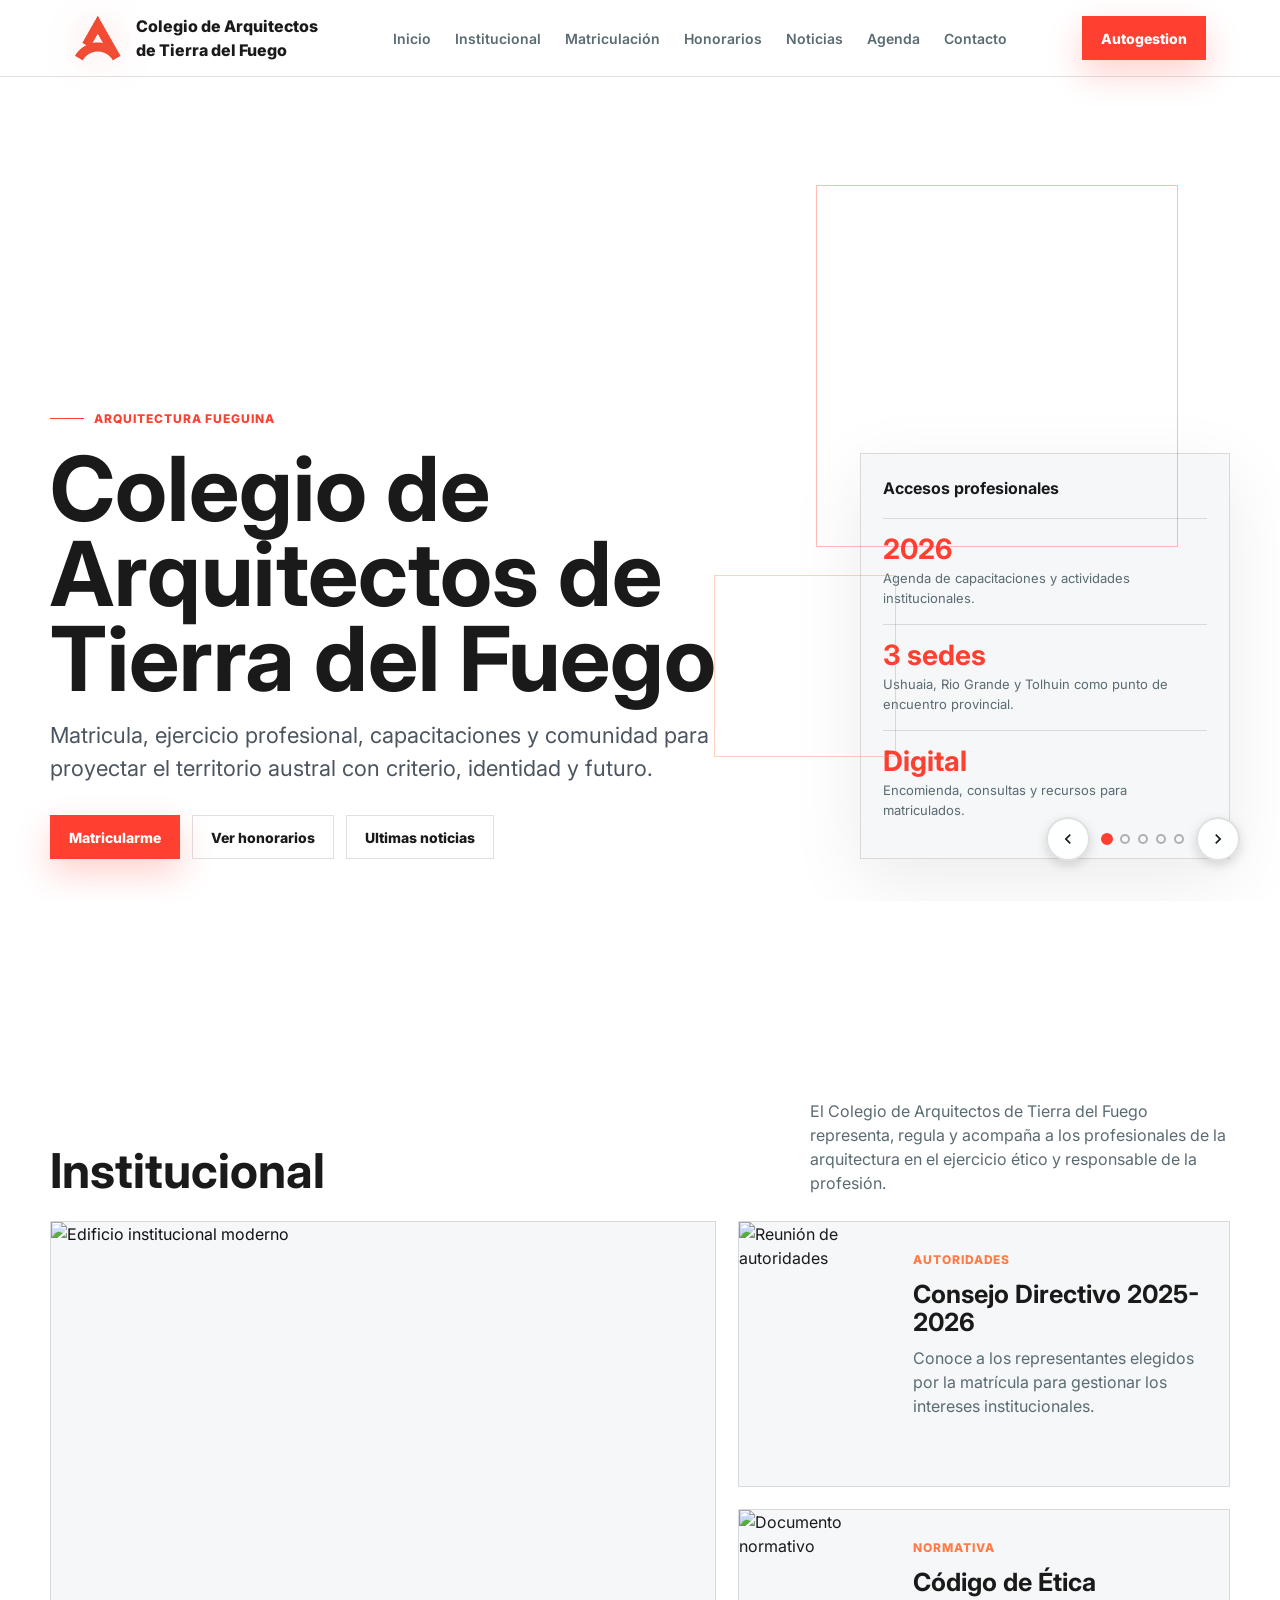
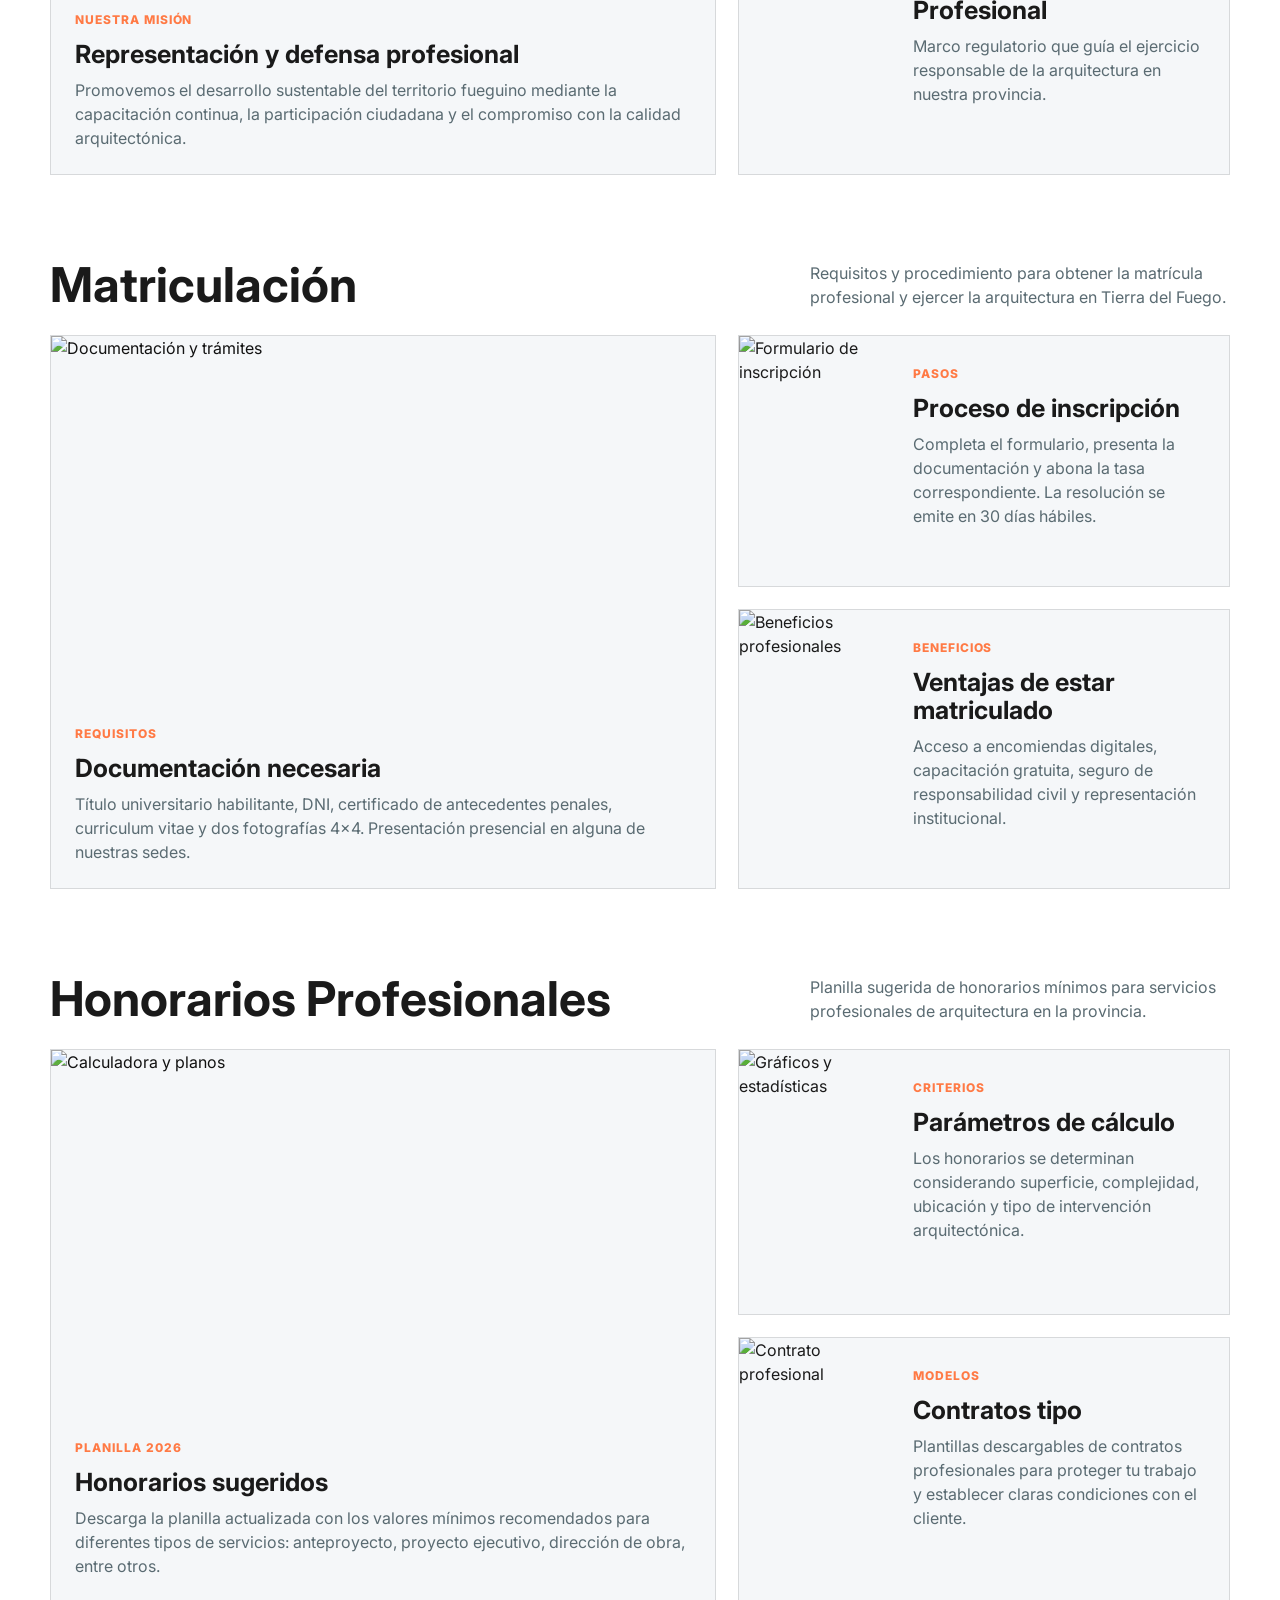
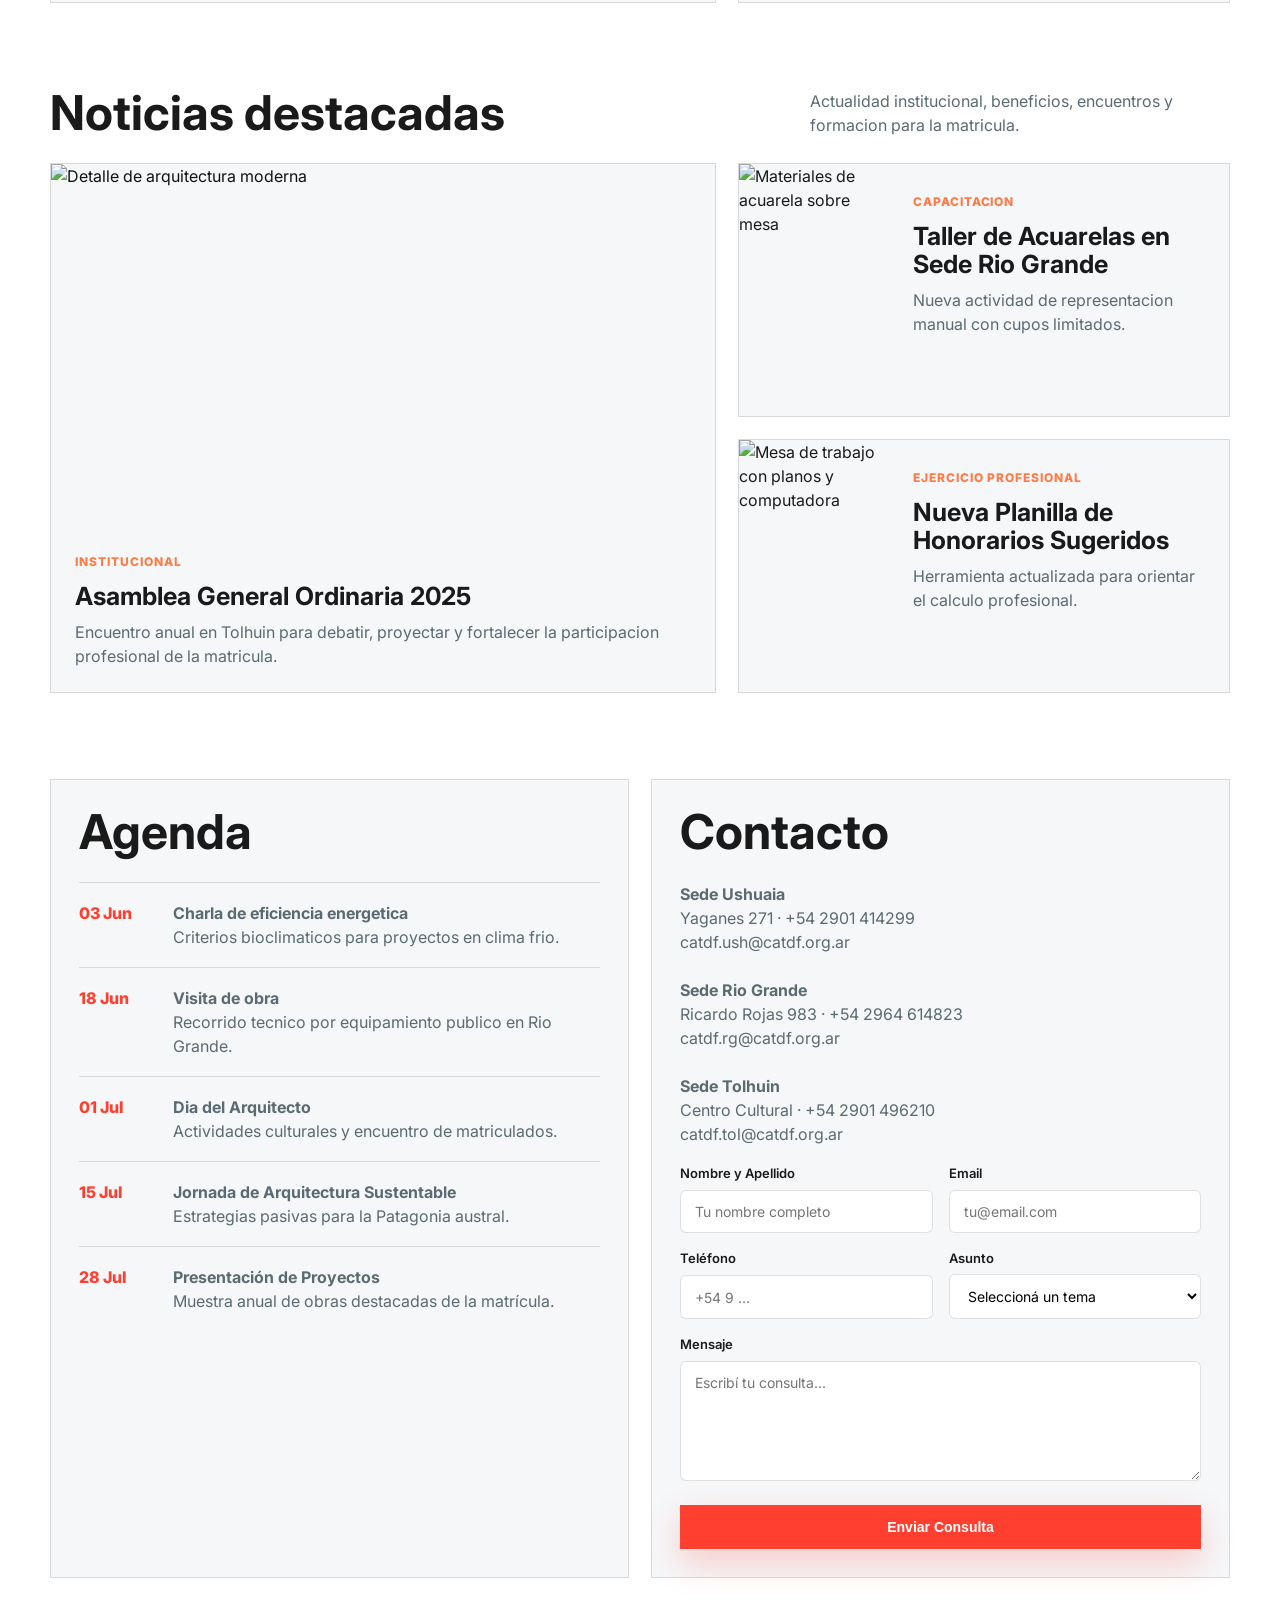
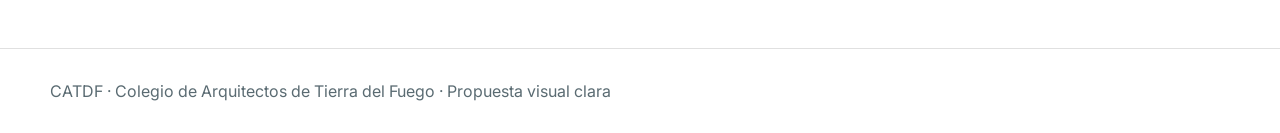
==== index.html @ b1c724cf "update branch" ====
<!doctype html>
<html lang="es">
<head>
  <meta charset="utf-8">
  <meta name="viewport" content="width=device-width, initial-scale=1">
  <title>CATDF - Propuesta Clara</title>
  <link rel="preconnect" href="https://images.unsplash.com">
  <link rel="preconnect" href="https://fonts.googleapis.com">
  <link rel="preconnect" href="https://fonts.gstatic.com" crossorigin>
  <link href="https://fonts.googleapis.com/css2?family=Inter:wght@400;500;600;700;800&display=swap" rel="stylesheet">
  <style>
    :root {
      --bg: #ffffff;
      --panel: #f5f7f9;
      --panel-2: #e8edf0;
      --text: #1a1a1a;
      --muted: #5a6b72;
      --line: rgba(0, 0, 0, .12);
      --accent: #ff3f2f;
      --accent-2: #d9271d;
      --glow: rgba(255, 63, 47, .18);
      --warm: #ff7a45;
      --green: #2d7a5f;
      --shadow: 0 22px 70px rgba(0, 0, 0, .08);
    }

    * { box-sizing: border-box; }
    body {
      margin: 0;
      font-family: Inter, system-ui, -apple-system, BlinkMacSystemFont, "Segoe UI", sans-serif;
      color: var(--text);
      background: var(--bg);
      line-height: 1.5;
      overflow-x: hidden;
    }

    a { color: inherit; text-decoration: none; }
    img { max-width: 100%; display: block; }

    .site-header {
      position: sticky;
      top: 0;
      z-index: 10;
      background: rgba(255, 255, 255, .92);
      backdrop-filter: blur(18px);
      border-bottom: 1px solid var(--line);
    }

    .nav {
      max-width: 1180px;
      margin: 0 auto;
      min-height: 76px;
      padding: 0 24px;
      display: flex;
      align-items: center;
      justify-content: space-between;
      gap: 28px;
    }

    .brand {
      display: flex;
      align-items: center;
      gap: 14px;
      font-weight: 800;
      letter-spacing: 0;
    }

    .mark {
      width: 48px;
      height: 48px;
      display: block;
      object-fit: contain;
      filter: drop-shadow(0 0 18px var(--glow));
      animation: logoPulse 4.8s ease-in-out infinite;
    }

    .nav-links {
      display: flex;
      align-items: center;
      gap: 24px;
      color: var(--muted);
      font-size: 14px;
      font-weight: 600;
    }

    .nav-links a {
      position: relative;
      transition: color .24s ease;
    }

    .nav-links a::after {
      content: "";
      position: absolute;
      left: 0;
      right: 0;
      bottom: -8px;
      height: 2px;
      background: var(--accent);
      transform: scaleX(0);
      transform-origin: left;
      transition: transform .24s ease;
    }

    .nav-links a:hover {
      color: var(--text);
    }

    .nav-links a:hover::after {
      transform: scaleX(1);
    }

    .button {
      display: inline-flex;
      align-items: center;
      justify-content: center;
      min-height: 44px;
      padding: 0 18px;
      border: 1px solid transparent;
      background: var(--accent);
      color: white;
      font-weight: 800;
      font-size: 14px;
      box-shadow: 0 14px 34px rgba(255, 63, 47, .24);
      transition: transform .22s ease, box-shadow .22s ease, background .22s ease, border-color .22s ease;
    }

    .button.secondary {
      background: transparent;
      color: var(--text);
      border-color: var(--line);
      box-shadow: none;
    }

    .button:hover {
      transform: translateY(-2px);
      background: var(--accent-2);
      border-color: var(--accent-2);
      box-shadow: 0 18px 42px rgba(255, 63, 47, .34);
    }

    .button.secondary:hover {
      background: rgba(255, 63, 47, .12);
      border-color: rgba(255, 63, 47, .54);
    }

    .hero {
      min-height: calc(100vh - 76px);
      display: grid;
      align-items: end;
      position: relative;
      overflow: hidden;
    }

    .hero-bg {
      position: absolute;
      top: 0;
      left: 0;
      width: 100%;
      height: 100%;
      background-size: cover;
      background-position: center;
      background-repeat: no-repeat;
      opacity: 0;
      transition: opacity 1.5s ease-in-out;
      z-index: 0;
    }

    .hero-bg.active {
      opacity: 1;
    }

    .hero-overlay {
      position: absolute;
      top: 0;
      left: 0;
      width: 100%;
      height: 100%;
      background: linear-gradient(90deg, rgba(255, 255, 255, .98) 0%, rgba(255, 255, 255, .85) 48%, rgba(255, 255, 255, .6) 100%);
      z-index: 1;
    }

    .hero-bg-slider {
      position: absolute;
      top: 0;
      left: 0;
      width: 100%;
      height: 100%;
      z-index: 0;
    }

    .hero-bg-controls {
      position: absolute;
      bottom: 40px;
      right: 40px;
      display: flex;
      align-items: center;
      gap: 12px;
      z-index: 4;
    }

    .hero-bg-dots {
      display: flex;
      gap: 8px;
    }

    .hero-bg-dot {
      width: 10px;
      height: 10px;
      border-radius: 50%;
      background: rgba(255, 255, 255, 0.5);
      border: 2px solid rgba(0, 0, 0, 0.3);
      cursor: pointer;
      transition: all 0.3s ease;
    }

    .hero-bg-dot.active {
      background: var(--accent);
      border-color: var(--accent);
      transform: scale(1.2);
    }

    .hero-bg-btn {
      width: 44px;
      height: 44px;
      border-radius: 50%;
      background: rgba(255, 255, 255, 0.9);
      border: 2px solid var(--line);
      cursor: pointer;
      display: flex;
      align-items: center;
      justify-content: center;
      transition: all 0.3s ease;
      box-shadow: 0 4px 12px rgba(0, 0, 0, 0.15);
    }

    .hero-bg-btn:hover {
      background: white;
      transform: scale(1.1);
      box-shadow: 0 6px 16px rgba(0, 0, 0, 0.2);
    }

    .hero-bg-btn svg {
      width: 20px;
      height: 20px;
      fill: var(--text);
    }

    .hero::before,
    .hero::after {
      content: "";
      position: absolute;
      pointer-events: none;
      border: 1px solid rgba(255, 63, 47, .35);
      animation: drift 13s ease-in-out infinite;
      z-index: 3;
    }

    .hero::before {
      width: 360px;
      height: 360px;
      right: 8vw;
      top: 12vh;
    }

    .hero::after {
      width: 180px;
      height: 180px;
      right: 30vw;
      bottom: 16vh;
      animation-delay: -5s;
      border-color: rgba(255, 122, 69, .35);
    }

    .hero-inner {
      width: min(1180px, calc(100% - 48px));
      margin: 0 auto;
      padding: 94px 0 42px;
      display: grid;
      grid-template-columns: minmax(0, 1fr) 370px;
      gap: 42px;
      align-items: end;
      position: relative;
      z-index: 1;
    }

    .eyebrow {
      display: inline-flex;
      align-items: center;
      gap: 10px;
      color: var(--accent);
      text-transform: uppercase;
      font-size: 12px;
      font-weight: 800;
      letter-spacing: .08em;
    }

    .eyebrow::before {
      content: "";
      width: 34px;
      height: 1px;
      background: var(--accent);
    }

    h1 {
      max-width: 790px;
      margin: 18px 0 18px;
      font-size: clamp(44px, 7vw, 92px);
      line-height: .95;
      letter-spacing: 0;
      animation: riseIn .76s ease-out both;
    }

    .lead {
      max-width: 690px;
      color: #4a5560;
      font-size: clamp(18px, 2vw, 22px);
      margin: 0 0 30px;
      animation: riseIn .76s .12s ease-out both;
    }

    .actions {
      display: flex;
      flex-wrap: wrap;
      gap: 12px;
      animation: riseIn .76s .22s ease-out both;
    }

    .status-panel {
      background: rgba(245, 247, 249, .92);
      border: 1px solid var(--line);
      box-shadow: var(--shadow);
      padding: 22px;
      animation: panelIn .86s .28s ease-out both;
    }

    .status-panel h2 {
      font-size: 16px;
      margin: 0 0 18px;
    }

    .metric {
      padding: 16px 0;
      border-top: 1px solid var(--line);
    }

    .metric strong {
      display: block;
      font-size: 28px;
      line-height: 1;
      color: var(--accent);
    }

    .metric span {
      display: block;
      margin-top: 6px;
      color: var(--muted);
      font-size: 13px;
    }

    main {
      width: min(1180px, calc(100% - 48px));
      margin: 0 auto;
    }

    .quick {
      display: grid;
      grid-template-columns: repeat(4, 1fr);
      gap: 1px;
      margin: -22px 0 86px;
      position: relative;
      z-index: 2;
      background: var(--line);
      border: 1px solid var(--line);
    }

    .quick a {
      min-height: 132px;
      padding: 22px;
      background: var(--panel);
      display: flex;
      flex-direction: column;
      justify-content: space-between;
      transition: transform .22s ease, background .22s ease, border-color .22s ease;
      animation: riseIn .68s ease-out both;
    }

    .quick a:nth-child(2) { animation-delay: .08s; }
    .quick a:nth-child(3) { animation-delay: .16s; }
    .quick a:nth-child(4) { animation-delay: .24s; }

    .quick a:hover {
      transform: translateY(-6px);
      background: linear-gradient(160deg, rgba(255, 63, 47, .18), var(--panel));
    }

    .quick b {
      font-size: 18px;
    }

    .quick span {
      color: var(--muted);
      font-size: 14px;
    }

    .section-head {
      display: flex;
      justify-content: space-between;
      align-items: end;
      gap: 24px;
      margin-bottom: 26px;
    }

    .section-head h2 {
      margin: 0;
      font-size: clamp(28px, 4vw, 48px);
      line-height: 1;
    }

    .section-head p {
      max-width: 420px;
      margin: 0;
      color: var(--muted);
    }

    .news-grid {
      display: grid;
      grid-template-columns: 1.15fr .85fr;
      gap: 22px;
      margin-bottom: 86px;
    }

    .feature-card, .stack-card, .agenda, .contact {
      background: var(--panel);
      border: 1px solid var(--line);
      transition: transform .25s ease, border-color .25s ease, box-shadow .25s ease;
    }

    .feature-card:hover, .stack-card:hover, .agenda:hover, .contact:hover {
      transform: translateY(-6px);
      border-color: rgba(255, 63, 47, .45);
      box-shadow: 0 22px 54px rgba(0, 0, 0, .08), 0 0 0 1px rgba(255, 63, 47, .08);
    }

    .feature-card img {
      height: 360px;
      width: 100%;
      object-fit: cover;
      filter: saturate(.88) contrast(1.08);
      transition: transform .7s ease, filter .7s ease;
    }

    .feature-card:hover img,
    .stack-card:hover img {
      transform: scale(1.04);
      filter: saturate(1.02) contrast(1.08);
    }

    .card-body {
      padding: 24px;
    }

    .tag {
      color: var(--warm);
      text-transform: uppercase;
      font-weight: 800;
      font-size: 12px;
      letter-spacing: .08em;
    }

    h3 {
      margin: 10px 0;
      font-size: 25px;
      line-height: 1.12;
    }

    .card-body p, .stack-card p, .agenda p, .contact p {
      color: var(--muted);
      margin: 0;
    }

    .news-stack {
      display: grid;
      gap: 22px;
    }

    .stack-card {
      display: grid;
      grid-template-columns: 150px 1fr;
      min-height: 180px;
      overflow: hidden;
    }

    .stack-card img {
      height: 100%;
      min-height: 180px;
      object-fit: cover;
      transition: transform .7s ease, filter .7s ease;
    }

    .agenda-contact {
      display: grid;
      grid-template-columns: 1fr 1fr;
      gap: 22px;
      margin-bottom: 70px;
    }

    .agenda, .contact { padding: 28px; }
    
    .contact-form {
      display: grid;
      gap: 16px;
      margin-top: 18px;
    }
    
    .form-group {
      display: grid;
      gap: 6px;
    }
    
    .form-group label {
      font-size: 13px;
      font-weight: 600;
      color: var(--text);
    }
    
    .form-group input,
    .form-group textarea,
    .form-group select {
      padding: 12px 14px;
      border: 1px solid var(--line);
      border-radius: 6px;
      font-family: inherit;
      font-size: 14px;
      background: white;
      transition: border-color .22s ease, box-shadow .22s ease;
    }
    
    .form-group input:focus,
    .form-group textarea:focus,
    .form-group select:focus {
      outline: none;
      border-color: var(--accent);
      box-shadow: 0 0 0 3px rgba(255, 63, 47, .12);
    }
    
    .form-group textarea {
      min-height: 120px;
      resize: vertical;
    }
    
    .form-row {
      display: grid;
      grid-template-columns: 1fr 1fr;
      gap: 16px;
    }
    
    .submit-btn {
      margin-top: 8px;
      width: 100%;
      cursor: pointer;
      border: none;
    }

    .agenda-row {
      display: grid;
      grid-template-columns: 76px 1fr;
      gap: 18px;
      padding: 18px 0;
      border-top: 1px solid var(--line);
    }

    .date {
      color: var(--accent);
      font-weight: 800;
    }

    footer {
      border-top: 1px solid var(--line);
      color: var(--muted);
      padding: 30px 0;
    }

    .reveal {
      opacity: 0;
      transform: translateY(26px);
      animation: riseIn .72s ease-out forwards;
      animation-timeline: view();
      animation-range: entry 8% cover 28%;
    }

    @keyframes riseIn {
      from {
        opacity: 0;
        transform: translateY(26px);
      }
      to {
        opacity: 1;
        transform: translateY(0);
      }
    }

    @keyframes panelIn {
      from {
        opacity: 0;
        transform: translateX(24px) scale(.98);
      }
      to {
        opacity: 1;
        transform: translateX(0) scale(1);
      }
    }

    @keyframes drift {
      0%, 100% {
        transform: translate3d(0, 0, 0);
      }
      50% {
        transform: translate3d(-18px, 22px, 0);
      }
    }

    @keyframes logoPulse {
      0%, 100% {
        filter: drop-shadow(0 0 12px rgba(255, 63, 47, .18));
        transform: scale(1);
      }
      50% {
        filter: drop-shadow(0 0 24px rgba(255, 63, 47, .28));
        transform: scale(1.035);
      }
    }

    @media (prefers-reduced-motion: reduce) {
      *, *::before, *::after {
        animation-duration: .01ms !important;
        animation-iteration-count: 1 !important;
        scroll-behavior: auto !important;
        transition-duration: .01ms !important;
      }
    }

    @media (max-width: 860px) {
      .nav-links { display: none; }
      .hero-inner, .news-grid, .agenda-contact { grid-template-columns: 1fr; }
      .quick { grid-template-columns: 1fr 1fr; }
      .status-panel { max-width: 520px; }
      .section-head { display: block; }
      .stack-card { grid-template-columns: 1fr; }
      .stack-card img { width: 100%; height: 220px; }
      .form-row { grid-template-columns: 1fr; }
    }

    @media (max-width: 560px) {
      .nav, main, .hero-inner { width: calc(100% - 32px); padding-left: 0; padding-right: 0; }
      .quick { grid-template-columns: 1fr; }
      .hero { min-height: auto; }
      .hero-inner { padding-top: 72px; }
      h1 { font-size: 42px; }
    }
  </style>
</head>
<body>
  <header class="site-header">
    <nav class="nav" aria-label="Navegacion principal">
      <a class="brand" href="#">
        <img class="mark" src="assets/A-logo.png" alt="CATDF">
        <span>Colegio de Arquitectos<br>de Tierra del Fuego</span>
      </a>
      <div class="nav-links">
        <a href="#inicio">Inicio</a>
        <a href="#institucional">Institucional</a>
        <a href="#matriculacion">Matriculación</a>
        <a href="#honorarios">Honorarios</a>
        <a href="#noticias">Noticias</a>
        <a href="#agenda">Agenda</a>
        <a href="#contacto">Contacto</a>
      </div>
      <a class="button" href="#">Autogestion</a>
    </nav>
  </header>

  <section class="hero" id="inicio">
    <!-- Slider de fondo -->
    <div class="hero-bg-slider" id="heroBgSlider">
      <div class="hero-bg active" style="background-image: url('https://images.unsplash.com/photo-1477959858617-67f85cf4f1df?auto=format&fit=crop&w=1920&q=80');"></div>
      <div class="hero-bg" style="background-image: url('https://images.unsplash.com/photo-1480714378408-67cf0d13bc1b?auto=format&fit=crop&w=1920&q=80');"></div>
      <div class="hero-bg" style="background-image: url('https://images.unsplash.com/photo-1449844908441-8829872d2607?auto=format&fit=crop&w=1920&q=80');"></div>
      <div class="hero-bg" style="background-image: url('https://images.unsplash.com/photo-1479839672679-a46483c0e908?auto=format&fit=crop&w=1920&q=80');"></div>
      <div class="hero-bg" style="background-image: url('https://images.unsplash.com/photo-1486406146926-c627a92ad1ab?auto=format&fit=crop&w=1920&q=80');"></div>
    </div>
    <!-- Overlay blanco degradado -->
    <div class="hero-overlay"></div>
    <!-- Controles del slider -->
    <div class="hero-bg-controls">
      <button class="hero-bg-btn" id="prevBgBtn" aria-label="Imagen anterior">
        <svg viewBox="0 0 24 24"><path d="M15.41 7.41L14 6l-6 6 6 6 1.41-1.41L10.83 12z"/></svg>
      </button>
      <div class="hero-bg-dots" id="heroBgDots"></div>
      <button class="hero-bg-btn" id="nextBgBtn" aria-label="Siguiente imagen">
        <svg viewBox="0 0 24 24"><path d="M10 6L8.59 7.41 13.17 12l-4.58 4.59L10 18l6-6z"/></svg>
      </button>
    </div>
    
    <div class="hero-inner">
      <div>
        <span class="eyebrow">Arquitectura fueguina</span>
        <h1>Colegio de Arquitectos de Tierra del Fuego</h1>
        <p class="lead">Matricula, ejercicio profesional, capacitaciones y comunidad para proyectar el territorio austral con criterio, identidad y futuro.</p>
        <div class="actions">
          <a class="button" href="#matriculacion">Matricularme</a>
          <a class="button secondary" href="#honorarios">Ver honorarios</a>
          <a class="button secondary" href="#noticias">Ultimas noticias</a>
        </div>
      </div>
      <aside class="status-panel" aria-label="Informacion destacada">
        <h2>Accesos profesionales</h2>
        <div class="metric">
          <strong>2026</strong>
          <span>Agenda de capacitaciones y actividades institucionales.</span>
        </div>
        <div class="metric">
          <strong>3 sedes</strong>
          <span>Ushuaia, Rio Grande y Tolhuin como punto de encuentro provincial.</span>
        </div>
        <div class="metric">
          <strong>Digital</strong>
          <span>Encomienda, consultas y recursos para matriculados.</span>
        </div>
      </aside>
    </div>
  </section>

  <main>
    <section class="quick reveal" id="institucional" aria-label="Accesos rapidos">
      <a href="#matriculacion"><b>Matriculacion</b><span>Requisitos, documentacion y pasos para ejercer en la provincia.</span></a>
      <a href="#honorarios"><b>Honorarios</b><span>Planilla sugerida y criterios para presupuestar servicios.</span></a>
      <a href="#"><b>Encomienda Digital</b><span>Gestion profesional agil para obras y tramites.</span></a>
      <a href="#contacto"><b>Sedes CATDF</b><span>Horarios, telefonos y canales de atencion.</span></a>
    </section>

    <section class="reveal" id="institucional-content">
      <div class="section-head">
        <h2>Institucional</h2>
        <p>El Colegio de Arquitectos de Tierra del Fuego representa, regula y acompaña a los profesionales de la arquitectura en el ejercicio ético y responsable de la profesión.</p>
      </div>
      <div class="news-grid">
        <article class="feature-card">
          <img src="https://images.unsplash.com/photo-1497366216548-37526070297c?auto=format&fit=crop&w=1200&q=80" alt="Edificio institucional moderno">
          <div class="card-body">
            <span class="tag">Nuestra Misión</span>
            <h3>Representación y defensa profesional</h3>
            <p>Promovemos el desarrollo sustentable del territorio fueguino mediante la capacitación continua, la participación ciudadana y el compromiso con la calidad arquitectónica.</p>
          </div>
        </article>
        <div class="news-stack">
          <article class="stack-card">
            <img src="https://images.unsplash.com/photo-1556761175-5973dc0f32e7?auto=format&fit=crop&w=700&q=80" alt="Reunión de autoridades">
            <div class="card-body">
              <span class="tag">Autoridades</span>
              <h3>Consejo Directivo 2025-2026</h3>
              <p>Conoce a los representantes elegidos por la matrícula para gestionar los intereses institucionales.</p>
            </div>
          </article>
          <article class="stack-card">
            <img src="https://images.unsplash.com/photo-1577412647305-9911a43b3306?auto=format&fit=crop&w=700&q=80" alt="Documento normativo">
            <div class="card-body">
              <span class="tag">Normativa</span>
              <h3>Código de Ética Profesional</h3>
              <p>Marco regulatorio que guía el ejercicio responsable de la arquitectura en nuestra provincia.</p>
            </div>
          </article>
        </div>
      </div>
    </section>

    <section class="reveal" id="matriculacion">
      <div class="section-head">
        <h2>Matriculación</h2>
        <p>Requisitos y procedimiento para obtener la matrícula profesional y ejercer la arquitectura en Tierra del Fuego.</p>
      </div>
      <div class="news-grid">
        <article class="feature-card">
          <img src="https://images.unsplash.com/photo-1450101499163-c8848c66ca85?auto=format&fit=crop&w=1200&q=80" alt="Documentación y trámites">
          <div class="card-body">
            <span class="tag">Requisitos</span>
            <h3>Documentación necesaria</h3>
            <p>Título universitario habilitante, DNI, certificado de antecedentes penales, curriculum vitae y dos fotografías 4x4. Presentación presencial en alguna de nuestras sedes.</p>
          </div>
        </article>
        <div class="news-stack">
          <article class="stack-card">
            <img src="https://images.unsplash.com/photo-1554224155-8d04cb21cd6c?auto=format&fit=crop&w=700&q=80" alt="Formulario de inscripción">
            <div class="card-body">
              <span class="tag">Pasos</span>
              <h3>Proceso de inscripción</h3>
              <p>Completa el formulario, presenta la documentación y abona la tasa correspondiente. La resolución se emite en 30 días hábiles.</p>
            </div>
          </article>
          <article class="stack-card">
            <img src="https://images.unsplash.com/photo-1556740738-b6a63e27c4df?auto=format&fit=crop&w=700&q=80" alt="Beneficios profesionales">
            <div class="card-body">
              <span class="tag">Beneficios</span>
              <h3>Ventajas de estar matriculado</h3>
              <p>Acceso a encomiendas digitales, capacitación gratuita, seguro de responsabilidad civil y representación institucional.</p>
            </div>
          </article>
        </div>
      </div>
    </section>

    <section class="reveal" id="honorarios">
      <div class="section-head">
        <h2>Honorarios Profesionales</h2>
        <p>Planilla sugerida de honorarios mínimos para servicios profesionales de arquitectura en la provincia.</p>
      </div>
      <div class="news-grid">
        <article class="feature-card">
          <img src="https://images.unsplash.com/photo-1554224154-260327c0be0a?auto=format&fit=crop&w=1200&q=80" alt="Calculadora y planos">
          <div class="card-body">
            <span class="tag">Planilla 2026</span>
            <h3>Honorarios sugeridos</h3>
            <p>Descarga la planilla actualizada con los valores mínimos recomendados para diferentes tipos de servicios: anteproyecto, proyecto ejecutivo, dirección de obra, entre otros.</p>
          </div>
        </article>
        <div class="news-stack">
          <article class="stack-card">
            <img src="https://images.unsplash.com/photo-1460925895917-afdab82f77e5?auto=format&fit=crop&w=700&q=80" alt="Gráficos y estadísticas">
            <div class="card-body">
              <span class="tag">Criterios</span>
              <h3>Parámetros de cálculo</h3>
              <p>Los honorarios se determinan considerando superficie, complejidad, ubicación y tipo de intervención arquitectónica.</p>
            </div>
          </article>
          <article class="stack-card">
            <img src="https://images.unsplash.com/photo-1586281380349-632531db7ed4?auto=format&fit=crop&w=700&q=80" alt="Contrato profesional">
            <div class="card-body">
              <span class="tag">Modelos</span>
              <h3>Contratos tipo</h3>
              <p>Plantillas descargables de contratos profesionales para proteger tu trabajo y establecer claras condiciones con el cliente.</p>
            </div>
          </article>
        </div>
      </div>
    </section>

    <section class="reveal" id="noticias">
      <div class="section-head">
        <h2>Noticias destacadas</h2>
        <p>Actualidad institucional, beneficios, encuentros y formacion para la matricula.</p>
      </div>
      <div class="news-grid">
        <article class="feature-card">
          <img src="https://images.unsplash.com/photo-1518005020951-eccb494ad742?auto=format&fit=crop&w=1200&q=80" alt="Detalle de arquitectura moderna">
          <div class="card-body">
            <span class="tag">Institucional</span>
            <h3>Asamblea General Ordinaria 2025</h3>
            <p>Encuentro anual en Tolhuin para debatir, proyectar y fortalecer la participacion profesional de la matricula.</p>
          </div>
        </article>
        <div class="news-stack">
          <article class="stack-card">
            <img src="https://images.unsplash.com/photo-1513364776144-60967b0f800f?auto=format&fit=crop&w=700&q=80" alt="Materiales de acuarela sobre mesa">
            <div class="card-body">
              <span class="tag">Capacitacion</span>
              <h3>Taller de Acuarelas en Sede Rio Grande</h3>
              <p>Nueva actividad de representacion manual con cupos limitados.</p>
            </div>
          </article>
          <article class="stack-card">
            <img src="https://images.unsplash.com/photo-1454165804606-c3d57bc86b40?auto=format&fit=crop&w=700&q=80" alt="Mesa de trabajo con planos y computadora">
            <div class="card-body">
              <span class="tag">Ejercicio profesional</span>
              <h3>Nueva Planilla de Honorarios Sugeridos</h3>
              <p>Herramienta actualizada para orientar el calculo profesional.</p>
            </div>
          </article>
        </div>
      </div>
    </section>

    <section class="agenda-contact reveal" id="agenda">
      <div class="agenda">
        <div class="section-head">
          <h2>Agenda</h2>
        </div>
        <div class="agenda-row">
          <div class="date">03 Jun</div>
          <p><strong>Charla de eficiencia energetica</strong><br>Criterios bioclimaticos para proyectos en clima frio.</p>
        </div>
        <div class="agenda-row">
          <div class="date">18 Jun</div>
          <p><strong>Visita de obra</strong><br>Recorrido tecnico por equipamiento publico en Rio Grande.</p>
        </div>
        <div class="agenda-row">
          <div class="date">01 Jul</div>
          <p><strong>Dia del Arquitecto</strong><br>Actividades culturales y encuentro de matriculados.</p>
        </div>
        <div class="agenda-row">
          <div class="date">15 Jul</div>
          <p><strong>Jornada de Arquitectura Sustentable</strong><br>Estrategias pasivas para la Patagonia austral.</p>
        </div>
        <div class="agenda-row">
          <div class="date">28 Jul</div>
          <p><strong>Presentación de Proyectos</strong><br>Muestra anual de obras destacadas de la matrícula.</p>
        </div>
      </div>
      <div class="contact" id="contacto">
        <div class="section-head">
          <h2>Contacto</h2>
        </div>
        <p><strong>Sede Ushuaia</strong><br>Yaganes 271 · +54 2901 414299<br>catdf.ush@catdf.org.ar</p>
        <br>
        <p><strong>Sede Rio Grande</strong><br>Ricardo Rojas 983 · +54 2964 614823<br>catdf.rg@catdf.org.ar</p>
        <br>
        <p><strong>Sede Tolhuin</strong><br>Centro Cultural · +54 2901 496210<br>catdf.tol@catdf.org.ar</p>
        
        <form class="contact-form" action="#" method="POST">
          <div class="form-row">
            <div class="form-group">
              <label for="nombre">Nombre y Apellido</label>
              <input type="text" id="nombre" name="nombre" placeholder="Tu nombre completo" required>
            </div>
            <div class="form-group">
              <label for="email">Email</label>
              <input type="email" id="email" name="email" placeholder="tu@email.com" required>
            </div>
          </div>
          <div class="form-row">
            <div class="form-group">
              <label for="telefono">Teléfono</label>
              <input type="tel" id="telefono" name="telefono" placeholder="+54 9 ...">
            </div>
            <div class="form-group">
              <label for="asunto">Asunto</label>
              <select id="asunto" name="asunto" required>
                <option value="">Seleccioná un tema</option>
                <option value="matriculacion">Matriculación</option>
                <option value="honorarios">Honorarios</option>
                <option value="capacitacion">Capacitación</option>
                <option value="encomienda">Encomienda Digital</option>
                <option value="institucional">Consulta Institucional</option>
                <option value="otro">Otro</option>
              </select>
            </div>
          </div>
          <div class="form-group">
            <label for="mensaje">Mensaje</label>
            <textarea id="mensaje" name="mensaje" placeholder="Escribí tu consulta..." required></textarea>
          </div>
          <button type="submit" class="button submit-btn">Enviar Consulta</button>
        </form>
      </div>
    </section>
  </main>

  <footer>
    <main>CATDF · Colegio de Arquitectos de Tierra del Fuego · Propuesta visual clara</main>
  </footer>

  <script>
    // Slider de fondo automático para el hero
    const heroBgSlider = document.getElementById('heroBgSlider');
    const bgImages = heroBgSlider.querySelectorAll('.hero-bg');
    const heroBgDots = document.getElementById('heroBgDots');
    const prevBgBtn = document.getElementById('prevBgBtn');
    const nextBgBtn = document.getElementById('nextBgBtn');
    let currentBgIndex = 0;
    const slideInterval = 5000; // Cambia cada 5 segundos
    let autoSlideTimer;

    // Crear los puntos indicadores
    function createDots() {
      bgImages.forEach((_, index) => {
        const dot = document.createElement('div');
        dot.classList.add('hero-bg-dot');
        if (index === 0) dot.classList.add('active');
        dot.addEventListener('click', () => goToSlide(index));
        heroBgDots.appendChild(dot);
      });
    }

    // Actualizar los puntos indicadores
    function updateDots() {
      const dots = heroBgDots.querySelectorAll('.hero-bg-dot');
      dots.forEach((dot, index) => {
        dot.classList.toggle('active', index === currentBgIndex);
      });
    }

    // Mostrar una imagen específica
    function showBackground(index) {
      // Ocultar la imagen actual
      bgImages[currentBgIndex].classList.remove('active');
      
      // Mostrar la nueva imagen
      bgImages[index].classList.add('active');
      currentBgIndex = index;
      
      // Actualizar los puntos
      updateDots();
    }

    // Ir a un slide específico
    function goToSlide(index) {
      showBackground(index);
      resetAutoSlide();
    }

    // Mostrar la siguiente imagen
    function showNextBackground() {
      const nextIndex = (currentBgIndex + 1) % bgImages.length;
      showBackground(nextIndex);
    }

    // Mostrar la imagen anterior
    function showPrevBackground() {
      const prevIndex = (currentBgIndex - 1 + bgImages.length) % bgImages.length;
      showBackground(prevIndex);
    }

    // Iniciar el slider automático
    function startAutoSlide() {
      autoSlideTimer = setInterval(showNextBackground, slideInterval);
    }

    // Reiniciar el timer automático
    function resetAutoSlide() {
      clearInterval(autoSlideTimer);
      startAutoSlide();
    }

    // Event listeners para los botones
    prevBgBtn.addEventListener('click', () => {
      showPrevBackground();
      resetAutoSlide();
    });

    nextBgBtn.addEventListener('click', () => {
      showNextBackground();
      resetAutoSlide();
    });

    // Inicializar
    createDots();
    startAutoSlide();

    // Manejo del envío del formulario (demo)
    document.querySelector('.contact-form').addEventListener('submit', function(e) {
      e.preventDefault();
      
      const formData = new FormData(this);
      const data = Object.fromEntries(formData.entries());
      
      // Aquí iría la lógica para enviar los datos a un servidor
      // Por ahora, mostramos un mensaje de confirmación
      alert('¡Gracias por tu consulta! Nos pondremos en contacto a la brevedad.');
      this.reset();
    });

    // Scroll suave para los enlaces de navegación
    document.querySelectorAll('a[href^="#"]').forEach(anchor => {
      anchor.addEventListener('click', function(e) {
        const href = this.getAttribute('href');
        if (href !== '#') {
          e.preventDefault();
          const target = document.querySelector(href);
          if (target) {
            target.scrollIntoView({ behavior: 'smooth' });
          }
        }
      });
    });
  </script>
</body>
</html>
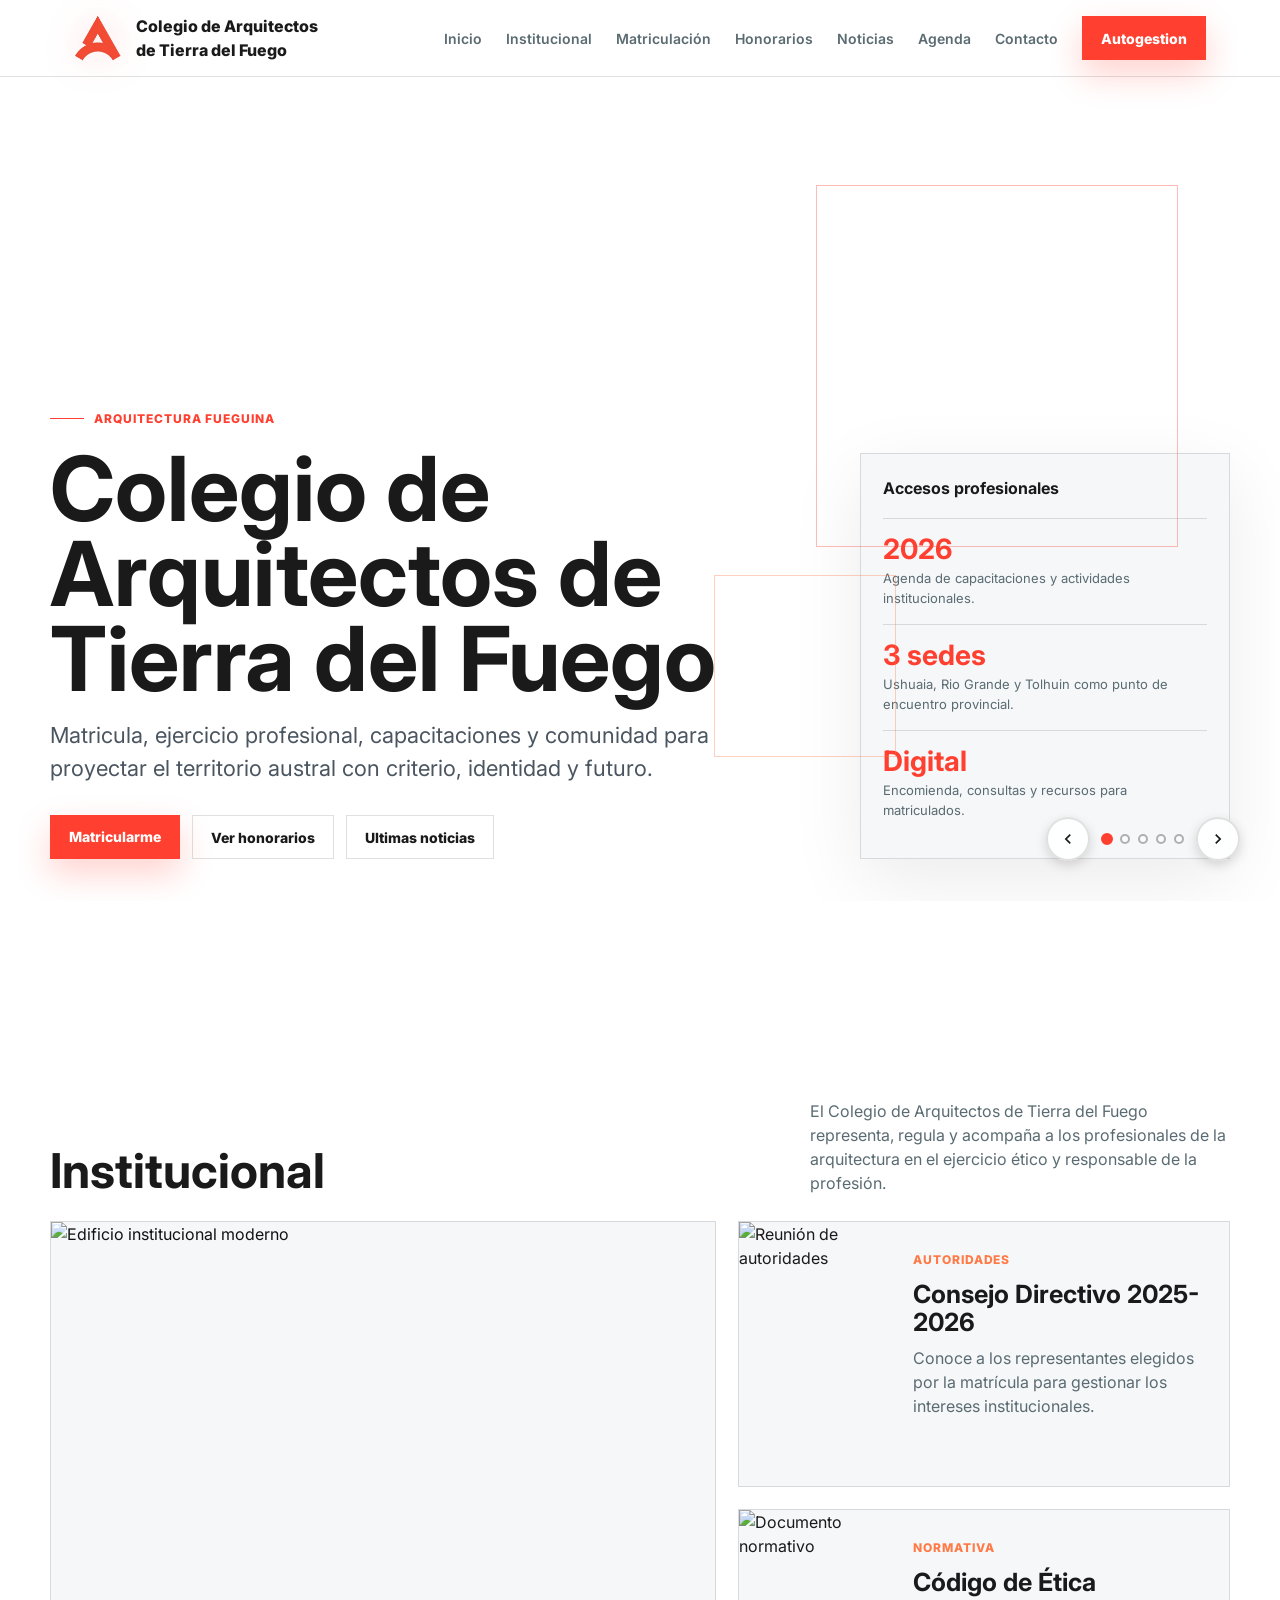
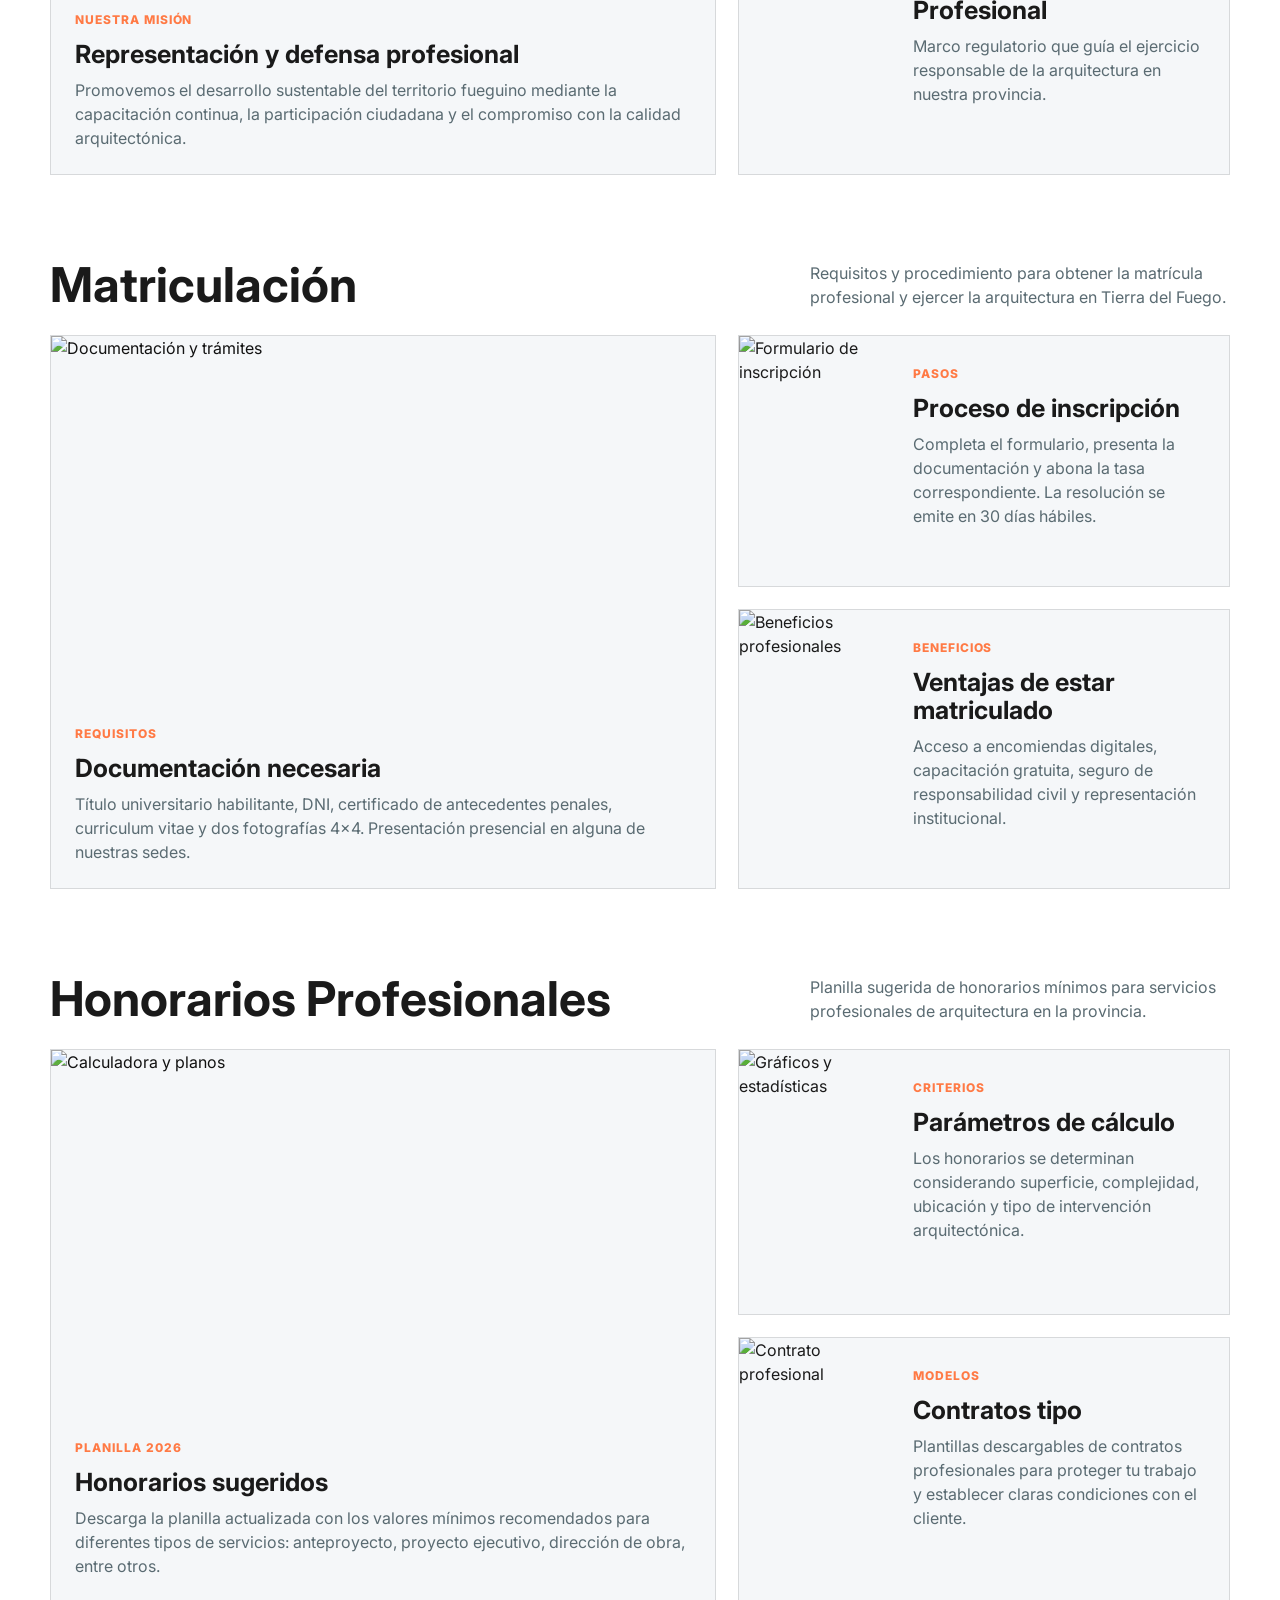
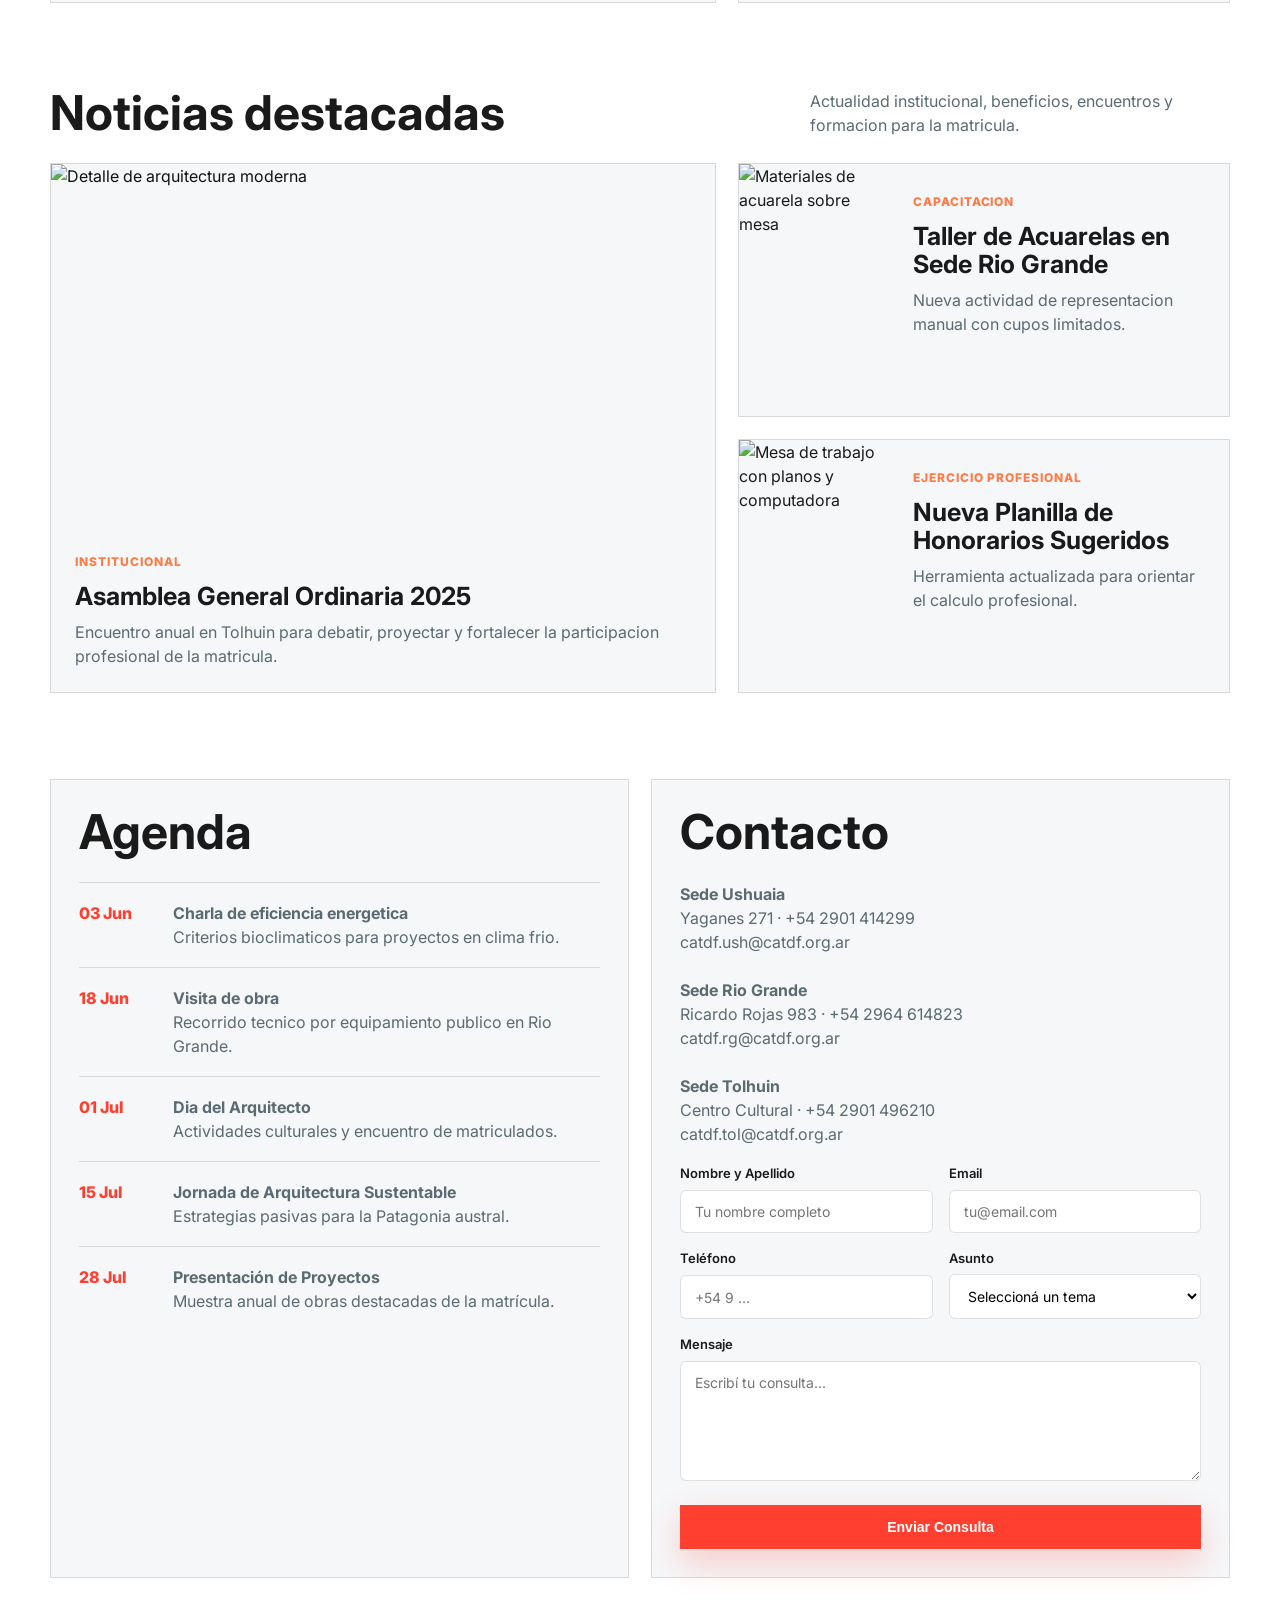
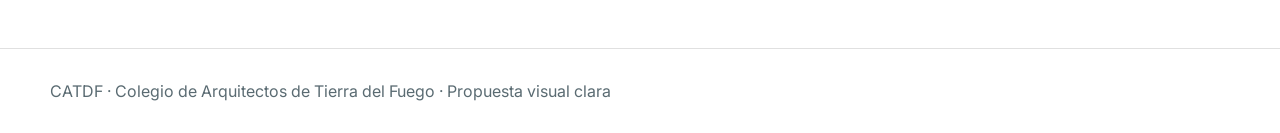
==== commit f0ba1711: "Fix: mostrar menu en movil e incluir boton autogestion dentro del menu" ====
--- a/index.html
+++ b/index.html
@@ -640,7 +640,12 @@
     }
 
     @media (max-width: 860px) {
-      .nav-links { display: none; }
+      .nav-links { 
+        display: flex;
+        flex-wrap: wrap;
+        gap: 12px;
+        font-size: 13px;
+      }
       .hero-inner, .news-grid, .agenda-contact { grid-template-columns: 1fr; }
       .quick { grid-template-columns: 1fr 1fr; }
       .status-panel { max-width: 520px; }
@@ -674,8 +679,8 @@
         <a href="#noticias">Noticias</a>
         <a href="#agenda">Agenda</a>
         <a href="#contacto">Contacto</a>
-      </div>
-      <a class="button" href="#">Autogestion</a>
+        <a class="button" href="#">Autogestion</a>
+      </div>
     </nav>
   </header>
 
@@ -815,7 +820,7 @@
       </div>
       <div class="news-grid">
         <article class="feature-card">
-          <img src="https://images.unsplash.com/photo-1554224154-260327c0be0a?auto=format&fit=crop&w=1200&q=80" alt="Calculadora y planos">
+          <img src="https://images.unsplash.com/photo-1556761175-5973dc0f32e7?auto=format&fit=crop&w=1200&q=80" alt="Calculadora y planos">
           <div class="card-body">
             <span class="tag">Planilla 2026</span>
             <h3>Honorarios sugeridos</h3>
@@ -959,90 +964,102 @@
 
   <script>
     // Slider de fondo automático para el hero
-    const heroBgSlider = document.getElementById('heroBgSlider');
-    const bgImages = heroBgSlider.querySelectorAll('.hero-bg');
-    const heroBgDots = document.getElementById('heroBgDots');
-    const prevBgBtn = document.getElementById('prevBgBtn');
-    const nextBgBtn = document.getElementById('nextBgBtn');
-    let currentBgIndex = 0;
-    const slideInterval = 5000; // Cambia cada 5 segundos
-    let autoSlideTimer;
-
-    // Crear los puntos indicadores
-    function createDots() {
-      bgImages.forEach((_, index) => {
-        const dot = document.createElement('div');
-        dot.classList.add('hero-bg-dot');
-        if (index === 0) dot.classList.add('active');
-        dot.addEventListener('click', () => goToSlide(index));
-        heroBgDots.appendChild(dot);
-      });
-    }
-
-    // Actualizar los puntos indicadores
-    function updateDots() {
-      const dots = heroBgDots.querySelectorAll('.hero-bg-dot');
-      dots.forEach((dot, index) => {
-        dot.classList.toggle('active', index === currentBgIndex);
-      });
-    }
-
-    // Mostrar una imagen específica
-    function showBackground(index) {
-      // Ocultar la imagen actual
-      bgImages[currentBgIndex].classList.remove('active');
+    document.addEventListener('DOMContentLoaded', function() {
+      const heroBgSlider = document.getElementById('heroBgSlider');
+      if (!heroBgSlider) return;
       
-      // Mostrar la nueva imagen
-      bgImages[index].classList.add('active');
-      currentBgIndex = index;
+      const bgImages = heroBgSlider.querySelectorAll('.hero-bg');
+      if (bgImages.length === 0) return;
       
-      // Actualizar los puntos
-      updateDots();
-    }
-
-    // Ir a un slide específico
-    function goToSlide(index) {
-      showBackground(index);
-      resetAutoSlide();
-    }
-
-    // Mostrar la siguiente imagen
-    function showNextBackground() {
-      const nextIndex = (currentBgIndex + 1) % bgImages.length;
-      showBackground(nextIndex);
-    }
-
-    // Mostrar la imagen anterior
-    function showPrevBackground() {
-      const prevIndex = (currentBgIndex - 1 + bgImages.length) % bgImages.length;
-      showBackground(prevIndex);
-    }
-
-    // Iniciar el slider automático
-    function startAutoSlide() {
-      autoSlideTimer = setInterval(showNextBackground, slideInterval);
-    }
-
-    // Reiniciar el timer automático
-    function resetAutoSlide() {
-      clearInterval(autoSlideTimer);
-      startAutoSlide();
-    }
-
-    // Event listeners para los botones
-    prevBgBtn.addEventListener('click', () => {
-      showPrevBackground();
-      resetAutoSlide();
+      const heroBgDots = document.getElementById('heroBgDots');
+      const prevBgBtn = document.getElementById('prevBgBtn');
+      const nextBgBtn = document.getElementById('nextBgBtn');
+      let currentBgIndex = 0;
+      const slideInterval = 5000; // Cambia cada 5 segundos
+      let autoSlideTimer;
+
+      // Crear los puntos indicadores
+      function createDots() {
+        bgImages.forEach((_, index) => {
+          const dot = document.createElement('div');
+          dot.classList.add('hero-bg-dot');
+          if (index === 0) dot.classList.add('active');
+          dot.addEventListener('click', () => goToSlide(index));
+          heroBgDots.appendChild(dot);
+        });
+      }
+
+      // Actualizar los puntos indicadores
+      function updateDots() {
+        const dots = heroBgDots.querySelectorAll('.hero-bg-dot');
+        dots.forEach((dot, index) => {
+          dot.classList.toggle('active', index === currentBgIndex);
+        });
+      }
+
+      // Mostrar una imagen específica
+      function showBackground(index) {
+        // Ocultar la imagen actual
+        bgImages[currentBgIndex].classList.remove('active');
+        
+        // Mostrar la nueva imagen
+        bgImages[index].classList.add('active');
+        currentBgIndex = index;
+        
+        // Actualizar los puntos
+        updateDots();
+      }
+
+      // Ir a un slide específico
+      function goToSlide(index) {
+        showBackground(index);
+        resetAutoSlide();
+      }
+
+      // Mostrar la siguiente imagen
+      function showNextBackground() {
+        const nextIndex = (currentBgIndex + 1) % bgImages.length;
+        showBackground(nextIndex);
+      }
+
+      // Mostrar la imagen anterior
+      function showPrevBackground() {
+        const prevIndex = (currentBgIndex - 1 + bgImages.length) % bgImages.length;
+        showBackground(prevIndex);
+      }
+
+      // Iniciar el slider automático
+      function startAutoSlide() {
+        autoSlideTimer = setInterval(showNextBackground, slideInterval);
+      }
+
+      // Reiniciar el timer automático
+      function resetAutoSlide() {
+        clearInterval(autoSlideTimer);
+        startAutoSlide();
+      }
+
+      // Event listeners para los botones
+      if (prevBgBtn) {
+        prevBgBtn.addEventListener('click', () => {
+          showPrevBackground();
+          resetAutoSlide();
+        });
+      }
+
+      if (nextBgBtn) {
+        nextBgBtn.addEventListener('click', () => {
+          showNextBackground();
+          resetAutoSlide();
+        });
+      }
+
+      // Inicializar
+      createDots();
+      
+      // Iniciar con un pequeño retraso para asegurar transición suave
+      setTimeout(startAutoSlide, 1000);
     });
-
-    nextBgBtn.addEventListener('click', () => {
-      showNextBackground();
-      resetAutoSlide();
-    });
-
-    // Inicializar
-    createDots();
-    startAutoSlide();
 
     // Manejo del envío del formulario (demo)
     document.querySelector('.contact-form').addEventListener('submit', function(e) {
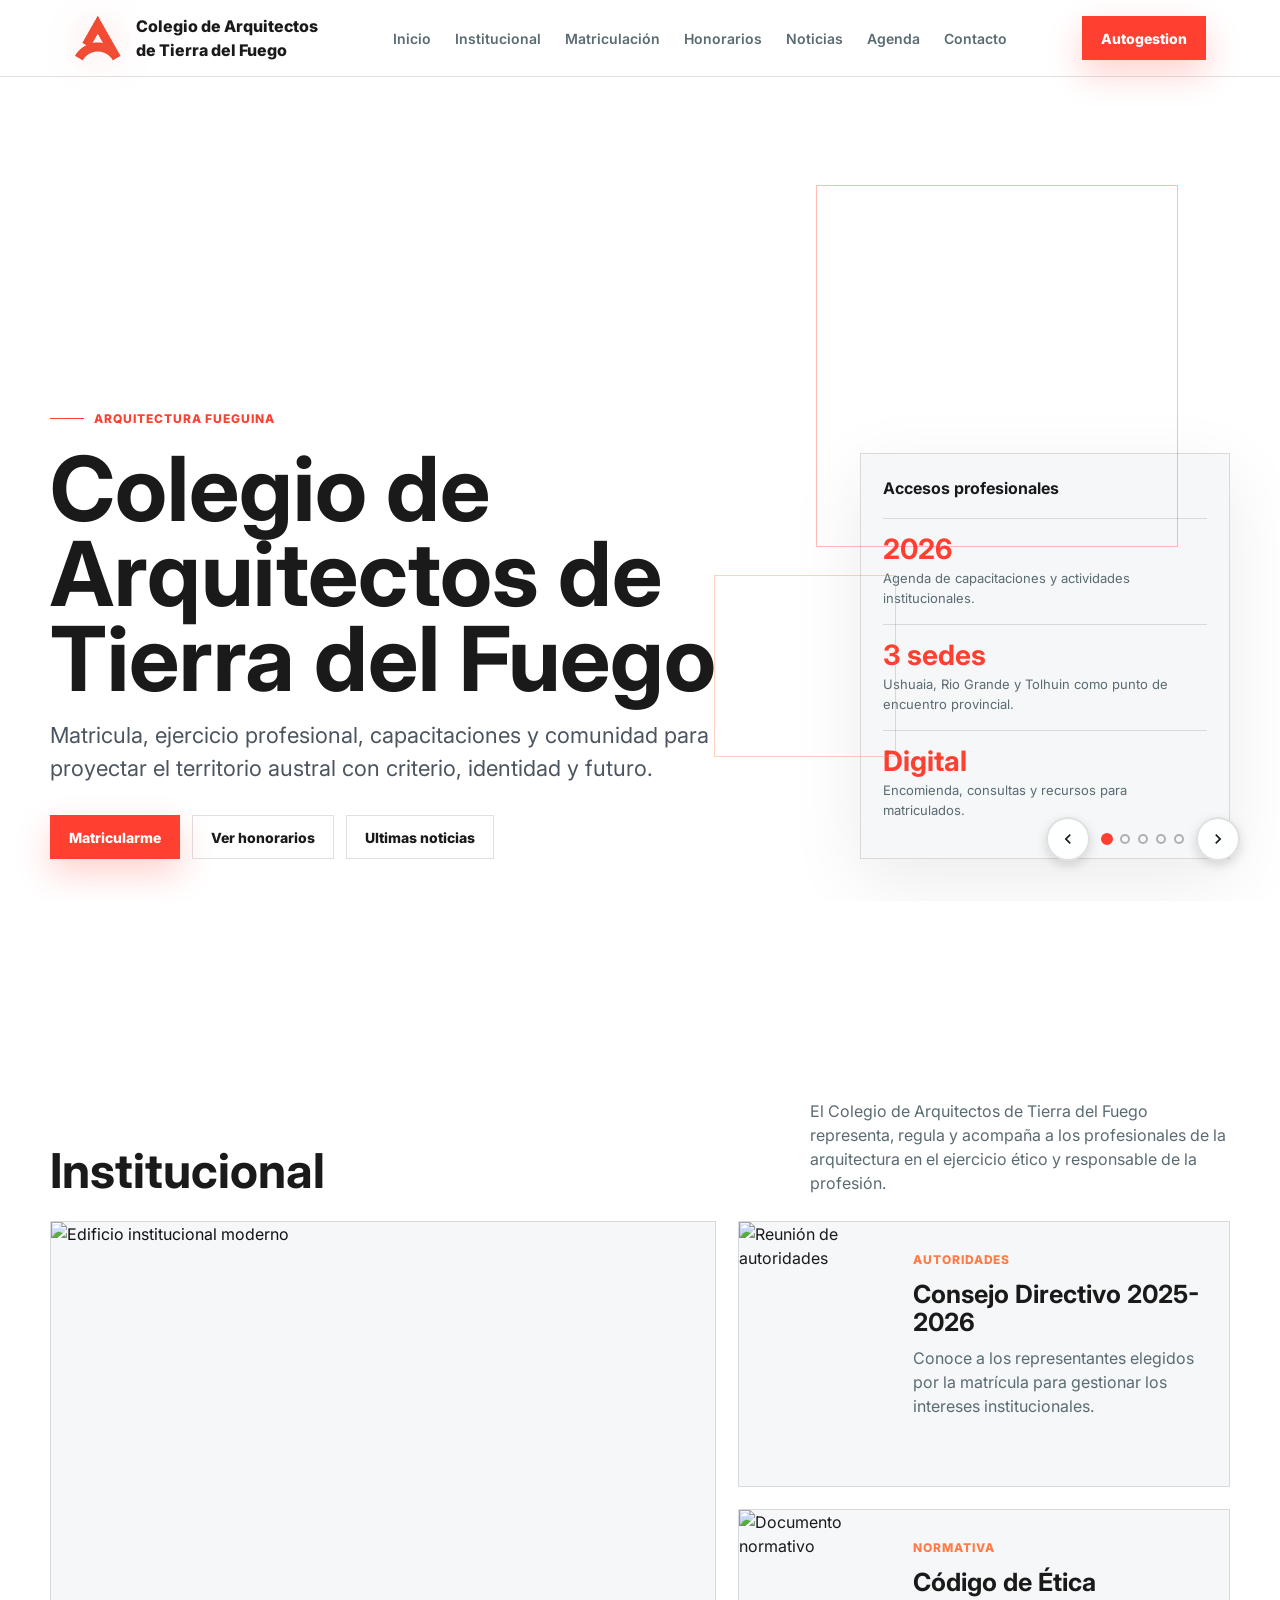
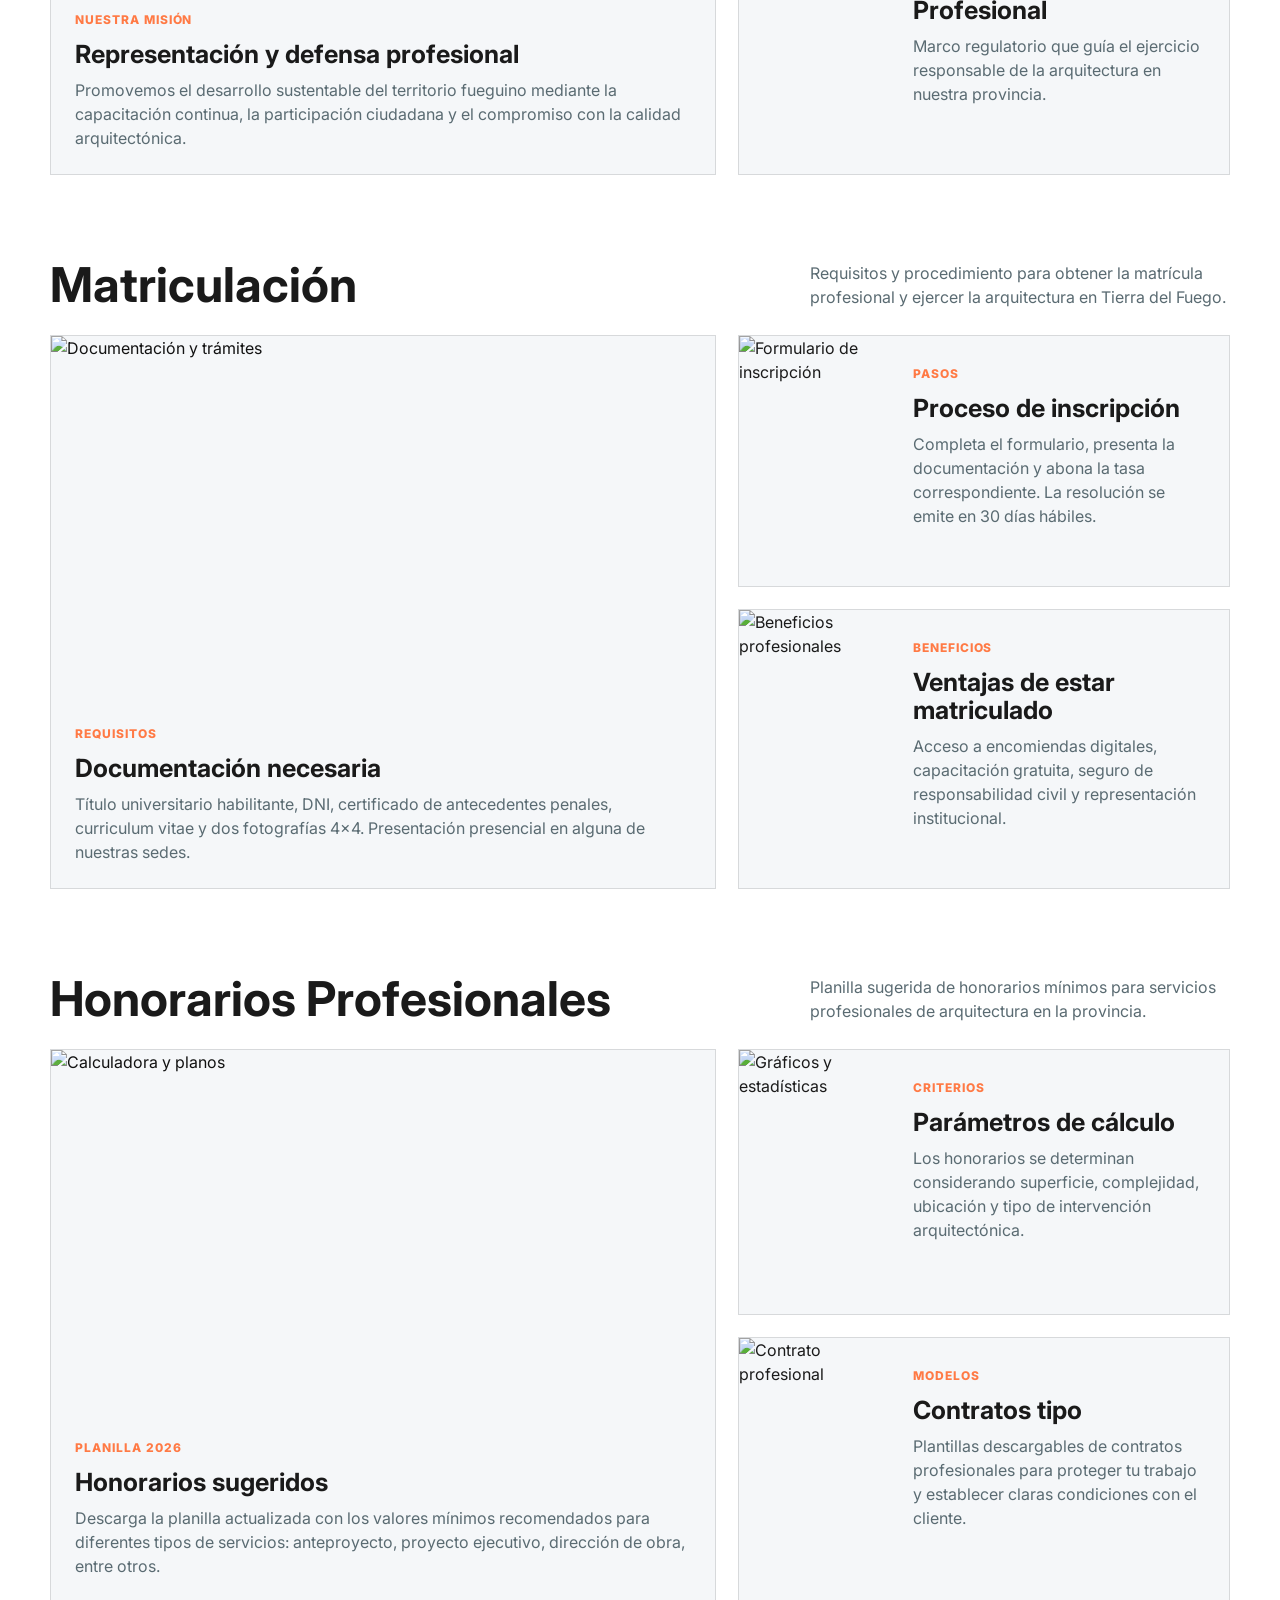
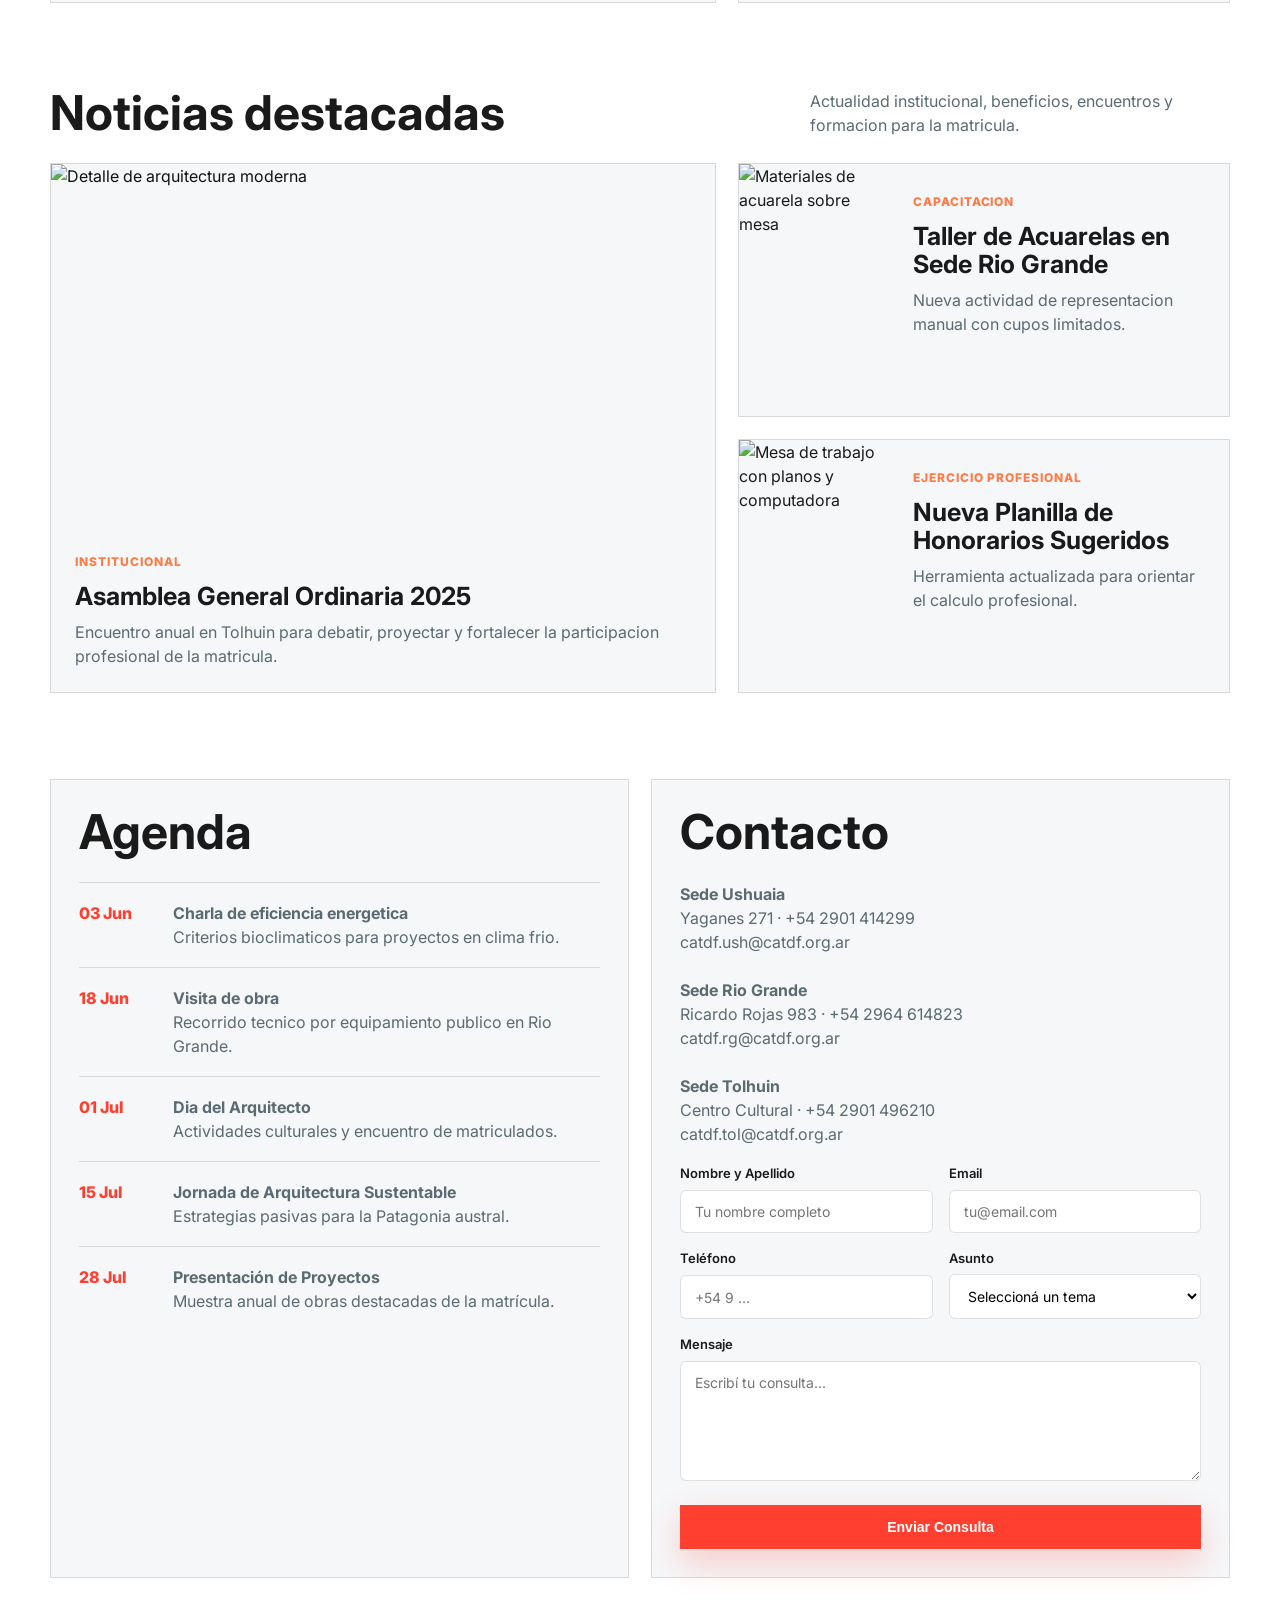
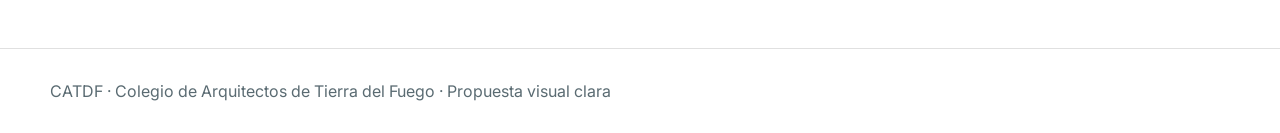
==== commit 4e8116b3: "Add hamburger menu functionality for mobile navigation Key features implemented: - Add responsive ha" ====
--- a/index.html
+++ b/index.html
@@ -109,6 +109,76 @@
       transform: scaleX(1);
     }
 
+    .hamburger {
+      display: none;
+      flex-direction: column;
+      gap: 5px;
+      cursor: pointer;
+      background: none;
+      border: none;
+      padding: 8px;
+    }
+
+    .hamburger span {
+      width: 24px;
+      height: 2px;
+      background: var(--text);
+      transition: all 0.3s ease;
+    }
+
+    .hamburger.active span:nth-child(1) {
+      transform: rotate(45deg) translate(5px, 5px);
+    }
+
+    .hamburger.active span:nth-child(2) {
+      opacity: 0;
+    }
+
+    .hamburger.active span:nth-child(3) {
+      transform: rotate(-45deg) translate(5px, -5px);
+    }
+
+    .mobile-nav {
+      position: fixed;
+      inset: 0;
+      background: rgba(255, 255, 255, 0.98);
+      z-index: 999;
+      display: flex;
+      flex-direction: column;
+      align-items: center;
+      justify-content: center;
+      gap: 2rem;
+      transform: translateX(100%);
+      transition: transform 0.4s ease;
+    }
+
+    .mobile-nav.open {
+      transform: translateX(0);
+    }
+
+    .mobile-nav a {
+      font-size: 1.5rem;
+      font-weight: 700;
+      color: var(--text);
+      text-decoration: none;
+      transition: color 0.3s;
+    }
+
+    .mobile-nav a:hover {
+      color: var(--accent);
+    }
+
+    .mobile-nav-close {
+      position: absolute;
+      top: 1.5rem;
+      right: 1.5rem;
+      background: none;
+      border: none;
+      font-size: 2rem;
+      cursor: pointer;
+      color: var(--text);
+    }
+
     .button {
       display: inline-flex;
       align-items: center;
@@ -640,12 +710,8 @@
     }
 
     @media (max-width: 860px) {
-      .nav-links { 
-        display: flex;
-        flex-wrap: wrap;
-        gap: 12px;
-        font-size: 13px;
-      }
+      .nav-links { display: none; }
+      .hamburger { display: flex; }
       .hero-inner, .news-grid, .agenda-contact { grid-template-columns: 1fr; }
       .quick { grid-template-columns: 1fr 1fr; }
       .status-panel { max-width: 520px; }
@@ -679,10 +745,27 @@
         <a href="#noticias">Noticias</a>
         <a href="#agenda">Agenda</a>
         <a href="#contacto">Contacto</a>
-        <a class="button" href="#">Autogestion</a>
       </div>
+      <a class="button" href="#">Autogestion</a>
+      <button class="hamburger" id="hamburger" aria-label="Menu">
+        <span></span>
+        <span></span>
+        <span></span>
+      </button>
     </nav>
   </header>
+
+  <!-- Mobile Nav -->
+  <div class="mobile-nav" id="mobileNav">
+    <button class="mobile-nav-close" id="mobileClose">&times;</button>
+    <a href="#inicio" onclick="closeMobile()">Inicio</a>
+    <a href="#institucional" onclick="closeMobile()">Institucional</a>
+    <a href="#matriculacion" onclick="closeMobile()">Matriculación</a>
+    <a href="#honorarios" onclick="closeMobile()">Honorarios</a>
+    <a href="#noticias" onclick="closeMobile()">Noticias</a>
+    <a href="#agenda" onclick="closeMobile()">Agenda</a>
+    <a href="#contacto" onclick="closeMobile()">Contacto</a>
+  </div>
 
   <section class="hero" id="inicio">
     <!-- Slider de fondo -->
@@ -820,7 +903,7 @@
       </div>
       <div class="news-grid">
         <article class="feature-card">
-          <img src="https://images.unsplash.com/photo-1556761175-5973dc0f32e7?auto=format&fit=crop&w=1200&q=80" alt="Calculadora y planos">
+          <img src="https://images.unsplash.com/photo-1554224154-260327c0be0a?auto=format&fit=crop&w=1200&q=80" alt="Calculadora y planos">
           <div class="card-body">
             <span class="tag">Planilla 2026</span>
             <h3>Honorarios sugeridos</h3>
@@ -963,7 +1046,30 @@
   </footer>
 
   <script>
-    // Slider de fondo automático para el hero
+    // Menu hamburguesa para movil
+    function closeMobile() {
+      document.getElementById('mobileNav').classList.remove('open');
+      document.getElementById('hamburger').classList.remove('active');
+    }
+
+    document.addEventListener('DOMContentLoaded', function() {
+      const hamburger = document.getElementById('hamburger');
+      const mobileNav = document.getElementById('mobileNav');
+      const mobileClose = document.getElementById('mobileClose');
+
+      if (hamburger && mobileNav) {
+        hamburger.addEventListener('click', function() {
+          mobileNav.classList.add('open');
+          hamburger.classList.add('active');
+        });
+      }
+
+      if (mobileClose) {
+        mobileClose.addEventListener('click', closeMobile);
+      }
+    });
+
+    // Slider de fondo automatico para el hero
     document.addEventListener('DOMContentLoaded', function() {
       const heroBgSlider = document.getElementById('heroBgSlider');
       if (!heroBgSlider) return;
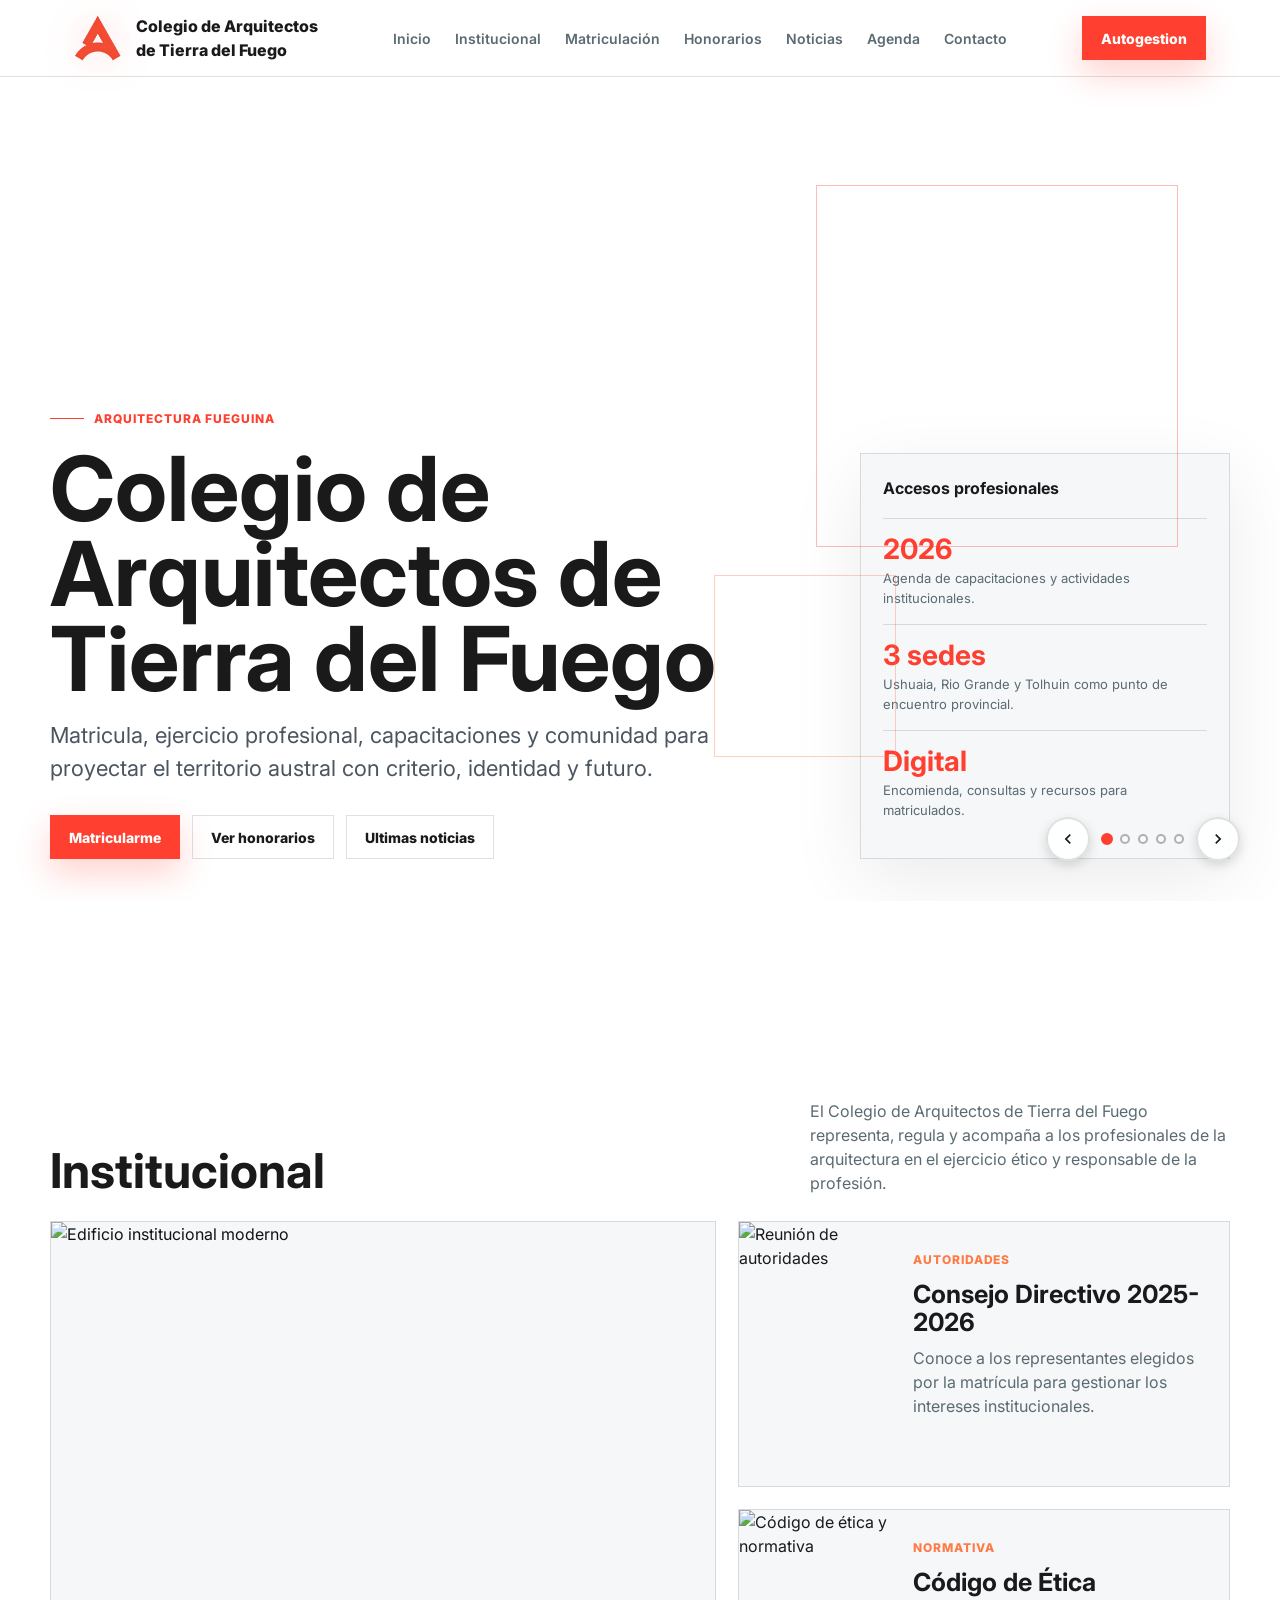
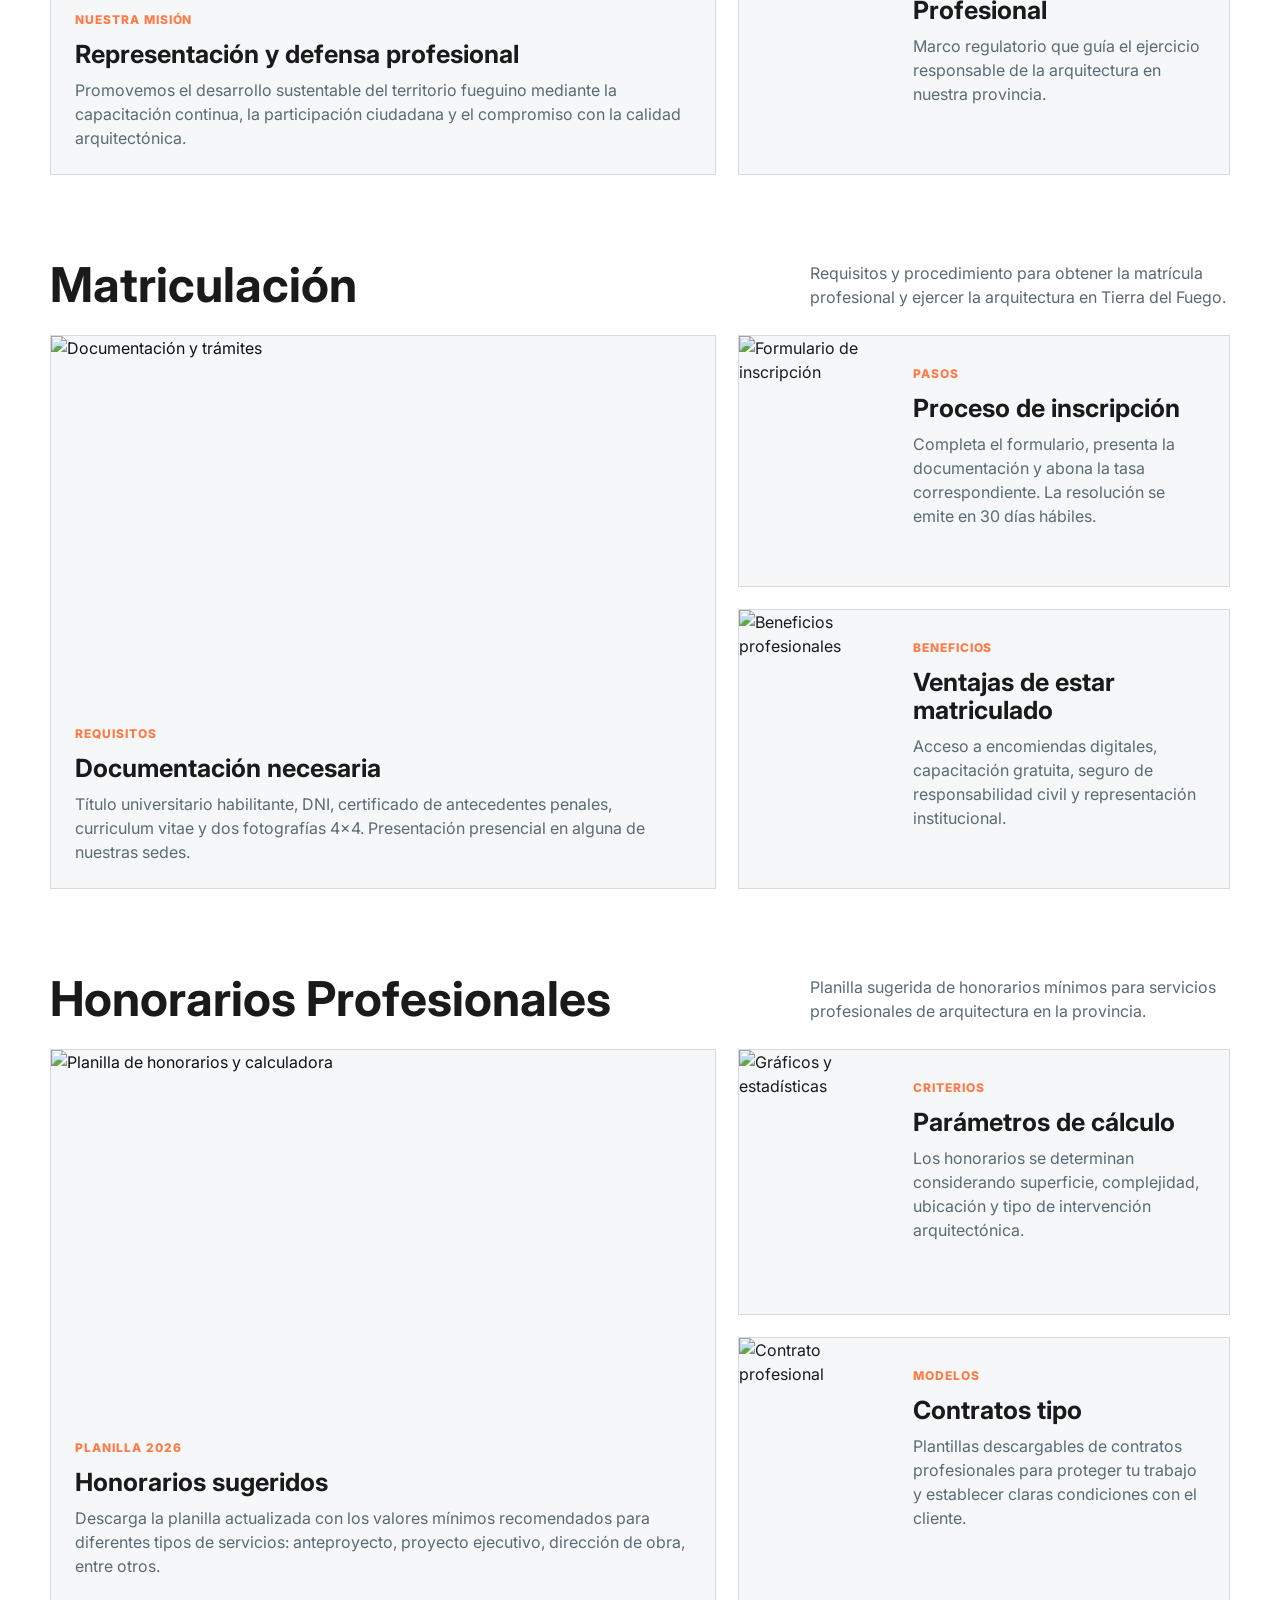
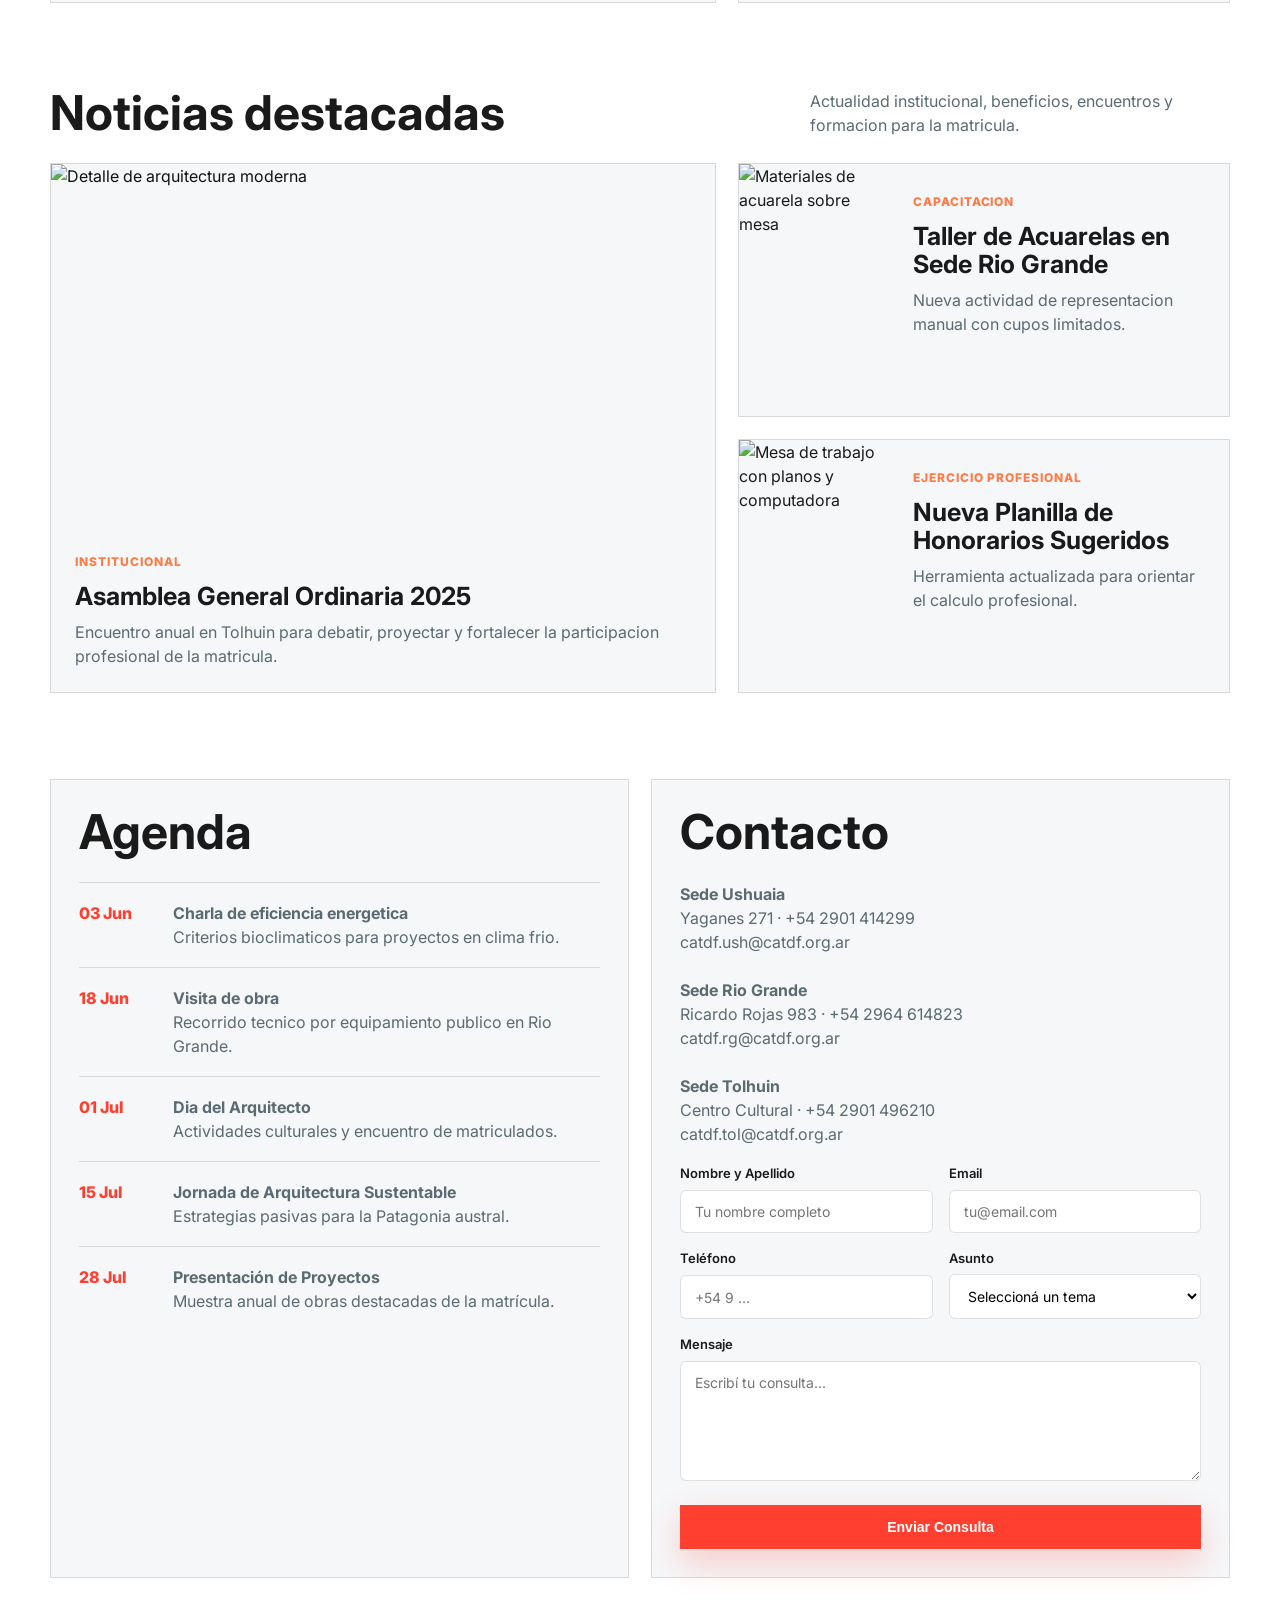
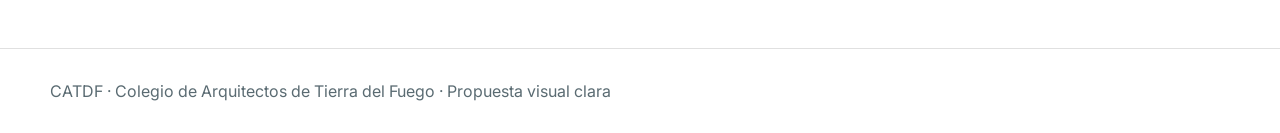
==== commit d071aa03: "update branch" ====
--- a/index.html
+++ b/index.html
@@ -850,7 +850,7 @@
             </div>
           </article>
           <article class="stack-card">
-            <img src="https://images.unsplash.com/photo-1577412647305-9911a43b3306?auto=format&fit=crop&w=700&q=80" alt="Documento normativo">
+            <img src="https://images.unsplash.com/photo-1589829545856-d10d557cf95f?auto=format&fit=crop&w=700&q=80" alt="Código de ética y normativa">
             <div class="card-body">
               <span class="tag">Normativa</span>
               <h3>Código de Ética Profesional</h3>
@@ -903,7 +903,7 @@
       </div>
       <div class="news-grid">
         <article class="feature-card">
-          <img src="https://images.unsplash.com/photo-1554224154-260327c0be0a?auto=format&fit=crop&w=1200&q=80" alt="Calculadora y planos">
+          <img src="https://images.unsplash.com/photo-1554224155-6296f3d5a7b5?auto=format&fit=crop&w=1200&q=80" alt="Planilla de honorarios y calculadora">
           <div class="card-body">
             <span class="tag">Planilla 2026</span>
             <h3>Honorarios sugeridos</h3>
@@ -1188,7 +1188,14 @@
           e.preventDefault();
           const target = document.querySelector(href);
           if (target) {
-            target.scrollIntoView({ behavior: 'smooth' });
+            const headerOffset = 80;
+            const elementPosition = target.getBoundingClientRect().top;
+            const offsetPosition = elementPosition + window.pageYOffset - headerOffset;
+
+            window.scrollTo({
+              top: offsetPosition,
+              behavior: 'smooth'
+            });
           }
         }
       });
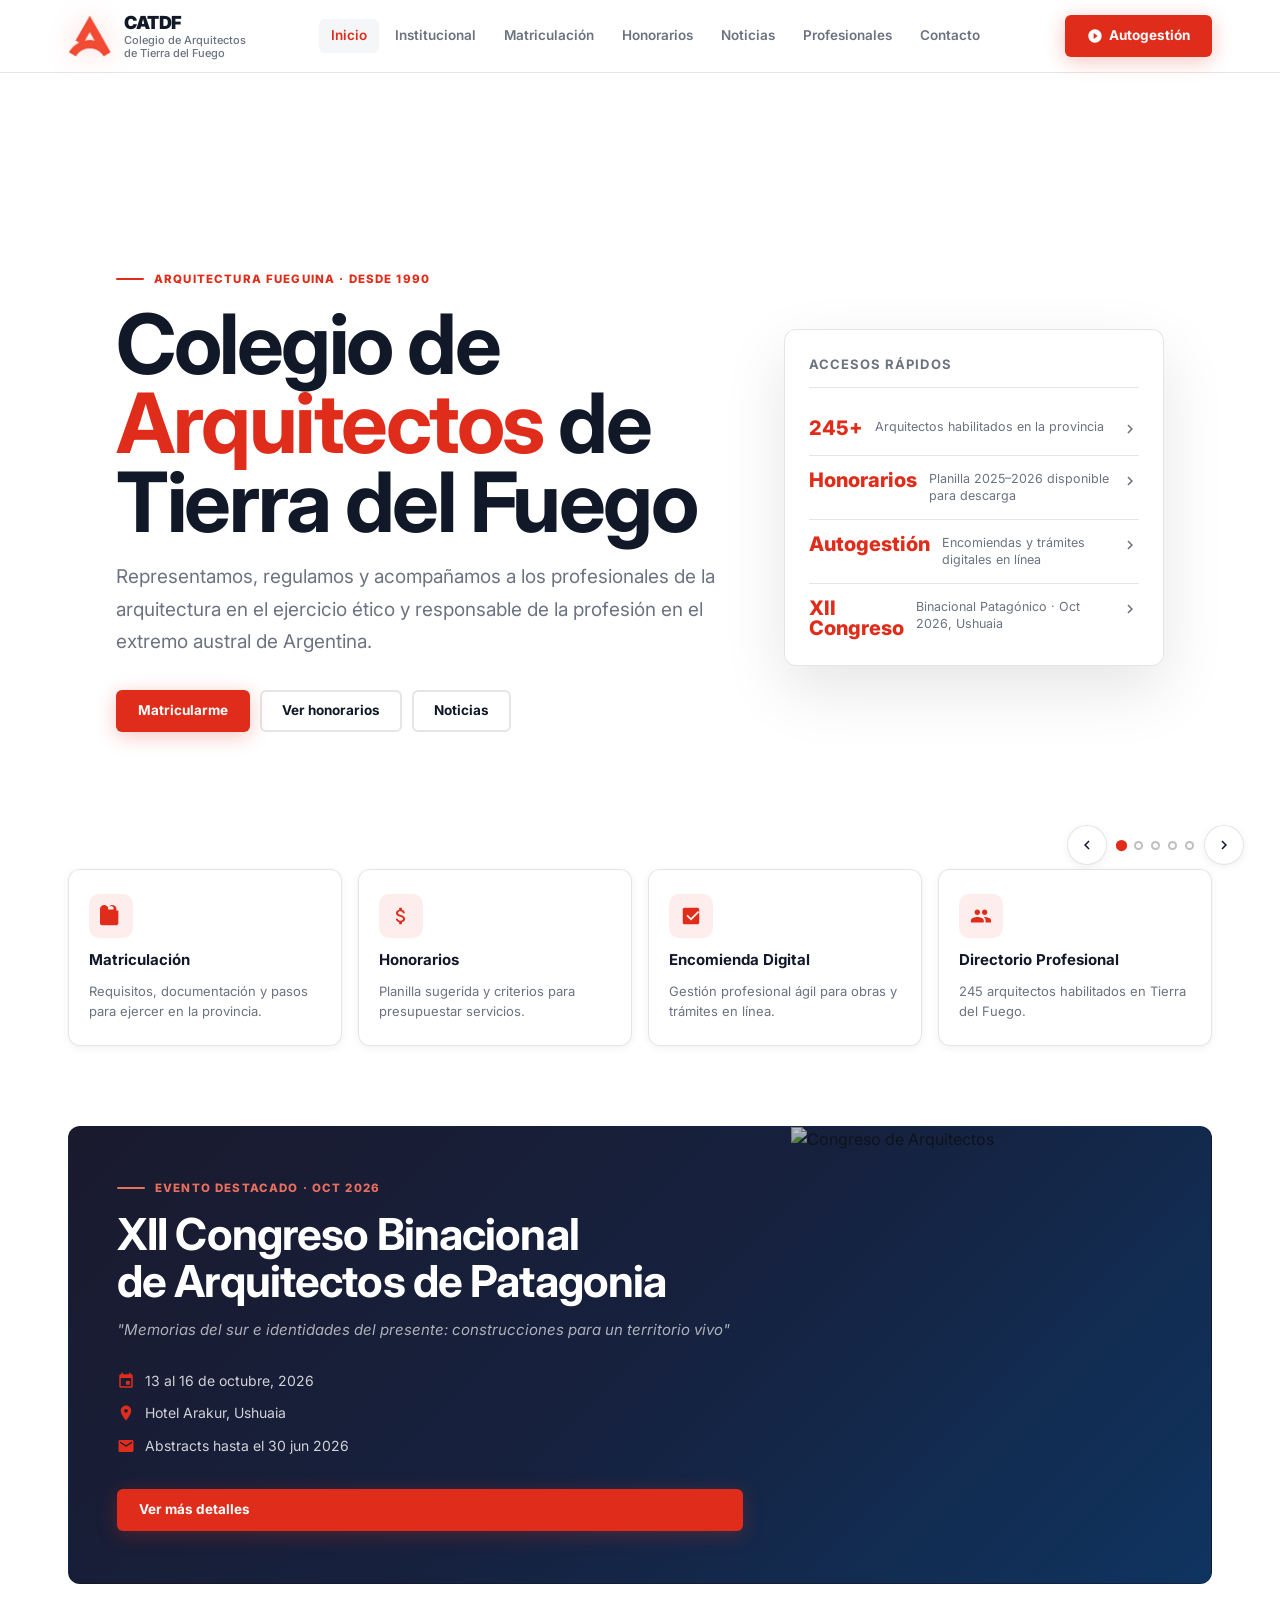
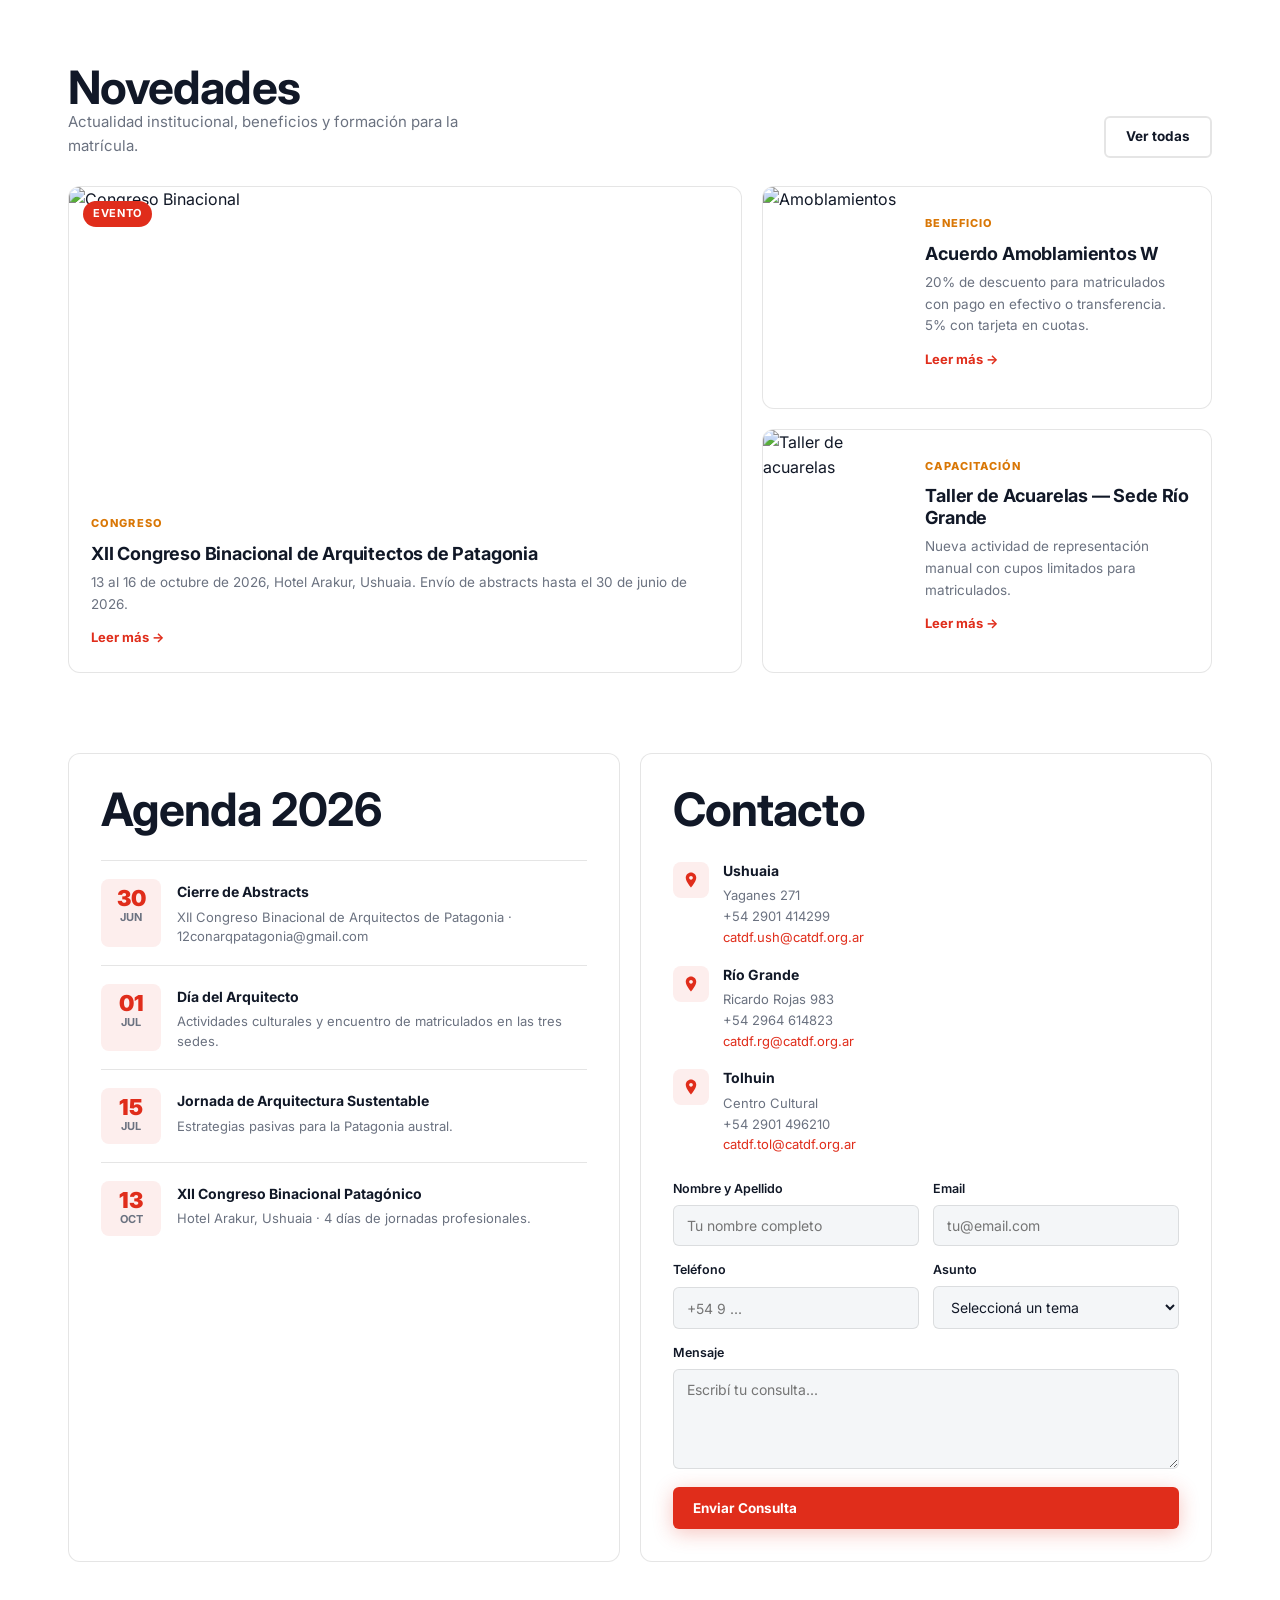
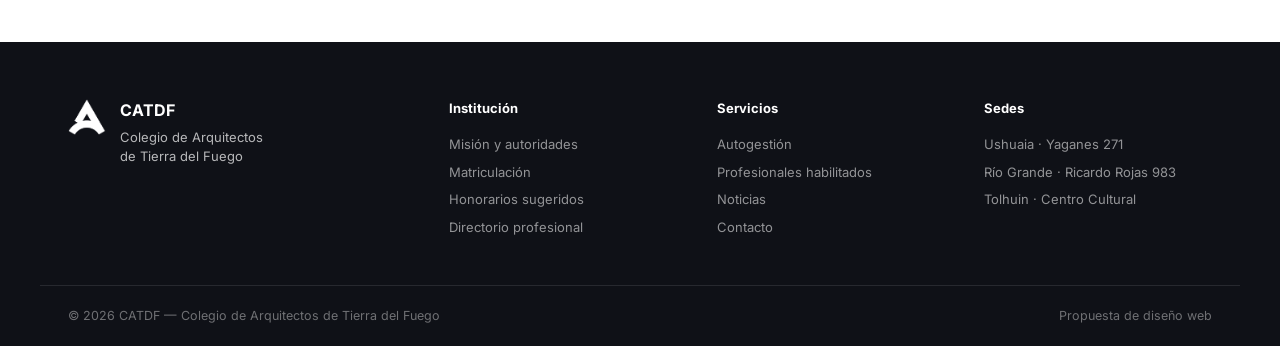
==== commit 6dd5c65d: "Add files via upload" ====
--- a/index.html
+++ b/index.html
@@ -3,754 +3,42 @@
 <head>
   <meta charset="utf-8">
   <meta name="viewport" content="width=device-width, initial-scale=1">
-  <title>CATDF - Propuesta Clara</title>
-  <link rel="preconnect" href="https://images.unsplash.com">
+  <title>CATDF — Colegio de Arquitectos de Tierra del Fuego</title>
   <link rel="preconnect" href="https://fonts.googleapis.com">
   <link rel="preconnect" href="https://fonts.gstatic.com" crossorigin>
-  <link href="https://fonts.googleapis.com/css2?family=Inter:wght@400;500;600;700;800&display=swap" rel="stylesheet">
-  <style>
-    :root {
-      --bg: #ffffff;
-      --panel: #f5f7f9;
-      --panel-2: #e8edf0;
-      --text: #1a1a1a;
-      --muted: #5a6b72;
-      --line: rgba(0, 0, 0, .12);
-      --accent: #ff3f2f;
-      --accent-2: #d9271d;
-      --glow: rgba(255, 63, 47, .18);
-      --warm: #ff7a45;
-      --green: #2d7a5f;
-      --shadow: 0 22px 70px rgba(0, 0, 0, .08);
-    }
-
-    * { box-sizing: border-box; }
-    body {
-      margin: 0;
-      font-family: Inter, system-ui, -apple-system, BlinkMacSystemFont, "Segoe UI", sans-serif;
-      color: var(--text);
-      background: var(--bg);
-      line-height: 1.5;
-      overflow-x: hidden;
-    }
-
-    a { color: inherit; text-decoration: none; }
-    img { max-width: 100%; display: block; }
-
-    .site-header {
-      position: sticky;
-      top: 0;
-      z-index: 10;
-      background: rgba(255, 255, 255, .92);
-      backdrop-filter: blur(18px);
-      border-bottom: 1px solid var(--line);
-    }
-
-    .nav {
-      max-width: 1180px;
-      margin: 0 auto;
-      min-height: 76px;
-      padding: 0 24px;
-      display: flex;
-      align-items: center;
-      justify-content: space-between;
-      gap: 28px;
-    }
-
-    .brand {
-      display: flex;
-      align-items: center;
-      gap: 14px;
-      font-weight: 800;
-      letter-spacing: 0;
-    }
-
-    .mark {
-      width: 48px;
-      height: 48px;
-      display: block;
-      object-fit: contain;
-      filter: drop-shadow(0 0 18px var(--glow));
-      animation: logoPulse 4.8s ease-in-out infinite;
-    }
-
-    .nav-links {
-      display: flex;
-      align-items: center;
-      gap: 24px;
-      color: var(--muted);
-      font-size: 14px;
-      font-weight: 600;
-    }
-
-    .nav-links a {
-      position: relative;
-      transition: color .24s ease;
-    }
-
-    .nav-links a::after {
-      content: "";
-      position: absolute;
-      left: 0;
-      right: 0;
-      bottom: -8px;
-      height: 2px;
-      background: var(--accent);
-      transform: scaleX(0);
-      transform-origin: left;
-      transition: transform .24s ease;
-    }
-
-    .nav-links a:hover {
-      color: var(--text);
-    }
-
-    .nav-links a:hover::after {
-      transform: scaleX(1);
-    }
-
-    .hamburger {
-      display: none;
-      flex-direction: column;
-      gap: 5px;
-      cursor: pointer;
-      background: none;
-      border: none;
-      padding: 8px;
-    }
-
-    .hamburger span {
-      width: 24px;
-      height: 2px;
-      background: var(--text);
-      transition: all 0.3s ease;
-    }
-
-    .hamburger.active span:nth-child(1) {
-      transform: rotate(45deg) translate(5px, 5px);
-    }
-
-    .hamburger.active span:nth-child(2) {
-      opacity: 0;
-    }
-
-    .hamburger.active span:nth-child(3) {
-      transform: rotate(-45deg) translate(5px, -5px);
-    }
-
-    .mobile-nav {
-      position: fixed;
-      inset: 0;
-      background: rgba(255, 255, 255, 0.98);
-      z-index: 999;
-      display: flex;
-      flex-direction: column;
-      align-items: center;
-      justify-content: center;
-      gap: 2rem;
-      transform: translateX(100%);
-      transition: transform 0.4s ease;
-    }
-
-    .mobile-nav.open {
-      transform: translateX(0);
-    }
-
-    .mobile-nav a {
-      font-size: 1.5rem;
-      font-weight: 700;
-      color: var(--text);
-      text-decoration: none;
-      transition: color 0.3s;
-    }
-
-    .mobile-nav a:hover {
-      color: var(--accent);
-    }
-
-    .mobile-nav-close {
-      position: absolute;
-      top: 1.5rem;
-      right: 1.5rem;
-      background: none;
-      border: none;
-      font-size: 2rem;
-      cursor: pointer;
-      color: var(--text);
-    }
-
-    .button {
-      display: inline-flex;
-      align-items: center;
-      justify-content: center;
-      min-height: 44px;
-      padding: 0 18px;
-      border: 1px solid transparent;
-      background: var(--accent);
-      color: white;
-      font-weight: 800;
-      font-size: 14px;
-      box-shadow: 0 14px 34px rgba(255, 63, 47, .24);
-      transition: transform .22s ease, box-shadow .22s ease, background .22s ease, border-color .22s ease;
-    }
-
-    .button.secondary {
-      background: transparent;
-      color: var(--text);
-      border-color: var(--line);
-      box-shadow: none;
-    }
-
-    .button:hover {
-      transform: translateY(-2px);
-      background: var(--accent-2);
-      border-color: var(--accent-2);
-      box-shadow: 0 18px 42px rgba(255, 63, 47, .34);
-    }
-
-    .button.secondary:hover {
-      background: rgba(255, 63, 47, .12);
-      border-color: rgba(255, 63, 47, .54);
-    }
-
-    .hero {
-      min-height: calc(100vh - 76px);
-      display: grid;
-      align-items: end;
-      position: relative;
-      overflow: hidden;
-    }
-
-    .hero-bg {
-      position: absolute;
-      top: 0;
-      left: 0;
-      width: 100%;
-      height: 100%;
-      background-size: cover;
-      background-position: center;
-      background-repeat: no-repeat;
-      opacity: 0;
-      transition: opacity 1.5s ease-in-out;
-      z-index: 0;
-    }
-
-    .hero-bg.active {
-      opacity: 1;
-    }
-
-    .hero-overlay {
-      position: absolute;
-      top: 0;
-      left: 0;
-      width: 100%;
-      height: 100%;
-      background: linear-gradient(90deg, rgba(255, 255, 255, .98) 0%, rgba(255, 255, 255, .85) 48%, rgba(255, 255, 255, .6) 100%);
-      z-index: 1;
-    }
-
-    .hero-bg-slider {
-      position: absolute;
-      top: 0;
-      left: 0;
-      width: 100%;
-      height: 100%;
-      z-index: 0;
-    }
-
-    .hero-bg-controls {
-      position: absolute;
-      bottom: 40px;
-      right: 40px;
-      display: flex;
-      align-items: center;
-      gap: 12px;
-      z-index: 4;
-    }
-
-    .hero-bg-dots {
-      display: flex;
-      gap: 8px;
-    }
-
-    .hero-bg-dot {
-      width: 10px;
-      height: 10px;
-      border-radius: 50%;
-      background: rgba(255, 255, 255, 0.5);
-      border: 2px solid rgba(0, 0, 0, 0.3);
-      cursor: pointer;
-      transition: all 0.3s ease;
-    }
-
-    .hero-bg-dot.active {
-      background: var(--accent);
-      border-color: var(--accent);
-      transform: scale(1.2);
-    }
-
-    .hero-bg-btn {
-      width: 44px;
-      height: 44px;
-      border-radius: 50%;
-      background: rgba(255, 255, 255, 0.9);
-      border: 2px solid var(--line);
-      cursor: pointer;
-      display: flex;
-      align-items: center;
-      justify-content: center;
-      transition: all 0.3s ease;
-      box-shadow: 0 4px 12px rgba(0, 0, 0, 0.15);
-    }
-
-    .hero-bg-btn:hover {
-      background: white;
-      transform: scale(1.1);
-      box-shadow: 0 6px 16px rgba(0, 0, 0, 0.2);
-    }
-
-    .hero-bg-btn svg {
-      width: 20px;
-      height: 20px;
-      fill: var(--text);
-    }
-
-    .hero::before,
-    .hero::after {
-      content: "";
-      position: absolute;
-      pointer-events: none;
-      border: 1px solid rgba(255, 63, 47, .35);
-      animation: drift 13s ease-in-out infinite;
-      z-index: 3;
-    }
-
-    .hero::before {
-      width: 360px;
-      height: 360px;
-      right: 8vw;
-      top: 12vh;
-    }
-
-    .hero::after {
-      width: 180px;
-      height: 180px;
-      right: 30vw;
-      bottom: 16vh;
-      animation-delay: -5s;
-      border-color: rgba(255, 122, 69, .35);
-    }
-
-    .hero-inner {
-      width: min(1180px, calc(100% - 48px));
-      margin: 0 auto;
-      padding: 94px 0 42px;
-      display: grid;
-      grid-template-columns: minmax(0, 1fr) 370px;
-      gap: 42px;
-      align-items: end;
-      position: relative;
-      z-index: 1;
-    }
-
-    .eyebrow {
-      display: inline-flex;
-      align-items: center;
-      gap: 10px;
-      color: var(--accent);
-      text-transform: uppercase;
-      font-size: 12px;
-      font-weight: 800;
-      letter-spacing: .08em;
-    }
-
-    .eyebrow::before {
-      content: "";
-      width: 34px;
-      height: 1px;
-      background: var(--accent);
-    }
-
-    h1 {
-      max-width: 790px;
-      margin: 18px 0 18px;
-      font-size: clamp(44px, 7vw, 92px);
-      line-height: .95;
-      letter-spacing: 0;
-      animation: riseIn .76s ease-out both;
-    }
-
-    .lead {
-      max-width: 690px;
-      color: #4a5560;
-      font-size: clamp(18px, 2vw, 22px);
-      margin: 0 0 30px;
-      animation: riseIn .76s .12s ease-out both;
-    }
-
-    .actions {
-      display: flex;
-      flex-wrap: wrap;
-      gap: 12px;
-      animation: riseIn .76s .22s ease-out both;
-    }
-
-    .status-panel {
-      background: rgba(245, 247, 249, .92);
-      border: 1px solid var(--line);
-      box-shadow: var(--shadow);
-      padding: 22px;
-      animation: panelIn .86s .28s ease-out both;
-    }
-
-    .status-panel h2 {
-      font-size: 16px;
-      margin: 0 0 18px;
-    }
-
-    .metric {
-      padding: 16px 0;
-      border-top: 1px solid var(--line);
-    }
-
-    .metric strong {
-      display: block;
-      font-size: 28px;
-      line-height: 1;
-      color: var(--accent);
-    }
-
-    .metric span {
-      display: block;
-      margin-top: 6px;
-      color: var(--muted);
-      font-size: 13px;
-    }
-
-    main {
-      width: min(1180px, calc(100% - 48px));
-      margin: 0 auto;
-    }
-
-    .quick {
-      display: grid;
-      grid-template-columns: repeat(4, 1fr);
-      gap: 1px;
-      margin: -22px 0 86px;
-      position: relative;
-      z-index: 2;
-      background: var(--line);
-      border: 1px solid var(--line);
-    }
-
-    .quick a {
-      min-height: 132px;
-      padding: 22px;
-      background: var(--panel);
-      display: flex;
-      flex-direction: column;
-      justify-content: space-between;
-      transition: transform .22s ease, background .22s ease, border-color .22s ease;
-      animation: riseIn .68s ease-out both;
-    }
-
-    .quick a:nth-child(2) { animation-delay: .08s; }
-    .quick a:nth-child(3) { animation-delay: .16s; }
-    .quick a:nth-child(4) { animation-delay: .24s; }
-
-    .quick a:hover {
-      transform: translateY(-6px);
-      background: linear-gradient(160deg, rgba(255, 63, 47, .18), var(--panel));
-    }
-
-    .quick b {
-      font-size: 18px;
-    }
-
-    .quick span {
-      color: var(--muted);
-      font-size: 14px;
-    }
-
-    .section-head {
-      display: flex;
-      justify-content: space-between;
-      align-items: end;
-      gap: 24px;
-      margin-bottom: 26px;
-    }
-
-    .section-head h2 {
-      margin: 0;
-      font-size: clamp(28px, 4vw, 48px);
-      line-height: 1;
-    }
-
-    .section-head p {
-      max-width: 420px;
-      margin: 0;
-      color: var(--muted);
-    }
-
-    .news-grid {
-      display: grid;
-      grid-template-columns: 1.15fr .85fr;
-      gap: 22px;
-      margin-bottom: 86px;
-    }
-
-    .feature-card, .stack-card, .agenda, .contact {
-      background: var(--panel);
-      border: 1px solid var(--line);
-      transition: transform .25s ease, border-color .25s ease, box-shadow .25s ease;
-    }
-
-    .feature-card:hover, .stack-card:hover, .agenda:hover, .contact:hover {
-      transform: translateY(-6px);
-      border-color: rgba(255, 63, 47, .45);
-      box-shadow: 0 22px 54px rgba(0, 0, 0, .08), 0 0 0 1px rgba(255, 63, 47, .08);
-    }
-
-    .feature-card img {
-      height: 360px;
-      width: 100%;
-      object-fit: cover;
-      filter: saturate(.88) contrast(1.08);
-      transition: transform .7s ease, filter .7s ease;
-    }
-
-    .feature-card:hover img,
-    .stack-card:hover img {
-      transform: scale(1.04);
-      filter: saturate(1.02) contrast(1.08);
-    }
-
-    .card-body {
-      padding: 24px;
-    }
-
-    .tag {
-      color: var(--warm);
-      text-transform: uppercase;
-      font-weight: 800;
-      font-size: 12px;
-      letter-spacing: .08em;
-    }
-
-    h3 {
-      margin: 10px 0;
-      font-size: 25px;
-      line-height: 1.12;
-    }
-
-    .card-body p, .stack-card p, .agenda p, .contact p {
-      color: var(--muted);
-      margin: 0;
-    }
-
-    .news-stack {
-      display: grid;
-      gap: 22px;
-    }
-
-    .stack-card {
-      display: grid;
-      grid-template-columns: 150px 1fr;
-      min-height: 180px;
-      overflow: hidden;
-    }
-
-    .stack-card img {
-      height: 100%;
-      min-height: 180px;
-      object-fit: cover;
-      transition: transform .7s ease, filter .7s ease;
-    }
-
-    .agenda-contact {
-      display: grid;
-      grid-template-columns: 1fr 1fr;
-      gap: 22px;
-      margin-bottom: 70px;
-    }
-
-    .agenda, .contact { padding: 28px; }
-    
-    .contact-form {
-      display: grid;
-      gap: 16px;
-      margin-top: 18px;
-    }
-    
-    .form-group {
-      display: grid;
-      gap: 6px;
-    }
-    
-    .form-group label {
-      font-size: 13px;
-      font-weight: 600;
-      color: var(--text);
-    }
-    
-    .form-group input,
-    .form-group textarea,
-    .form-group select {
-      padding: 12px 14px;
-      border: 1px solid var(--line);
-      border-radius: 6px;
-      font-family: inherit;
-      font-size: 14px;
-      background: white;
-      transition: border-color .22s ease, box-shadow .22s ease;
-    }
-    
-    .form-group input:focus,
-    .form-group textarea:focus,
-    .form-group select:focus {
-      outline: none;
-      border-color: var(--accent);
-      box-shadow: 0 0 0 3px rgba(255, 63, 47, .12);
-    }
-    
-    .form-group textarea {
-      min-height: 120px;
-      resize: vertical;
-    }
-    
-    .form-row {
-      display: grid;
-      grid-template-columns: 1fr 1fr;
-      gap: 16px;
-    }
-    
-    .submit-btn {
-      margin-top: 8px;
-      width: 100%;
-      cursor: pointer;
-      border: none;
-    }
-
-    .agenda-row {
-      display: grid;
-      grid-template-columns: 76px 1fr;
-      gap: 18px;
-      padding: 18px 0;
-      border-top: 1px solid var(--line);
-    }
-
-    .date {
-      color: var(--accent);
-      font-weight: 800;
-    }
-
-    footer {
-      border-top: 1px solid var(--line);
-      color: var(--muted);
-      padding: 30px 0;
-    }
-
-    .reveal {
-      opacity: 0;
-      transform: translateY(26px);
-      animation: riseIn .72s ease-out forwards;
-      animation-timeline: view();
-      animation-range: entry 8% cover 28%;
-    }
-
-    @keyframes riseIn {
-      from {
-        opacity: 0;
-        transform: translateY(26px);
-      }
-      to {
-        opacity: 1;
-        transform: translateY(0);
-      }
-    }
-
-    @keyframes panelIn {
-      from {
-        opacity: 0;
-        transform: translateX(24px) scale(.98);
-      }
-      to {
-        opacity: 1;
-        transform: translateX(0) scale(1);
-      }
-    }
-
-    @keyframes drift {
-      0%, 100% {
-        transform: translate3d(0, 0, 0);
-      }
-      50% {
-        transform: translate3d(-18px, 22px, 0);
-      }
-    }
-
-    @keyframes logoPulse {
-      0%, 100% {
-        filter: drop-shadow(0 0 12px rgba(255, 63, 47, .18));
-        transform: scale(1);
-      }
-      50% {
-        filter: drop-shadow(0 0 24px rgba(255, 63, 47, .28));
-        transform: scale(1.035);
-      }
-    }
-
-    @media (prefers-reduced-motion: reduce) {
-      *, *::before, *::after {
-        animation-duration: .01ms !important;
-        animation-iteration-count: 1 !important;
-        scroll-behavior: auto !important;
-        transition-duration: .01ms !important;
-      }
-    }
-
-    @media (max-width: 860px) {
-      .nav-links { display: none; }
-      .hamburger { display: flex; }
-      .hero-inner, .news-grid, .agenda-contact { grid-template-columns: 1fr; }
-      .quick { grid-template-columns: 1fr 1fr; }
-      .status-panel { max-width: 520px; }
-      .section-head { display: block; }
-      .stack-card { grid-template-columns: 1fr; }
-      .stack-card img { width: 100%; height: 220px; }
-      .form-row { grid-template-columns: 1fr; }
-    }
-
-    @media (max-width: 560px) {
-      .nav, main, .hero-inner { width: calc(100% - 32px); padding-left: 0; padding-right: 0; }
-      .quick { grid-template-columns: 1fr; }
-      .hero { min-height: auto; }
-      .hero-inner { padding-top: 72px; }
-      h1 { font-size: 42px; }
-    }
-  </style>
+  <link href="https://fonts.googleapis.com/css2?family=Inter:wght@400;500;600;700;800;900&display=swap" rel="stylesheet">
+  <link rel="stylesheet" href="assets/style.css">
 </head>
 <body>
-  <header class="site-header">
-    <nav class="nav" aria-label="Navegacion principal">
-      <a class="brand" href="#">
+
+  <!-- ===== HEADER ===== -->
+  <header class="site-header" id="top">
+    <nav class="nav" aria-label="Navegación principal">
+      <a class="brand" href="index.html">
         <img class="mark" src="assets/A-logo.png" alt="CATDF">
-        <span>Colegio de Arquitectos<br>de Tierra del Fuego</span>
-      </a>
+        <div class="brand-text">
+          <span class="brand-name">CATDF</span>
+          <span class="brand-full">Colegio de Arquitectos<br>de Tierra del Fuego</span>
+        </div>
+      </a>
+
       <div class="nav-links">
-        <a href="#inicio">Inicio</a>
-        <a href="#institucional">Institucional</a>
-        <a href="#matriculacion">Matriculación</a>
-        <a href="#honorarios">Honorarios</a>
-        <a href="#noticias">Noticias</a>
-        <a href="#agenda">Agenda</a>
+        <a href="index.html" class="active">Inicio</a>
+        <a href="institucional.html">Institucional</a>
+        <a href="matriculacion.html">Matriculación</a>
+        <a href="honorarios.html">Honorarios</a>
+        <a href="noticias.html">Noticias</a>
+        <a href="profesionales.html">Profesionales</a>
         <a href="#contacto">Contacto</a>
       </div>
-      <a class="button" href="#">Autogestion</a>
-      <button class="hamburger" id="hamburger" aria-label="Menu">
-        <span></span>
-        <span></span>
-        <span></span>
+
+      <a class="button" href="https://autogestion.catdf.org.ar/catdfautogestion.html" target="_blank" rel="noopener">
+        <svg width="16" height="16" viewBox="0 0 24 24" fill="currentColor"><path d="M12 2C6.48 2 2 6.48 2 12s4.48 10 10 10 10-4.48 10-10S17.52 2 12 2zm-2 14.5v-9l6 4.5-6 4.5z"/></svg>
+        Autogestión
+      </a>
+
+      <button class="hamburger" id="hamburger" aria-label="Menú">
+        <span></span><span></span><span></span>
       </button>
     </nav>
   </header>
@@ -758,27 +46,27 @@
   <!-- Mobile Nav -->
   <div class="mobile-nav" id="mobileNav">
     <button class="mobile-nav-close" id="mobileClose">&times;</button>
-    <a href="#inicio" onclick="closeMobile()">Inicio</a>
-    <a href="#institucional" onclick="closeMobile()">Institucional</a>
-    <a href="#matriculacion" onclick="closeMobile()">Matriculación</a>
-    <a href="#honorarios" onclick="closeMobile()">Honorarios</a>
-    <a href="#noticias" onclick="closeMobile()">Noticias</a>
-    <a href="#agenda" onclick="closeMobile()">Agenda</a>
+    <a href="index.html" onclick="closeMobile()">Inicio</a>
+    <a href="institucional.html" onclick="closeMobile()">Institucional</a>
+    <a href="matriculacion.html" onclick="closeMobile()">Matriculación</a>
+    <a href="honorarios.html" onclick="closeMobile()">Honorarios</a>
+    <a href="noticias.html" onclick="closeMobile()">Noticias</a>
+    <a href="profesionales.html" onclick="closeMobile()">Profesionales</a>
     <a href="#contacto" onclick="closeMobile()">Contacto</a>
+    <a class="button" href="https://autogestion.catdf.org.ar/catdfautogestion.html" target="_blank" rel="noopener" onclick="closeMobile()">Autogestión</a>
   </div>
 
+  <!-- ===== HERO ===== -->
   <section class="hero" id="inicio">
-    <!-- Slider de fondo -->
     <div class="hero-bg-slider" id="heroBgSlider">
-      <div class="hero-bg active" style="background-image: url('https://images.unsplash.com/photo-1477959858617-67f85cf4f1df?auto=format&fit=crop&w=1920&q=80');"></div>
-      <div class="hero-bg" style="background-image: url('https://images.unsplash.com/photo-1480714378408-67cf0d13bc1b?auto=format&fit=crop&w=1920&q=80');"></div>
-      <div class="hero-bg" style="background-image: url('https://images.unsplash.com/photo-1449844908441-8829872d2607?auto=format&fit=crop&w=1920&q=80');"></div>
-      <div class="hero-bg" style="background-image: url('https://images.unsplash.com/photo-1479839672679-a46483c0e908?auto=format&fit=crop&w=1920&q=80');"></div>
-      <div class="hero-bg" style="background-image: url('https://images.unsplash.com/photo-1486406146926-c627a92ad1ab?auto=format&fit=crop&w=1920&q=80');"></div>
-    </div>
-    <!-- Overlay blanco degradado -->
+      <div class="hero-bg active" style="background-image:url('https://images.unsplash.com/photo-1477959858617-67f85cf4f1df?auto=format&fit=crop&w=1920&q=80')"></div>
+      <div class="hero-bg" style="background-image:url('https://images.unsplash.com/photo-1449844908441-8829872d2607?auto=format&fit=crop&w=1920&q=80')"></div>
+      <div class="hero-bg" style="background-image:url('https://images.unsplash.com/photo-1486406146926-c627a92ad1ab?auto=format&fit=crop&w=1920&q=80')"></div>
+      <div class="hero-bg" style="background-image:url('https://images.unsplash.com/photo-1479839672679-a46483c0e908?auto=format&fit=crop&w=1920&q=80')"></div>
+      <div class="hero-bg" style="background-image:url('https://images.unsplash.com/photo-1480714378408-67cf0d13bc1b?auto=format&fit=crop&w=1920&q=80')"></div>
+    </div>
     <div class="hero-overlay"></div>
-    <!-- Controles del slider -->
+
     <div class="hero-bg-controls">
       <button class="hero-bg-btn" id="prevBgBtn" aria-label="Imagen anterior">
         <svg viewBox="0 0 24 24"><path d="M15.41 7.41L14 6l-6 6 6 6 1.41-1.41L10.83 12z"/></svg>
@@ -788,220 +76,224 @@
         <svg viewBox="0 0 24 24"><path d="M10 6L8.59 7.41 13.17 12l-4.58 4.59L10 18l6-6z"/></svg>
       </button>
     </div>
-    
+
     <div class="hero-inner">
-      <div>
-        <span class="eyebrow">Arquitectura fueguina</span>
-        <h1>Colegio de Arquitectos de Tierra del Fuego</h1>
-        <p class="lead">Matricula, ejercicio profesional, capacitaciones y comunidad para proyectar el territorio austral con criterio, identidad y futuro.</p>
+      <div class="hero-content">
+        <span class="eyebrow">Arquitectura Fueguina · Desde 1990</span>
+        <h1>Colegio de<br><em>Arquitectos</em> de<br>Tierra del Fuego</h1>
+        <p class="lead">Representamos, regulamos y acompañamos a los profesionales de la arquitectura en el ejercicio ético y responsable de la profesión en el extremo austral de Argentina.</p>
         <div class="actions">
-          <a class="button" href="#matriculacion">Matricularme</a>
-          <a class="button secondary" href="#honorarios">Ver honorarios</a>
-          <a class="button secondary" href="#noticias">Ultimas noticias</a>
-        </div>
-      </div>
-      <aside class="status-panel" aria-label="Informacion destacada">
-        <h2>Accesos profesionales</h2>
-        <div class="metric">
-          <strong>2026</strong>
-          <span>Agenda de capacitaciones y actividades institucionales.</span>
-        </div>
-        <div class="metric">
-          <strong>3 sedes</strong>
-          <span>Ushuaia, Rio Grande y Tolhuin como punto de encuentro provincial.</span>
-        </div>
-        <div class="metric">
-          <strong>Digital</strong>
-          <span>Encomienda, consultas y recursos para matriculados.</span>
-        </div>
+          <a class="button" href="matriculacion.html">Matricularme</a>
+          <a class="button secondary" href="honorarios.html">Ver honorarios</a>
+          <a class="button secondary" href="noticias.html">Noticias</a>
+        </div>
+      </div>
+
+      <aside class="status-panel" aria-label="Datos destacados">
+        <h2>Accesos rápidos</h2>
+        <a class="metric-link" href="https://catdf.org.ar/doc/Ejercicio_Profesional/profesionales_habilitados.php" target="_blank" rel="noopener">
+          <strong>245+</strong>
+          <span>Arquitectos habilitados en la provincia</span>
+          <svg class="metric-arrow" viewBox="0 0 24 24"><path d="M10 6L8.59 7.41 13.17 12l-4.58 4.59L10 18l6-6z"/></svg>
+        </a>
+        <a class="metric-link" href="honorarios.html">
+          <strong>Honorarios</strong>
+          <span>Planilla 2025–2026 disponible para descarga</span>
+          <svg class="metric-arrow" viewBox="0 0 24 24"><path d="M10 6L8.59 7.41 13.17 12l-4.58 4.59L10 18l6-6z"/></svg>
+        </a>
+        <a class="metric-link" href="https://autogestion.catdf.org.ar/catdfautogestion.html" target="_blank" rel="noopener">
+          <strong>Autogestión</strong>
+          <span>Encomiendas y trámites digitales en línea</span>
+          <svg class="metric-arrow" viewBox="0 0 24 24"><path d="M10 6L8.59 7.41 13.17 12l-4.58 4.59L10 18l6-6z"/></svg>
+        </a>
+        <a class="metric-link" href="noticias.html">
+          <strong>XII Congreso</strong>
+          <span>Binacional Patagónico · Oct 2026, Ushuaia</span>
+          <svg class="metric-arrow" viewBox="0 0 24 24"><path d="M10 6L8.59 7.41 13.17 12l-4.58 4.59L10 18l6-6z"/></svg>
+        </a>
       </aside>
     </div>
   </section>
 
+  <!-- ===== QUICK ACCESS ===== -->
   <main>
-    <section class="quick reveal" id="institucional" aria-label="Accesos rapidos">
-      <a href="#matriculacion"><b>Matriculacion</b><span>Requisitos, documentacion y pasos para ejercer en la provincia.</span></a>
-      <a href="#honorarios"><b>Honorarios</b><span>Planilla sugerida y criterios para presupuestar servicios.</span></a>
-      <a href="#"><b>Encomienda Digital</b><span>Gestion profesional agil para obras y tramites.</span></a>
-      <a href="#contacto"><b>Sedes CATDF</b><span>Horarios, telefonos y canales de atencion.</span></a>
+    <section class="quick reveal" aria-label="Accesos rápidos">
+      <a href="matriculacion.html">
+        <div class="quick-icon">
+          <svg viewBox="0 0 24 24"><path d="M20 6h-2.18c.07-.44.18-.88.18-1.36C18 2.06 15.94 0 13.36 0c-1.36 0-2.46.64-3.36 1.6L9 2.6l-1-1C7.1.64 5.96 0 4.64 0 2.06 0 0 2.06 0 4.64c0 .48.11.92.18 1.36H0v2h20V6zm-9.5-4.14c.46-.54 1.05-.86 1.86-.86 1.38 0 2.5 1.12 2.5 2.5 0 .48-.16.92-.36 1.36H9.14c-.2-.44-.36-.88-.36-1.36 0-1.38 1.12-2.5 2.5-2.5-.28 0-.28.86-.28.86zM0 20c0 1.1.9 2 2 2h16c1.1 0 2-.9 2-2V8H0v12z"/></svg>
+        </div>
+        <b>Matriculación</b>
+        <span>Requisitos, documentación y pasos para ejercer en la provincia.</span>
+      </a>
+      <a href="honorarios.html">
+        <div class="quick-icon">
+          <svg viewBox="0 0 24 24"><path d="M11.8 10.9c-2.27-.59-3-1.2-3-2.15 0-1.09 1.01-1.85 2.7-1.85 1.78 0 2.44.85 2.5 2.1h2.21c-.07-1.72-1.12-3.3-3.21-3.81V3h-3v2.16c-1.94.42-3.5 1.68-3.5 3.61 0 2.31 1.91 3.46 4.7 4.13 2.5.6 3 1.48 3 2.41 0 .69-.49 1.79-2.7 1.79-2.06 0-2.87-.92-2.98-2.1h-2.2c.12 2.19 1.76 3.42 3.68 3.83V21h3v-2.15c1.95-.37 3.5-1.5 3.5-3.55 0-2.84-2.43-3.81-4.7-4.4z"/></svg>
+        </div>
+        <b>Honorarios</b>
+        <span>Planilla sugerida y criterios para presupuestar servicios.</span>
+      </a>
+      <a href="https://autogestion.catdf.org.ar/catdfautogestion.html" target="_blank" rel="noopener">
+        <div class="quick-icon">
+          <svg viewBox="0 0 24 24"><path d="M19 3H5c-1.1 0-2 .9-2 2v14c0 1.1.9 2 2 2h14c1.1 0 2-.9 2-2V5c0-1.1-.9-2-2-2zm-7 14l-5-5 1.41-1.41L12 14.17l7.59-7.59L21 8l-9 9z"/></svg>
+        </div>
+        <b>Encomienda Digital</b>
+        <span>Gestión profesional ágil para obras y trámites en línea.</span>
+      </a>
+      <a href="profesionales.html">
+        <div class="quick-icon">
+          <svg viewBox="0 0 24 24"><path d="M16 11c1.66 0 2.99-1.34 2.99-3S17.66 5 16 5c-1.66 0-3 1.34-3 3s1.34 3 3 3zm-8 0c1.66 0 2.99-1.34 2.99-3S9.66 5 8 5C6.34 5 5 6.34 5 8s1.34 3 3 3zm0 2c-2.33 0-7 1.17-7 3.5V19h14v-2.5c0-2.33-4.67-3.5-7-3.5zm8 0c-.29 0-.62.02-.97.05 1.16.84 1.97 1.97 1.97 3.45V19h6v-2.5c0-2.33-4.67-3.5-7-3.5z"/></svg>
+        </div>
+        <b>Directorio Profesional</b>
+        <span>245 arquitectos habilitados en Tierra del Fuego.</span>
+      </a>
     </section>
 
-    <section class="reveal" id="institucional-content">
+    <!-- ===== EVENTO DESTACADO ===== -->
+    <section class="reveal congreso-banner">
+      <div class="congreso-content">
+        <span class="eyebrow">Evento destacado · Oct 2026</span>
+        <h2>XII Congreso Binacional<br>de Arquitectos de Patagonia</h2>
+        <p>"Memorias del sur e identidades del presente: construcciones para un territorio vivo"</p>
+        <div class="congreso-meta">
+          <div class="meta-item">
+            <svg viewBox="0 0 24 24"><path d="M17 12h-5v5h5v-5zM16 1v2H8V1H6v2H5c-1.11 0-1.99.9-1.99 2L3 19c0 1.1.89 2 2 2h14c1.1 0 2-.9 2-2V5c0-1.1-.9-2-2-2h-1V1h-2zm3 18H5V8h14v11z"/></svg>
+            <span>13 al 16 de octubre, 2026</span>
+          </div>
+          <div class="meta-item">
+            <svg viewBox="0 0 24 24"><path d="M12 2C8.13 2 5 5.13 5 9c0 5.25 7 13 7 13s7-7.75 7-13c0-3.87-3.13-7-7-7zm0 9.5c-1.38 0-2.5-1.12-2.5-2.5s1.12-2.5 2.5-2.5 2.5 1.12 2.5 2.5-1.12 2.5-2.5 2.5z"/></svg>
+            <span>Hotel Arakur, Ushuaia</span>
+          </div>
+          <div class="meta-item">
+            <svg viewBox="0 0 24 24"><path d="M20 4H4c-1.1 0-2 .9-2 2v12c0 1.1.9 2 2 2h16c1.1 0 2-.9 2-2V6c0-1.1-.9-2-2-2zm0 4l-8 5-8-5V6l8 5 8-5v2z"/></svg>
+            <span>Abstracts hasta el 30 jun 2026</span>
+          </div>
+        </div>
+        <a class="button" href="noticias.html">Ver más detalles</a>
+      </div>
+      <div class="congreso-img">
+        <img src="https://images.unsplash.com/photo-1540575467063-178a50c2df87?auto=format&fit=crop&w=900&q=80" alt="Congreso de Arquitectos">
+      </div>
+    </section>
+
+    <!-- ===== NOTICIAS ===== -->
+    <section class="reveal" id="noticias-section">
       <div class="section-head">
-        <h2>Institucional</h2>
-        <p>El Colegio de Arquitectos de Tierra del Fuego representa, regula y acompaña a los profesionales de la arquitectura en el ejercicio ético y responsable de la profesión.</p>
+        <div>
+          <h2>Novedades</h2>
+          <p>Actualidad institucional, beneficios y formación para la matrícula.</p>
+        </div>
+        <a class="button secondary" href="noticias.html">Ver todas</a>
       </div>
       <div class="news-grid">
         <article class="feature-card">
-          <img src="https://images.unsplash.com/photo-1497366216548-37526070297c?auto=format&fit=crop&w=1200&q=80" alt="Edificio institucional moderno">
+          <div class="card-img-wrap">
+            <img src="https://images.unsplash.com/photo-1540575467063-178a50c2df87?auto=format&fit=crop&w=1200&q=80" alt="Congreso Binacional">
+            <span class="card-badge">Evento</span>
+          </div>
           <div class="card-body">
-            <span class="tag">Nuestra Misión</span>
-            <h3>Representación y defensa profesional</h3>
-            <p>Promovemos el desarrollo sustentable del territorio fueguino mediante la capacitación continua, la participación ciudadana y el compromiso con la calidad arquitectónica.</p>
+            <span class="tag">Congreso</span>
+            <h3>XII Congreso Binacional de Arquitectos de Patagonia</h3>
+            <p>13 al 16 de octubre de 2026, Hotel Arakur, Ushuaia. Envío de abstracts hasta el 30 de junio de 2026.</p>
+            <a href="noticias.html" class="card-link">Leer más →</a>
           </div>
         </article>
         <div class="news-stack">
           <article class="stack-card">
-            <img src="https://images.unsplash.com/photo-1556761175-5973dc0f32e7?auto=format&fit=crop&w=700&q=80" alt="Reunión de autoridades">
+            <div class="stack-img-wrap">
+              <img src="https://images.unsplash.com/photo-1555041469-a586c61ea9bc?auto=format&fit=crop&w=700&q=80" alt="Amoblamientos">
+            </div>
             <div class="card-body">
-              <span class="tag">Autoridades</span>
-              <h3>Consejo Directivo 2025-2026</h3>
-              <p>Conoce a los representantes elegidos por la matrícula para gestionar los intereses institucionales.</p>
+              <span class="tag">Beneficio</span>
+              <h3>Acuerdo Amoblamientos W</h3>
+              <p>20% de descuento para matriculados con pago en efectivo o transferencia. 5% con tarjeta en cuotas.</p>
+              <a href="noticias.html" class="card-link">Leer más →</a>
             </div>
           </article>
           <article class="stack-card">
-            <img src="https://images.unsplash.com/photo-1589829545856-d10d557cf95f?auto=format&fit=crop&w=700&q=80" alt="Código de ética y normativa">
+            <div class="stack-img-wrap">
+              <img src="https://images.unsplash.com/photo-1513364776144-60967b0f800f?auto=format&fit=crop&w=700&q=80" alt="Taller de acuarelas">
+            </div>
             <div class="card-body">
-              <span class="tag">Normativa</span>
-              <h3>Código de Ética Profesional</h3>
-              <p>Marco regulatorio que guía el ejercicio responsable de la arquitectura en nuestra provincia.</p>
+              <span class="tag">Capacitación</span>
+              <h3>Taller de Acuarelas — Sede Río Grande</h3>
+              <p>Nueva actividad de representación manual con cupos limitados para matriculados.</p>
+              <a href="noticias.html" class="card-link">Leer más →</a>
             </div>
           </article>
         </div>
       </div>
     </section>
 
-    <section class="reveal" id="matriculacion">
-      <div class="section-head">
-        <h2>Matriculación</h2>
-        <p>Requisitos y procedimiento para obtener la matrícula profesional y ejercer la arquitectura en Tierra del Fuego.</p>
-      </div>
-      <div class="news-grid">
-        <article class="feature-card">
-          <img src="https://images.unsplash.com/photo-1450101499163-c8848c66ca85?auto=format&fit=crop&w=1200&q=80" alt="Documentación y trámites">
-          <div class="card-body">
-            <span class="tag">Requisitos</span>
-            <h3>Documentación necesaria</h3>
-            <p>Título universitario habilitante, DNI, certificado de antecedentes penales, curriculum vitae y dos fotografías 4x4. Presentación presencial en alguna de nuestras sedes.</p>
-          </div>
-        </article>
-        <div class="news-stack">
-          <article class="stack-card">
-            <img src="https://images.unsplash.com/photo-1554224155-8d04cb21cd6c?auto=format&fit=crop&w=700&q=80" alt="Formulario de inscripción">
-            <div class="card-body">
-              <span class="tag">Pasos</span>
-              <h3>Proceso de inscripción</h3>
-              <p>Completa el formulario, presenta la documentación y abona la tasa correspondiente. La resolución se emite en 30 días hábiles.</p>
-            </div>
-          </article>
-          <article class="stack-card">
-            <img src="https://images.unsplash.com/photo-1556740738-b6a63e27c4df?auto=format&fit=crop&w=700&q=80" alt="Beneficios profesionales">
-            <div class="card-body">
-              <span class="tag">Beneficios</span>
-              <h3>Ventajas de estar matriculado</h3>
-              <p>Acceso a encomiendas digitales, capacitación gratuita, seguro de responsabilidad civil y representación institucional.</p>
-            </div>
-          </article>
-        </div>
-      </div>
-    </section>
-
-    <section class="reveal" id="honorarios">
-      <div class="section-head">
-        <h2>Honorarios Profesionales</h2>
-        <p>Planilla sugerida de honorarios mínimos para servicios profesionales de arquitectura en la provincia.</p>
-      </div>
-      <div class="news-grid">
-        <article class="feature-card">
-          <img src="https://images.unsplash.com/photo-1554224155-6296f3d5a7b5?auto=format&fit=crop&w=1200&q=80" alt="Planilla de honorarios y calculadora">
-          <div class="card-body">
-            <span class="tag">Planilla 2026</span>
-            <h3>Honorarios sugeridos</h3>
-            <p>Descarga la planilla actualizada con los valores mínimos recomendados para diferentes tipos de servicios: anteproyecto, proyecto ejecutivo, dirección de obra, entre otros.</p>
-          </div>
-        </article>
-        <div class="news-stack">
-          <article class="stack-card">
-            <img src="https://images.unsplash.com/photo-1460925895917-afdab82f77e5?auto=format&fit=crop&w=700&q=80" alt="Gráficos y estadísticas">
-            <div class="card-body">
-              <span class="tag">Criterios</span>
-              <h3>Parámetros de cálculo</h3>
-              <p>Los honorarios se determinan considerando superficie, complejidad, ubicación y tipo de intervención arquitectónica.</p>
-            </div>
-          </article>
-          <article class="stack-card">
-            <img src="https://images.unsplash.com/photo-1586281380349-632531db7ed4?auto=format&fit=crop&w=700&q=80" alt="Contrato profesional">
-            <div class="card-body">
-              <span class="tag">Modelos</span>
-              <h3>Contratos tipo</h3>
-              <p>Plantillas descargables de contratos profesionales para proteger tu trabajo y establecer claras condiciones con el cliente.</p>
-            </div>
-          </article>
-        </div>
-      </div>
-    </section>
-
-    <section class="reveal" id="noticias">
-      <div class="section-head">
-        <h2>Noticias destacadas</h2>
-        <p>Actualidad institucional, beneficios, encuentros y formacion para la matricula.</p>
-      </div>
-      <div class="news-grid">
-        <article class="feature-card">
-          <img src="https://images.unsplash.com/photo-1518005020951-eccb494ad742?auto=format&fit=crop&w=1200&q=80" alt="Detalle de arquitectura moderna">
-          <div class="card-body">
-            <span class="tag">Institucional</span>
-            <h3>Asamblea General Ordinaria 2025</h3>
-            <p>Encuentro anual en Tolhuin para debatir, proyectar y fortalecer la participacion profesional de la matricula.</p>
-          </div>
-        </article>
-        <div class="news-stack">
-          <article class="stack-card">
-            <img src="https://images.unsplash.com/photo-1513364776144-60967b0f800f?auto=format&fit=crop&w=700&q=80" alt="Materiales de acuarela sobre mesa">
-            <div class="card-body">
-              <span class="tag">Capacitacion</span>
-              <h3>Taller de Acuarelas en Sede Rio Grande</h3>
-              <p>Nueva actividad de representacion manual con cupos limitados.</p>
-            </div>
-          </article>
-          <article class="stack-card">
-            <img src="https://images.unsplash.com/photo-1454165804606-c3d57bc86b40?auto=format&fit=crop&w=700&q=80" alt="Mesa de trabajo con planos y computadora">
-            <div class="card-body">
-              <span class="tag">Ejercicio profesional</span>
-              <h3>Nueva Planilla de Honorarios Sugeridos</h3>
-              <p>Herramienta actualizada para orientar el calculo profesional.</p>
-            </div>
-          </article>
-        </div>
-      </div>
-    </section>
-
-    <section class="agenda-contact reveal" id="agenda">
-      <div class="agenda">
+    <!-- ===== AGENDA + CONTACTO ===== -->
+    <div class="agenda-contact-grid reveal" id="agenda">
+      <div class="agenda-box">
         <div class="section-head">
-          <h2>Agenda</h2>
+          <h2>Agenda 2026</h2>
         </div>
         <div class="agenda-row">
-          <div class="date">03 Jun</div>
-          <p><strong>Charla de eficiencia energetica</strong><br>Criterios bioclimaticos para proyectos en clima frio.</p>
+          <div class="date"><span class="d">30</span><span class="m">Jun</span></div>
+          <div>
+            <strong>Cierre de Abstracts</strong>
+            <p>XII Congreso Binacional de Arquitectos de Patagonia · 12conarqpatagonia@gmail.com</p>
+          </div>
         </div>
         <div class="agenda-row">
-          <div class="date">18 Jun</div>
-          <p><strong>Visita de obra</strong><br>Recorrido tecnico por equipamiento publico en Rio Grande.</p>
+          <div class="date"><span class="d">01</span><span class="m">Jul</span></div>
+          <div>
+            <strong>Día del Arquitecto</strong>
+            <p>Actividades culturales y encuentro de matriculados en las tres sedes.</p>
+          </div>
         </div>
         <div class="agenda-row">
-          <div class="date">01 Jul</div>
-          <p><strong>Dia del Arquitecto</strong><br>Actividades culturales y encuentro de matriculados.</p>
+          <div class="date"><span class="d">15</span><span class="m">Jul</span></div>
+          <div>
+            <strong>Jornada de Arquitectura Sustentable</strong>
+            <p>Estrategias pasivas para la Patagonia austral.</p>
+          </div>
         </div>
         <div class="agenda-row">
-          <div class="date">15 Jul</div>
-          <p><strong>Jornada de Arquitectura Sustentable</strong><br>Estrategias pasivas para la Patagonia austral.</p>
-        </div>
-        <div class="agenda-row">
-          <div class="date">28 Jul</div>
-          <p><strong>Presentación de Proyectos</strong><br>Muestra anual de obras destacadas de la matrícula.</p>
-        </div>
-      </div>
-      <div class="contact" id="contacto">
+          <div class="date"><span class="d">13</span><span class="m">Oct</span></div>
+          <div>
+            <strong>XII Congreso Binacional Patagónico</strong>
+            <p>Hotel Arakur, Ushuaia · 4 días de jornadas profesionales.</p>
+          </div>
+        </div>
+      </div>
+
+      <div class="contact-box" id="contacto">
         <div class="section-head">
           <h2>Contacto</h2>
         </div>
-        <p><strong>Sede Ushuaia</strong><br>Yaganes 271 · +54 2901 414299<br>catdf.ush@catdf.org.ar</p>
-        <br>
-        <p><strong>Sede Rio Grande</strong><br>Ricardo Rojas 983 · +54 2964 614823<br>catdf.rg@catdf.org.ar</p>
-        <br>
-        <p><strong>Sede Tolhuin</strong><br>Centro Cultural · +54 2901 496210<br>catdf.tol@catdf.org.ar</p>
-        
+        <div class="contact-sedes">
+          <div class="sede">
+            <div class="sede-icon">
+              <svg viewBox="0 0 24 24"><path d="M12 2C8.13 2 5 5.13 5 9c0 5.25 7 13 7 13s7-7.75 7-13c0-3.87-3.13-7-7-7zm0 9.5c-1.38 0-2.5-1.12-2.5-2.5s1.12-2.5 2.5-2.5 2.5 1.12 2.5 2.5-1.12 2.5-2.5 2.5z"/></svg>
+            </div>
+            <div>
+              <strong>Ushuaia</strong>
+              <p>Yaganes 271<br>+54 2901 414299<br><a href="mailto:catdf.ush@catdf.org.ar">catdf.ush@catdf.org.ar</a></p>
+            </div>
+          </div>
+          <div class="sede">
+            <div class="sede-icon">
+              <svg viewBox="0 0 24 24"><path d="M12 2C8.13 2 5 5.13 5 9c0 5.25 7 13 7 13s7-7.75 7-13c0-3.87-3.13-7-7-7zm0 9.5c-1.38 0-2.5-1.12-2.5-2.5s1.12-2.5 2.5-2.5 2.5 1.12 2.5 2.5-1.12 2.5-2.5 2.5z"/></svg>
+            </div>
+            <div>
+              <strong>Río Grande</strong>
+              <p>Ricardo Rojas 983<br>+54 2964 614823<br><a href="mailto:catdf.rg@catdf.org.ar">catdf.rg@catdf.org.ar</a></p>
+            </div>
+          </div>
+          <div class="sede">
+            <div class="sede-icon">
+              <svg viewBox="0 0 24 24"><path d="M12 2C8.13 2 5 5.13 5 9c0 5.25 7 13 7 13s7-7.75 7-13c0-3.87-3.13-7-7-7zm0 9.5c-1.38 0-2.5-1.12-2.5-2.5s1.12-2.5 2.5-2.5 2.5 1.12 2.5 2.5-1.12 2.5-2.5 2.5z"/></svg>
+            </div>
+            <div>
+              <strong>Tolhuin</strong>
+              <p>Centro Cultural<br>+54 2901 496210<br><a href="mailto:catdf.tol@catdf.org.ar">catdf.tol@catdf.org.ar</a></p>
+            </div>
+          </div>
+        </div>
+
         <form class="contact-form" action="#" method="POST">
           <div class="form-row">
             <div class="form-group">
@@ -1027,6 +319,7 @@
                 <option value="capacitacion">Capacitación</option>
                 <option value="encomienda">Encomienda Digital</option>
                 <option value="institucional">Consulta Institucional</option>
+                <option value="congreso">XII Congreso</option>
                 <option value="otro">Otro</option>
               </select>
             </div>
@@ -1038,168 +331,46 @@
           <button type="submit" class="button submit-btn">Enviar Consulta</button>
         </form>
       </div>
-    </section>
+    </div>
   </main>
 
-  <footer>
-    <main>CATDF · Colegio de Arquitectos de Tierra del Fuego · Propuesta visual clara</main>
+  <!-- ===== FOOTER ===== -->
+  <footer class="site-footer">
+    <div class="footer-inner">
+      <div class="footer-brand">
+        <img src="assets/A-logo.png" alt="CATDF" class="footer-logo">
+        <div>
+          <strong>CATDF</strong>
+          <p>Colegio de Arquitectos<br>de Tierra del Fuego</p>
+        </div>
+      </div>
+      <div class="footer-links">
+        <h4>Institución</h4>
+        <a href="institucional.html">Misión y autoridades</a>
+        <a href="matriculacion.html">Matriculación</a>
+        <a href="honorarios.html">Honorarios sugeridos</a>
+        <a href="profesionales.html">Directorio profesional</a>
+      </div>
+      <div class="footer-links">
+        <h4>Servicios</h4>
+        <a href="https://autogestion.catdf.org.ar/catdfautogestion.html" target="_blank" rel="noopener">Autogestión</a>
+        <a href="https://catdf.org.ar/doc/Ejercicio_Profesional/profesionales_habilitados.php" target="_blank" rel="noopener">Profesionales habilitados</a>
+        <a href="noticias.html">Noticias</a>
+        <a href="#contacto">Contacto</a>
+      </div>
+      <div class="footer-links">
+        <h4>Sedes</h4>
+        <p>Ushuaia · Yaganes 271</p>
+        <p>Río Grande · Ricardo Rojas 983</p>
+        <p>Tolhuin · Centro Cultural</p>
+      </div>
+    </div>
+    <div class="footer-bottom">
+      <p>© 2026 CATDF — Colegio de Arquitectos de Tierra del Fuego</p>
+      <p>Propuesta de diseño web</p>
+    </div>
   </footer>
 
-  <script>
-    // Menu hamburguesa para movil
-    function closeMobile() {
-      document.getElementById('mobileNav').classList.remove('open');
-      document.getElementById('hamburger').classList.remove('active');
-    }
-
-    document.addEventListener('DOMContentLoaded', function() {
-      const hamburger = document.getElementById('hamburger');
-      const mobileNav = document.getElementById('mobileNav');
-      const mobileClose = document.getElementById('mobileClose');
-
-      if (hamburger && mobileNav) {
-        hamburger.addEventListener('click', function() {
-          mobileNav.classList.add('open');
-          hamburger.classList.add('active');
-        });
-      }
-
-      if (mobileClose) {
-        mobileClose.addEventListener('click', closeMobile);
-      }
-    });
-
-    // Slider de fondo automatico para el hero
-    document.addEventListener('DOMContentLoaded', function() {
-      const heroBgSlider = document.getElementById('heroBgSlider');
-      if (!heroBgSlider) return;
-      
-      const bgImages = heroBgSlider.querySelectorAll('.hero-bg');
-      if (bgImages.length === 0) return;
-      
-      const heroBgDots = document.getElementById('heroBgDots');
-      const prevBgBtn = document.getElementById('prevBgBtn');
-      const nextBgBtn = document.getElementById('nextBgBtn');
-      let currentBgIndex = 0;
-      const slideInterval = 5000; // Cambia cada 5 segundos
-      let autoSlideTimer;
-
-      // Crear los puntos indicadores
-      function createDots() {
-        bgImages.forEach((_, index) => {
-          const dot = document.createElement('div');
-          dot.classList.add('hero-bg-dot');
-          if (index === 0) dot.classList.add('active');
-          dot.addEventListener('click', () => goToSlide(index));
-          heroBgDots.appendChild(dot);
-        });
-      }
-
-      // Actualizar los puntos indicadores
-      function updateDots() {
-        const dots = heroBgDots.querySelectorAll('.hero-bg-dot');
-        dots.forEach((dot, index) => {
-          dot.classList.toggle('active', index === currentBgIndex);
-        });
-      }
-
-      // Mostrar una imagen específica
-      function showBackground(index) {
-        // Ocultar la imagen actual
-        bgImages[currentBgIndex].classList.remove('active');
-        
-        // Mostrar la nueva imagen
-        bgImages[index].classList.add('active');
-        currentBgIndex = index;
-        
-        // Actualizar los puntos
-        updateDots();
-      }
-
-      // Ir a un slide específico
-      function goToSlide(index) {
-        showBackground(index);
-        resetAutoSlide();
-      }
-
-      // Mostrar la siguiente imagen
-      function showNextBackground() {
-        const nextIndex = (currentBgIndex + 1) % bgImages.length;
-        showBackground(nextIndex);
-      }
-
-      // Mostrar la imagen anterior
-      function showPrevBackground() {
-        const prevIndex = (currentBgIndex - 1 + bgImages.length) % bgImages.length;
-        showBackground(prevIndex);
-      }
-
-      // Iniciar el slider automático
-      function startAutoSlide() {
-        autoSlideTimer = setInterval(showNextBackground, slideInterval);
-      }
-
-      // Reiniciar el timer automático
-      function resetAutoSlide() {
-        clearInterval(autoSlideTimer);
-        startAutoSlide();
-      }
-
-      // Event listeners para los botones
-      if (prevBgBtn) {
-        prevBgBtn.addEventListener('click', () => {
-          showPrevBackground();
-          resetAutoSlide();
-        });
-      }
-
-      if (nextBgBtn) {
-        nextBgBtn.addEventListener('click', () => {
-          showNextBackground();
-          resetAutoSlide();
-        });
-      }
-
-      // Inicializar
-      createDots();
-      
-      // Iniciar con un pequeño retraso para asegurar transición suave
-      setTimeout(startAutoSlide, 1000);
-    });
-
-    // Manejo del envío del formulario (demo)
-    document.querySelector('.contact-form').addEventListener('submit', function(e) {
-      e.preventDefault();
-      
-      const formData = new FormData(this);
-      const data = Object.fromEntries(formData.entries());
-      
-      // Aquí iría la lógica para enviar los datos a un servidor
-      // Por ahora, mostramos un mensaje de confirmación
-      alert('¡Gracias por tu consulta! Nos pondremos en contacto a la brevedad.');
-      this.reset();
-    });
-
-    // Scroll suave para los enlaces de navegación
-    document.querySelectorAll('a[href^="#"]').forEach(anchor => {
-      anchor.addEventListener('click', function(e) {
-        const href = this.getAttribute('href');
-        if (href !== '#') {
-          e.preventDefault();
-          const target = document.querySelector(href);
-          if (target) {
-            const headerOffset = 80;
-            const elementPosition = target.getBoundingClientRect().top;
-            const offsetPosition = elementPosition + window.pageYOffset - headerOffset;
-
-            window.scrollTo({
-              top: offsetPosition,
-              behavior: 'smooth'
-            });
-          }
-        }
-      });
-    });
-  </script>
+  <script src="assets/main.js"></script>
 </body>
 </html>
--- a/assets/style.css
+++ b/assets/style.css
@@ -0,0 +1,1059 @@
+/* ===== VARIABLES ===== */
+:root {
+  --bg: #ffffff;
+  --panel: #f4f6f8;
+  --panel-2: #eaecf0;
+  --text: #111827;
+  --muted: #6b7280;
+  --line: rgba(0,0,0,.1);
+  --accent: #e02d1b;
+  --accent-2: #b91c0a;
+  --accent-light: rgba(224,45,27,.08);
+  --glow: rgba(224,45,27,.2);
+  --warm: #d97706;
+  --shadow-sm: 0 2px 8px rgba(0,0,0,.06);
+  --shadow: 0 8px 32px rgba(0,0,0,.08);
+  --shadow-lg: 0 24px 64px rgba(0,0,0,.10);
+  --radius: 12px;
+  --radius-sm: 6px;
+  --transition: .22s cubic-bezier(.4,0,.2,1);
+}
+
+/* ===== RESET ===== */
+*, *::before, *::after { box-sizing: border-box; margin: 0; padding: 0; }
+html { scroll-behavior: smooth; }
+body {
+  font-family: Inter, system-ui, -apple-system, sans-serif;
+  color: var(--text);
+  background: var(--bg);
+  line-height: 1.6;
+  overflow-x: hidden;
+  -webkit-font-smoothing: antialiased;
+}
+a { color: inherit; text-decoration: none; }
+img { max-width: 100%; display: block; }
+button { font-family: inherit; }
+
+/* ===== HEADER ===== */
+.site-header {
+  position: sticky;
+  top: 0;
+  z-index: 100;
+  background: rgba(255,255,255,.94);
+  backdrop-filter: blur(20px);
+  -webkit-backdrop-filter: blur(20px);
+  border-bottom: 1px solid var(--line);
+}
+
+.nav {
+  max-width: 1200px;
+  margin: 0 auto;
+  min-height: 72px;
+  padding: 0 28px;
+  display: flex;
+  align-items: center;
+  justify-content: space-between;
+  gap: 24px;
+}
+
+.brand {
+  display: flex;
+  align-items: center;
+  gap: 12px;
+  flex-shrink: 0;
+}
+
+.mark {
+  width: 44px;
+  height: 44px;
+  object-fit: contain;
+  filter: drop-shadow(0 0 14px var(--glow));
+  animation: logoPulse 5s ease-in-out infinite;
+}
+
+.brand-text { line-height: 1.2; }
+.brand-name {
+  display: block;
+  font-size: 18px;
+  font-weight: 900;
+  letter-spacing: -.5px;
+  color: var(--text);
+}
+.brand-full {
+  display: block;
+  font-size: 11px;
+  color: var(--muted);
+  font-weight: 500;
+}
+
+.nav-links {
+  display: flex;
+  align-items: center;
+  gap: 4px;
+  font-size: 13.5px;
+  font-weight: 600;
+}
+
+.nav-links a {
+  padding: 6px 12px;
+  border-radius: var(--radius-sm);
+  color: var(--muted);
+  transition: color var(--transition), background var(--transition);
+  white-space: nowrap;
+}
+
+.nav-links a:hover,
+.nav-links a.active {
+  color: var(--text);
+  background: var(--panel);
+}
+
+.nav-links a.active { color: var(--accent); }
+
+/* Hamburger */
+.hamburger {
+  display: none;
+  flex-direction: column;
+  gap: 5px;
+  cursor: pointer;
+  background: none;
+  border: none;
+  padding: 8px;
+}
+.hamburger span {
+  width: 22px;
+  height: 2px;
+  background: var(--text);
+  border-radius: 2px;
+  transition: all .3s ease;
+  display: block;
+}
+.hamburger.active span:nth-child(1) { transform: rotate(45deg) translate(5px,5px); }
+.hamburger.active span:nth-child(2) { opacity: 0; }
+.hamburger.active span:nth-child(3) { transform: rotate(-45deg) translate(5px,-5px); }
+
+/* Mobile Nav */
+.mobile-nav {
+  position: fixed;
+  inset: 0;
+  background: rgba(255,255,255,.99);
+  z-index: 999;
+  display: flex;
+  flex-direction: column;
+  align-items: center;
+  justify-content: center;
+  gap: 1.5rem;
+  transform: translateX(100%);
+  transition: transform .38s cubic-bezier(.4,0,.2,1);
+}
+.mobile-nav.open { transform: translateX(0); }
+.mobile-nav a {
+  font-size: 1.4rem;
+  font-weight: 700;
+  color: var(--text);
+  transition: color .2s;
+}
+.mobile-nav a:hover { color: var(--accent); }
+.mobile-nav .button { font-size: 1rem; margin-top: .5rem; }
+.mobile-nav-close {
+  position: absolute;
+  top: 1.5rem;
+  right: 1.5rem;
+  background: none;
+  border: none;
+  font-size: 2rem;
+  cursor: pointer;
+  color: var(--text);
+  line-height: 1;
+}
+
+/* ===== BUTTON ===== */
+.button {
+  display: inline-flex;
+  align-items: center;
+  gap: 6px;
+  min-height: 42px;
+  padding: 0 20px;
+  background: var(--accent);
+  color: #fff;
+  font-weight: 700;
+  font-size: 13.5px;
+  border-radius: var(--radius-sm);
+  border: 2px solid transparent;
+  box-shadow: 0 4px 20px rgba(224,45,27,.28);
+  transition: transform var(--transition), box-shadow var(--transition), background var(--transition);
+  white-space: nowrap;
+  cursor: pointer;
+}
+.button svg { width: 16px; height: 16px; fill: currentColor; flex-shrink: 0; }
+.button:hover {
+  transform: translateY(-2px);
+  background: var(--accent-2);
+  box-shadow: 0 8px 28px rgba(224,45,27,.38);
+}
+.button.secondary {
+  background: transparent;
+  color: var(--text);
+  border-color: var(--line);
+  box-shadow: none;
+}
+.button.secondary:hover {
+  background: var(--accent-light);
+  border-color: var(--accent);
+  color: var(--accent);
+}
+.button.ghost {
+  background: rgba(255,255,255,.15);
+  border-color: rgba(255,255,255,.4);
+  color: #fff;
+  box-shadow: none;
+}
+.button.ghost:hover {
+  background: rgba(255,255,255,.25);
+  transform: translateY(-2px);
+}
+
+/* ===== HERO ===== */
+.hero {
+  min-height: calc(100vh - 72px);
+  display: grid;
+  align-items: center;
+  position: relative;
+  overflow: hidden;
+}
+
+.hero-bg-slider {
+  position: absolute;
+  inset: 0;
+  z-index: 0;
+}
+.hero-bg {
+  position: absolute;
+  inset: 0;
+  background-size: cover;
+  background-position: center;
+  opacity: 0;
+  transition: opacity 1.6s ease-in-out;
+}
+.hero-bg.active { opacity: 1; }
+
+.hero-overlay {
+  position: absolute;
+  inset: 0;
+  background: linear-gradient(105deg,
+    rgba(255,255,255,.97) 0%,
+    rgba(255,255,255,.88) 45%,
+    rgba(255,255,255,.55) 100%);
+  z-index: 1;
+}
+
+.hero-bg-controls {
+  position: absolute;
+  bottom: 36px;
+  right: 36px;
+  display: flex;
+  align-items: center;
+  gap: 10px;
+  z-index: 4;
+}
+.hero-bg-dots { display: flex; gap: 8px; }
+.hero-bg-dot {
+  width: 9px; height: 9px;
+  border-radius: 50%;
+  background: rgba(255,255,255,.5);
+  border: 2px solid rgba(0,0,0,.25);
+  cursor: pointer;
+  transition: all .3s;
+}
+.hero-bg-dot.active { background: var(--accent); border-color: var(--accent); transform: scale(1.25); }
+.hero-bg-btn {
+  width: 40px; height: 40px;
+  border-radius: 50%;
+  background: rgba(255,255,255,.9);
+  border: 1.5px solid var(--line);
+  cursor: pointer;
+  display: flex;
+  align-items: center;
+  justify-content: center;
+  box-shadow: var(--shadow-sm);
+  transition: all .25s;
+}
+.hero-bg-btn:hover { background: #fff; transform: scale(1.1); }
+.hero-bg-btn svg { width: 18px; height: 18px; fill: var(--text); }
+
+.hero-inner {
+  max-width: 1200px;
+  margin: 0 auto;
+  padding: 80px 28px 60px;
+  display: grid;
+  grid-template-columns: 1fr 380px;
+  gap: 48px;
+  align-items: center;
+  position: relative;
+  z-index: 2;
+}
+
+.hero-content { max-width: 620px; }
+
+.eyebrow {
+  display: inline-flex;
+  align-items: center;
+  gap: 10px;
+  color: var(--accent);
+  font-size: 11.5px;
+  font-weight: 800;
+  letter-spacing: .1em;
+  text-transform: uppercase;
+  margin-bottom: 16px;
+}
+.eyebrow::before {
+  content: "";
+  width: 28px;
+  height: 2px;
+  background: var(--accent);
+  border-radius: 1px;
+}
+
+h1 {
+  font-size: clamp(42px,6.5vw,84px);
+  line-height: .95;
+  letter-spacing: -.03em;
+  margin-bottom: 20px;
+  animation: riseIn .7s ease-out both;
+}
+h1 em {
+  font-style: normal;
+  color: var(--accent);
+}
+
+.lead {
+  font-size: clamp(16px,1.8vw,19px);
+  color: var(--muted);
+  margin-bottom: 32px;
+  line-height: 1.7;
+  animation: riseIn .7s .1s ease-out both;
+}
+
+.actions {
+  display: flex;
+  flex-wrap: wrap;
+  gap: 10px;
+  animation: riseIn .7s .2s ease-out both;
+}
+
+/* Status Panel */
+.status-panel {
+  background: rgba(255,255,255,.92);
+  border: 1px solid var(--line);
+  border-radius: var(--radius);
+  box-shadow: var(--shadow-lg);
+  padding: 24px;
+  animation: panelIn .8s .25s ease-out both;
+  backdrop-filter: blur(10px);
+}
+.status-panel h2 {
+  font-size: 13px;
+  font-weight: 700;
+  text-transform: uppercase;
+  letter-spacing: .08em;
+  color: var(--muted);
+  margin-bottom: 16px;
+  padding-bottom: 12px;
+  border-bottom: 1px solid var(--line);
+}
+
+.metric-link {
+  display: flex;
+  align-items: flex-start;
+  gap: 12px;
+  padding: 14px 0;
+  border-bottom: 1px solid var(--line);
+  transition: color var(--transition);
+  cursor: pointer;
+}
+.metric-link:last-child { border-bottom: none; padding-bottom: 0; }
+.metric-link:hover { color: var(--accent); }
+.metric-link:hover .metric-arrow { transform: translateX(4px); }
+.metric-link strong {
+  display: block;
+  font-size: 20px;
+  font-weight: 800;
+  color: var(--accent);
+  line-height: 1;
+  margin-bottom: 3px;
+}
+.metric-link span {
+  display: block;
+  font-size: 12.5px;
+  color: var(--muted);
+  line-height: 1.4;
+}
+.metric-arrow {
+  width: 18px;
+  height: 18px;
+  fill: var(--muted);
+  margin-left: auto;
+  margin-top: 2px;
+  flex-shrink: 0;
+  transition: transform var(--transition);
+}
+
+/* ===== MAIN WRAPPER ===== */
+main {
+  max-width: 1200px;
+  margin: 0 auto;
+  padding: 0 28px;
+}
+
+/* ===== QUICK ===== */
+.quick {
+  display: grid;
+  grid-template-columns: repeat(4,1fr);
+  gap: 16px;
+  margin: -32px 0 80px;
+  position: relative;
+  z-index: 3;
+}
+.quick a {
+  background: #fff;
+  border: 1.5px solid var(--line);
+  border-radius: var(--radius);
+  padding: 24px 20px;
+  display: flex;
+  flex-direction: column;
+  gap: 10px;
+  box-shadow: var(--shadow-sm);
+  transition: transform var(--transition), box-shadow var(--transition), border-color var(--transition);
+}
+.quick a:hover {
+  transform: translateY(-6px);
+  box-shadow: var(--shadow-lg);
+  border-color: var(--accent);
+}
+.quick-icon {
+  width: 44px;
+  height: 44px;
+  border-radius: 10px;
+  background: var(--accent-light);
+  display: flex;
+  align-items: center;
+  justify-content: center;
+}
+.quick-icon svg { width: 22px; height: 22px; fill: var(--accent); }
+.quick b { font-size: 15px; font-weight: 700; }
+.quick span { color: var(--muted); font-size: 13px; line-height: 1.5; }
+
+/* ===== CONGRESO BANNER ===== */
+.congreso-banner {
+  display: grid;
+  grid-template-columns: 1fr 420px;
+  gap: 0;
+  border-radius: var(--radius);
+  overflow: hidden;
+  border: 1.5px solid var(--line);
+  margin-bottom: 80px;
+  background: linear-gradient(135deg, #1a1a2e 0%, #16213e 50%, #0f3460 100%);
+}
+.congreso-content {
+  padding: 52px 48px;
+  display: flex;
+  flex-direction: column;
+  gap: 0;
+}
+.congreso-content .eyebrow {
+  color: rgba(255,120,100,.9);
+  margin-bottom: 14px;
+}
+.congreso-content .eyebrow::before { background: rgba(255,120,100,.9); }
+.congreso-content h2 {
+  font-size: clamp(28px,3.5vw,44px);
+  line-height: 1.05;
+  color: #fff;
+  letter-spacing: -.02em;
+  margin-bottom: 14px;
+}
+.congreso-content > p {
+  color: rgba(255,255,255,.65);
+  font-size: 15px;
+  font-style: italic;
+  margin-bottom: 28px;
+  line-height: 1.6;
+}
+.congreso-meta {
+  display: flex;
+  flex-direction: column;
+  gap: 10px;
+  margin-bottom: 32px;
+}
+.meta-item {
+  display: flex;
+  align-items: center;
+  gap: 10px;
+  color: rgba(255,255,255,.8);
+  font-size: 14px;
+}
+.meta-item svg { width: 18px; height: 18px; fill: var(--accent); flex-shrink: 0; }
+.congreso-img {
+  position: relative;
+  overflow: hidden;
+}
+.congreso-img img {
+  width: 100%;
+  height: 100%;
+  object-fit: cover;
+  filter: brightness(.75) saturate(.9);
+}
+
+/* ===== SECTION HEAD ===== */
+.section-head {
+  display: flex;
+  justify-content: space-between;
+  align-items: flex-end;
+  gap: 24px;
+  margin-bottom: 28px;
+}
+.section-head h2 {
+  font-size: clamp(28px,4vw,46px);
+  line-height: 1;
+  letter-spacing: -.02em;
+}
+.section-head p {
+  max-width: 400px;
+  color: var(--muted);
+  font-size: 15px;
+}
+
+/* ===== NEWS GRID ===== */
+.news-grid {
+  display: grid;
+  grid-template-columns: 1.2fr .8fr;
+  gap: 20px;
+  margin-bottom: 80px;
+}
+.news-stack { display: grid; gap: 20px; }
+
+.feature-card, .stack-card {
+  background: #fff;
+  border: 1.5px solid var(--line);
+  border-radius: var(--radius);
+  overflow: hidden;
+  transition: transform var(--transition), box-shadow var(--transition), border-color var(--transition);
+}
+.feature-card:hover, .stack-card:hover {
+  transform: translateY(-5px);
+  box-shadow: var(--shadow-lg);
+  border-color: rgba(224,45,27,.3);
+}
+
+.card-img-wrap {
+  position: relative;
+  overflow: hidden;
+}
+.feature-card .card-img-wrap img {
+  height: 300px;
+  width: 100%;
+  object-fit: cover;
+  transition: transform .7s ease;
+}
+.feature-card:hover .card-img-wrap img { transform: scale(1.04); }
+
+.card-badge {
+  position: absolute;
+  top: 14px;
+  left: 14px;
+  background: var(--accent);
+  color: #fff;
+  font-size: 11px;
+  font-weight: 700;
+  padding: 4px 10px;
+  border-radius: 20px;
+  text-transform: uppercase;
+  letter-spacing: .06em;
+}
+
+.stack-card {
+  display: grid;
+  grid-template-columns: 140px 1fr;
+}
+.stack-img-wrap {
+  overflow: hidden;
+}
+.stack-img-wrap img {
+  width: 100%;
+  height: 100%;
+  object-fit: cover;
+  transition: transform .7s ease;
+}
+.stack-card:hover .stack-img-wrap img { transform: scale(1.06); }
+
+.card-body { padding: 22px; }
+.tag {
+  font-size: 11px;
+  font-weight: 800;
+  text-transform: uppercase;
+  letter-spacing: .1em;
+  color: var(--warm);
+}
+.card-body h3 {
+  font-size: 18px;
+  font-weight: 700;
+  line-height: 1.2;
+  margin: 8px 0 8px;
+  letter-spacing: -.01em;
+}
+.card-body p { color: var(--muted); font-size: 13.5px; line-height: 1.6; }
+.card-link {
+  display: inline-block;
+  margin-top: 12px;
+  font-size: 13px;
+  font-weight: 700;
+  color: var(--accent);
+  transition: gap var(--transition);
+}
+.card-link:hover { text-decoration: underline; }
+
+/* ===== AGENDA + CONTACT ===== */
+.agenda-contact-grid {
+  display: grid;
+  grid-template-columns: 1fr 1fr;
+  gap: 20px;
+  margin-bottom: 80px;
+}
+
+.agenda-box, .contact-box {
+  background: #fff;
+  border: 1.5px solid var(--line);
+  border-radius: var(--radius);
+  padding: 32px;
+}
+
+.agenda-row {
+  display: grid;
+  grid-template-columns: 60px 1fr;
+  gap: 16px;
+  padding: 18px 0;
+  border-top: 1px solid var(--line);
+}
+.agenda-row:first-of-type { border-top: none; }
+.date {
+  display: flex;
+  flex-direction: column;
+  align-items: center;
+  background: var(--accent-light);
+  border-radius: 8px;
+  padding: 8px 4px;
+  text-align: center;
+}
+.date .d {
+  font-size: 22px;
+  font-weight: 900;
+  color: var(--accent);
+  line-height: 1;
+}
+.date .m {
+  font-size: 11px;
+  font-weight: 700;
+  color: var(--muted);
+  text-transform: uppercase;
+}
+.agenda-row strong { font-size: 14px; font-weight: 700; }
+.agenda-row p { font-size: 13px; color: var(--muted); margin-top: 3px; line-height: 1.5; }
+
+/* Contact Sedes */
+.contact-sedes {
+  display: grid;
+  gap: 16px;
+  margin-bottom: 24px;
+}
+.sede {
+  display: flex;
+  gap: 14px;
+  align-items: flex-start;
+}
+.sede-icon {
+  width: 36px;
+  height: 36px;
+  border-radius: 8px;
+  background: var(--accent-light);
+  display: flex;
+  align-items: center;
+  justify-content: center;
+  flex-shrink: 0;
+  margin-top: 2px;
+}
+.sede-icon svg { width: 18px; height: 18px; fill: var(--accent); }
+.sede strong { font-size: 14px; font-weight: 700; display: block; margin-bottom: 3px; }
+.sede p { font-size: 13px; color: var(--muted); line-height: 1.6; }
+.sede p a { color: var(--accent); }
+.sede p a:hover { text-decoration: underline; }
+
+/* Contact Form */
+.contact-form { display: grid; gap: 14px; }
+.form-row { display: grid; grid-template-columns: 1fr 1fr; gap: 14px; }
+.form-group { display: grid; gap: 6px; }
+.form-group label { font-size: 12.5px; font-weight: 600; color: var(--text); }
+.form-group input,
+.form-group textarea,
+.form-group select {
+  padding: 11px 13px;
+  border: 1.5px solid var(--line);
+  border-radius: var(--radius-sm);
+  font-family: inherit;
+  font-size: 14px;
+  background: var(--panel);
+  transition: border-color var(--transition), box-shadow var(--transition);
+  color: var(--text);
+}
+.form-group input:focus,
+.form-group textarea:focus,
+.form-group select:focus {
+  outline: none;
+  border-color: var(--accent);
+  box-shadow: 0 0 0 3px rgba(224,45,27,.1);
+  background: #fff;
+}
+.form-group textarea { min-height: 100px; resize: vertical; }
+.submit-btn { width: 100%; cursor: pointer; border: none; margin-top: 4px; }
+
+/* ===== PAGE HERO (inner pages) ===== */
+.page-hero {
+  background: linear-gradient(135deg, #1a1a2e 0%, #16213e 60%, #0f3460 100%);
+  padding: 80px 28px 64px;
+  text-align: center;
+  position: relative;
+  overflow: hidden;
+}
+.page-hero::before {
+  content: "";
+  position: absolute;
+  width: 500px;
+  height: 500px;
+  border-radius: 50%;
+  background: radial-gradient(circle, rgba(224,45,27,.15) 0%, transparent 70%);
+  top: -150px;
+  right: -100px;
+  pointer-events: none;
+}
+.page-hero .eyebrow { color: rgba(255,150,130,.9); }
+.page-hero .eyebrow::before { background: rgba(255,150,130,.9); }
+.page-hero h1 {
+  color: #fff;
+  font-size: clamp(36px,5vw,64px);
+  margin-bottom: 16px;
+  letter-spacing: -.03em;
+}
+.page-hero p {
+  color: rgba(255,255,255,.65);
+  font-size: 17px;
+  max-width: 580px;
+  margin: 0 auto;
+  line-height: 1.7;
+}
+
+/* ===== CONTENT SECTIONS (inner pages) ===== */
+.content-section {
+  padding: 72px 0;
+  border-bottom: 1px solid var(--line);
+}
+.content-section:last-child { border-bottom: none; }
+
+.two-col {
+  display: grid;
+  grid-template-columns: 1fr 1fr;
+  gap: 48px;
+  align-items: center;
+}
+.two-col.reverse { direction: rtl; }
+.two-col.reverse > * { direction: ltr; }
+
+.content-img {
+  border-radius: var(--radius);
+  overflow: hidden;
+  box-shadow: var(--shadow-lg);
+}
+.content-img img { width: 100%; height: 360px; object-fit: cover; }
+
+.content-text h2 {
+  font-size: clamp(28px,3.5vw,42px);
+  letter-spacing: -.02em;
+  line-height: 1.08;
+  margin-bottom: 16px;
+}
+.content-text p {
+  color: var(--muted);
+  font-size: 15.5px;
+  line-height: 1.75;
+  margin-bottom: 14px;
+}
+.content-text p:last-child { margin-bottom: 0; }
+
+/* ===== INFO CARDS ===== */
+.cards-grid {
+  display: grid;
+  grid-template-columns: repeat(3,1fr);
+  gap: 20px;
+  margin-top: 48px;
+}
+.info-card {
+  background: #fff;
+  border: 1.5px solid var(--line);
+  border-radius: var(--radius);
+  padding: 28px 24px;
+  transition: transform var(--transition), box-shadow var(--transition), border-color var(--transition);
+}
+.info-card:hover {
+  transform: translateY(-5px);
+  box-shadow: var(--shadow-lg);
+  border-color: var(--accent);
+}
+.info-card-icon {
+  width: 52px;
+  height: 52px;
+  background: var(--accent-light);
+  border-radius: 12px;
+  display: flex;
+  align-items: center;
+  justify-content: center;
+  margin-bottom: 18px;
+}
+.info-card-icon svg { width: 26px; height: 26px; fill: var(--accent); }
+.info-card h3 { font-size: 17px; font-weight: 700; margin-bottom: 10px; }
+.info-card p { font-size: 14px; color: var(--muted); line-height: 1.6; }
+
+/* ===== HONORARIOS TABLE ===== */
+.hon-table {
+  width: 100%;
+  border-collapse: collapse;
+  font-size: 14px;
+}
+.hon-table th {
+  background: var(--text);
+  color: #fff;
+  padding: 14px 18px;
+  text-align: left;
+  font-size: 12.5px;
+  text-transform: uppercase;
+  letter-spacing: .07em;
+}
+.hon-table th:first-child { border-radius: 8px 0 0 0; }
+.hon-table th:last-child { border-radius: 0 8px 0 0; }
+.hon-table td {
+  padding: 14px 18px;
+  border-bottom: 1px solid var(--line);
+  color: var(--muted);
+}
+.hon-table tr:hover td { background: var(--panel); }
+.hon-table td:first-child { color: var(--text); font-weight: 600; }
+
+.pdf-list {
+  display: grid;
+  grid-template-columns: repeat(auto-fill,minmax(180px,1fr));
+  gap: 12px;
+  margin-top: 32px;
+}
+.pdf-item {
+  display: flex;
+  flex-direction: column;
+  align-items: center;
+  gap: 8px;
+  padding: 20px 16px;
+  background: #fff;
+  border: 1.5px solid var(--line);
+  border-radius: var(--radius);
+  text-align: center;
+  transition: transform var(--transition), border-color var(--transition), box-shadow var(--transition);
+}
+.pdf-item:hover {
+  transform: translateY(-4px);
+  border-color: var(--accent);
+  box-shadow: var(--shadow);
+  color: var(--accent);
+}
+.pdf-icon { width: 40px; height: 40px; fill: var(--accent); }
+.pdf-item span { font-size: 13px; font-weight: 600; }
+
+/* ===== PROFESIONALES ===== */
+.search-bar {
+  position: relative;
+  margin-bottom: 28px;
+}
+.search-bar input {
+  width: 100%;
+  padding: 14px 48px 14px 18px;
+  border: 1.5px solid var(--line);
+  border-radius: var(--radius);
+  font-size: 15px;
+  background: #fff;
+  font-family: inherit;
+  transition: border-color var(--transition), box-shadow var(--transition);
+}
+.search-bar input:focus {
+  outline: none;
+  border-color: var(--accent);
+  box-shadow: 0 0 0 3px rgba(224,45,27,.1);
+}
+.search-bar svg {
+  position: absolute;
+  right: 16px;
+  top: 50%;
+  transform: translateY(-50%);
+  width: 20px;
+  height: 20px;
+  fill: var(--muted);
+}
+.pro-table-wrap {
+  background: #fff;
+  border: 1.5px solid var(--line);
+  border-radius: var(--radius);
+  overflow: hidden;
+}
+.pro-table-wrap table {
+  width: 100%;
+  border-collapse: collapse;
+  font-size: 14px;
+}
+.pro-table-wrap th {
+  background: var(--panel);
+  padding: 12px 16px;
+  text-align: left;
+  font-size: 12px;
+  text-transform: uppercase;
+  letter-spacing: .07em;
+  color: var(--muted);
+  border-bottom: 1.5px solid var(--line);
+}
+.pro-table-wrap td {
+  padding: 13px 16px;
+  border-bottom: 1px solid var(--line);
+  color: var(--muted);
+}
+.pro-table-wrap tr:last-child td { border-bottom: none; }
+.pro-table-wrap tr:hover td { background: var(--panel); }
+.pro-table-wrap td:first-child { color: var(--text); font-weight: 600; }
+
+/* ===== FOOTER ===== */
+.site-footer {
+  background: #0f1117;
+  color: rgba(255,255,255,.7);
+  margin-top: 0;
+}
+.footer-inner {
+  max-width: 1200px;
+  margin: 0 auto;
+  padding: 56px 28px 40px;
+  display: grid;
+  grid-template-columns: 1.5fr 1fr 1fr 1fr;
+  gap: 40px;
+}
+.footer-brand {
+  display: flex;
+  align-items: flex-start;
+  gap: 14px;
+}
+.footer-logo { width: 38px; height: 38px; object-fit: contain; filter: brightness(0) invert(1); }
+.footer-brand strong { color: #fff; font-size: 16px; display: block; margin-bottom: 4px; }
+.footer-brand p { font-size: 13px; line-height: 1.5; }
+.footer-links h4 { color: #fff; font-size: 13px; font-weight: 700; margin-bottom: 16px; }
+.footer-links a, .footer-links p {
+  display: block;
+  font-size: 13px;
+  color: rgba(255,255,255,.55);
+  margin-bottom: 8px;
+  transition: color .2s;
+  line-height: 1.5;
+}
+.footer-links a:hover { color: #fff; }
+.footer-bottom {
+  border-top: 1px solid rgba(255,255,255,.1);
+  max-width: 1200px;
+  margin: 0 auto;
+  padding: 20px 28px;
+  display: flex;
+  justify-content: space-between;
+  align-items: center;
+  font-size: 12.5px;
+  color: rgba(255,255,255,.4);
+}
+
+/* ===== BREADCRUMB ===== */
+.breadcrumb {
+  max-width: 1200px;
+  margin: 0 auto;
+  padding: 14px 28px;
+  font-size: 13px;
+  color: var(--muted);
+  display: flex;
+  gap: 8px;
+  align-items: center;
+}
+.breadcrumb a { color: var(--muted); transition: color .2s; }
+.breadcrumb a:hover { color: var(--accent); }
+.breadcrumb span { color: var(--line); }
+
+/* ===== REVEAL ANIMATION ===== */
+.reveal {
+  opacity: 0;
+  transform: translateY(24px);
+}
+.revealed {
+  opacity: 1;
+  transform: translateY(0);
+  transition: opacity .65s ease, transform .65s ease;
+}
+
+/* ===== KEYFRAMES ===== */
+@keyframes riseIn {
+  from { opacity: 0; transform: translateY(22px); }
+  to   { opacity: 1; transform: translateY(0); }
+}
+@keyframes panelIn {
+  from { opacity: 0; transform: translateX(22px) scale(.98); }
+  to   { opacity: 1; transform: translateX(0) scale(1); }
+}
+@keyframes logoPulse {
+  0%,100% { filter: drop-shadow(0 0 10px rgba(224,45,27,.18)); transform: scale(1); }
+  50%      { filter: drop-shadow(0 0 22px rgba(224,45,27,.3));  transform: scale(1.04); }
+}
+
+/* ===== RESPONSIVE ===== */
+@media (max-width: 1024px) {
+  .footer-inner { grid-template-columns: 1fr 1fr; gap: 32px; }
+  .congreso-banner { grid-template-columns: 1fr; }
+  .congreso-img { height: 280px; }
+}
+
+@media (max-width: 860px) {
+  .nav-links { display: none; }
+  .hamburger { display: flex; }
+  .hero-inner { grid-template-columns: 1fr; }
+  .status-panel { max-width: 100%; }
+  .quick { grid-template-columns: 1fr 1fr; }
+  .news-grid { grid-template-columns: 1fr; }
+  .stack-card { grid-template-columns: 1fr; }
+  .stack-img-wrap img { height: 200px; width: 100%; }
+  .agenda-contact-grid { grid-template-columns: 1fr; }
+  .two-col { grid-template-columns: 1fr; }
+  .two-col.reverse { direction: ltr; }
+  .cards-grid { grid-template-columns: 1fr 1fr; }
+  .form-row { grid-template-columns: 1fr; }
+}
+
+@media (max-width: 600px) {
+  .nav { padding: 0 16px; }
+  main, .breadcrumb { padding-left: 16px; padding-right: 16px; }
+  .quick { grid-template-columns: 1fr; }
+  .footer-inner { grid-template-columns: 1fr; padding: 40px 16px 28px; }
+  .footer-bottom { flex-direction: column; gap: 6px; text-align: center; }
+  .hero-inner { padding: 60px 16px 40px; }
+  .page-hero { padding: 60px 16px 48px; }
+  .cards-grid { grid-template-columns: 1fr; }
+  .pdf-list { grid-template-columns: repeat(2,1fr); }
+}
+
+@media (prefers-reduced-motion: reduce) {
+  *, *::before, *::after {
+    animation-duration: .01ms !important;
+    animation-iteration-count: 1 !important;
+    transition-duration: .01ms !important;
+  }
+}
